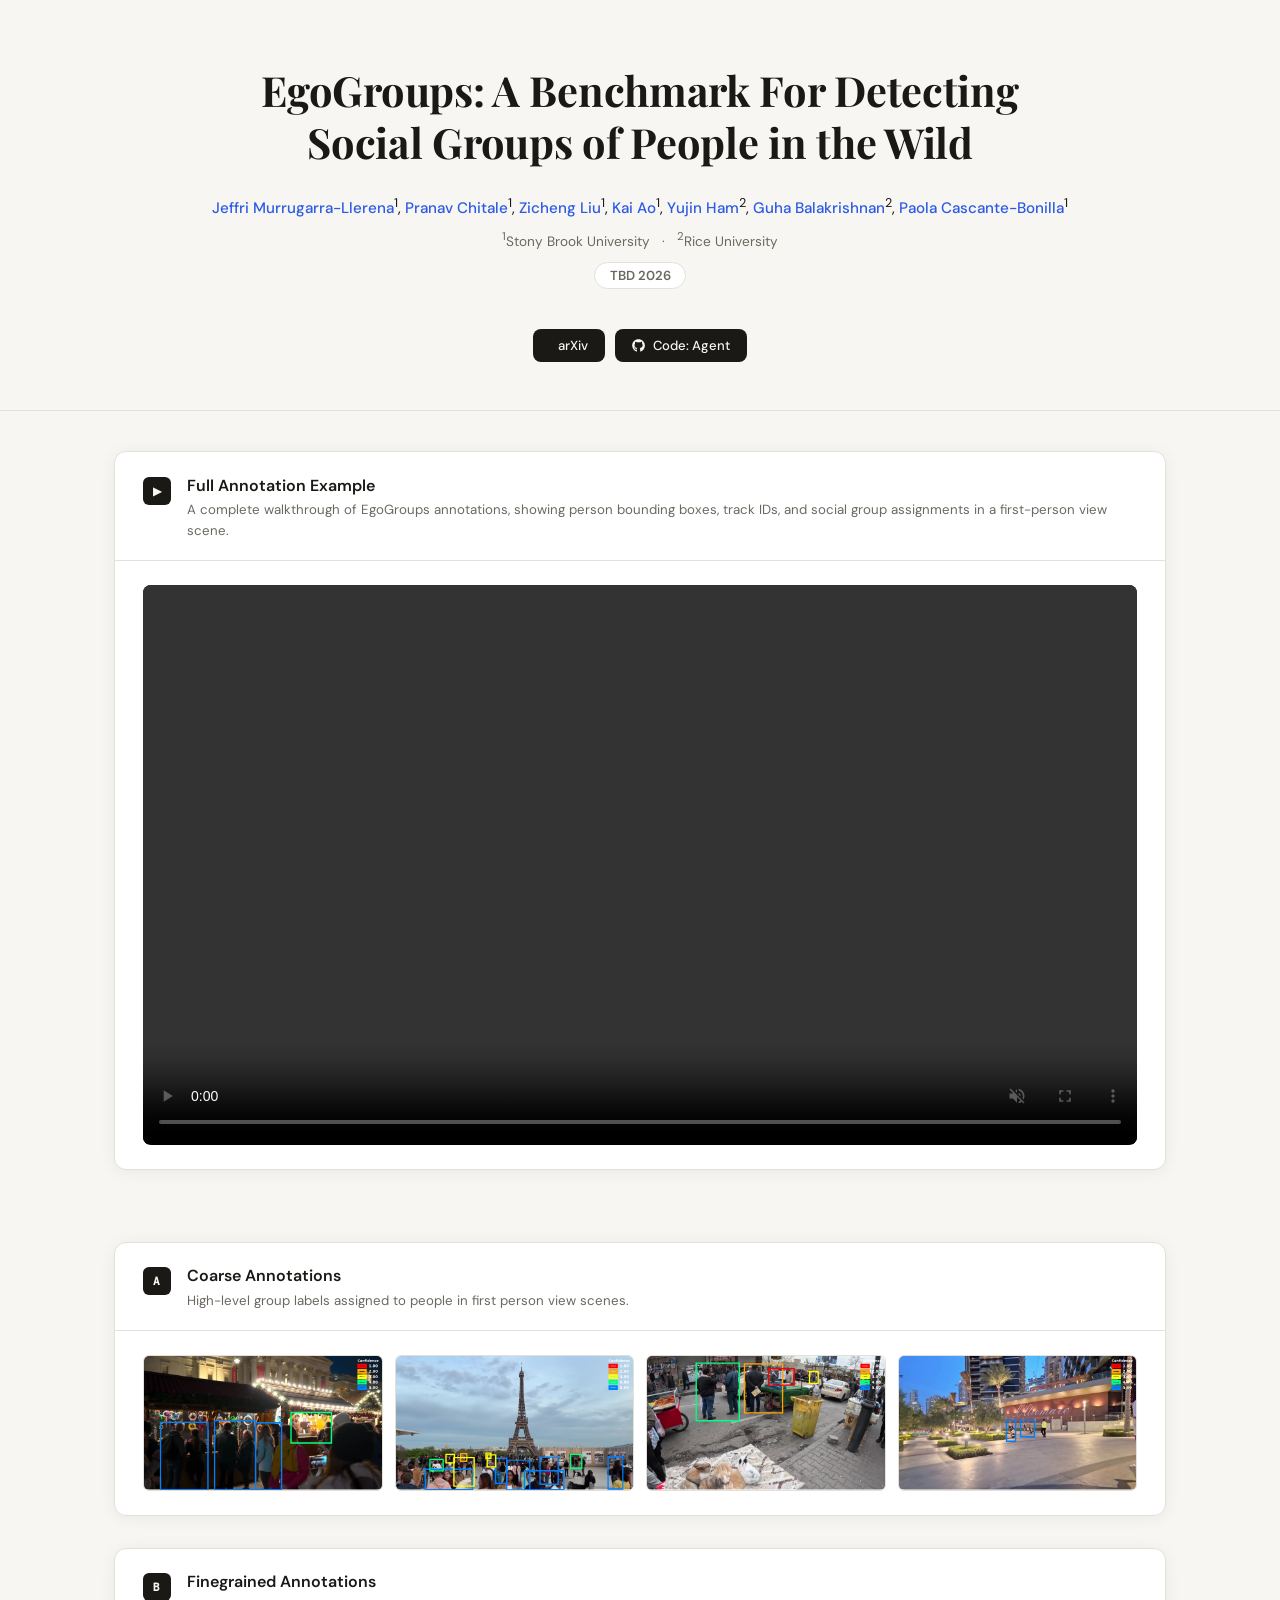
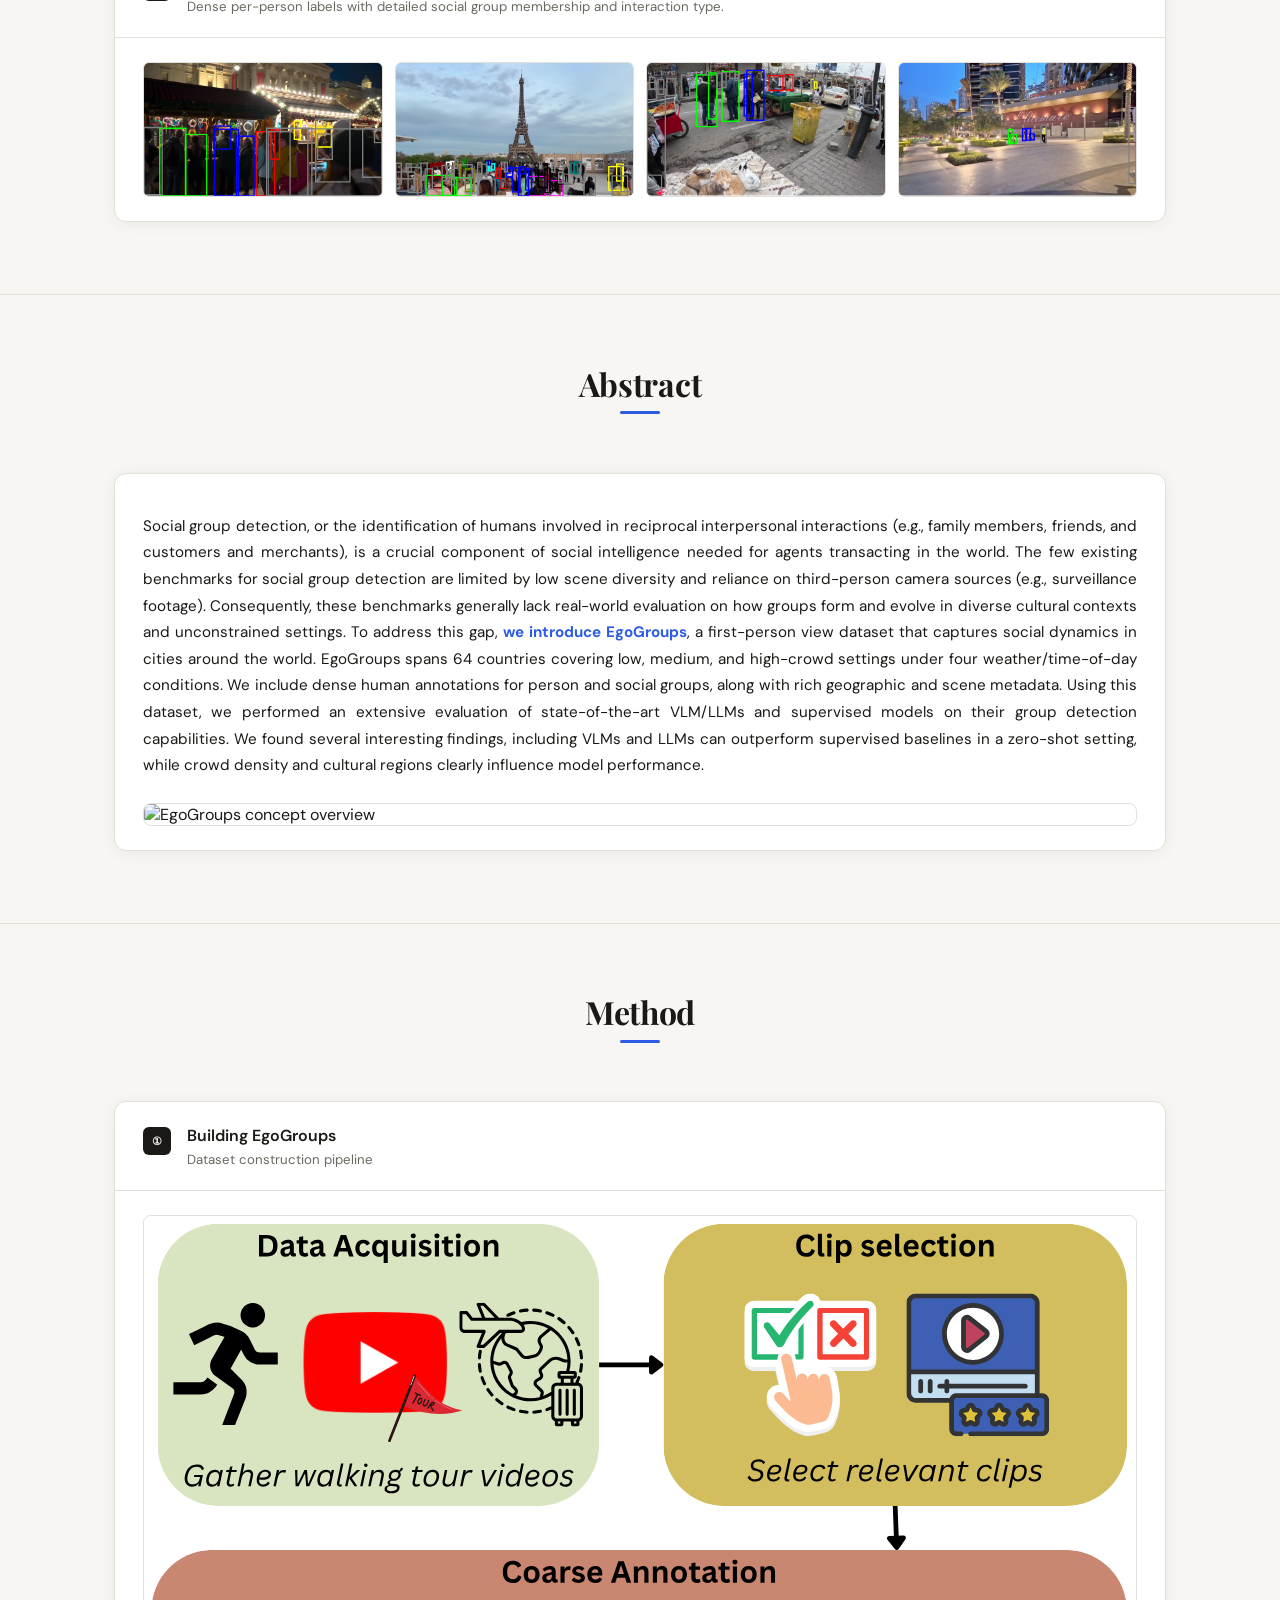
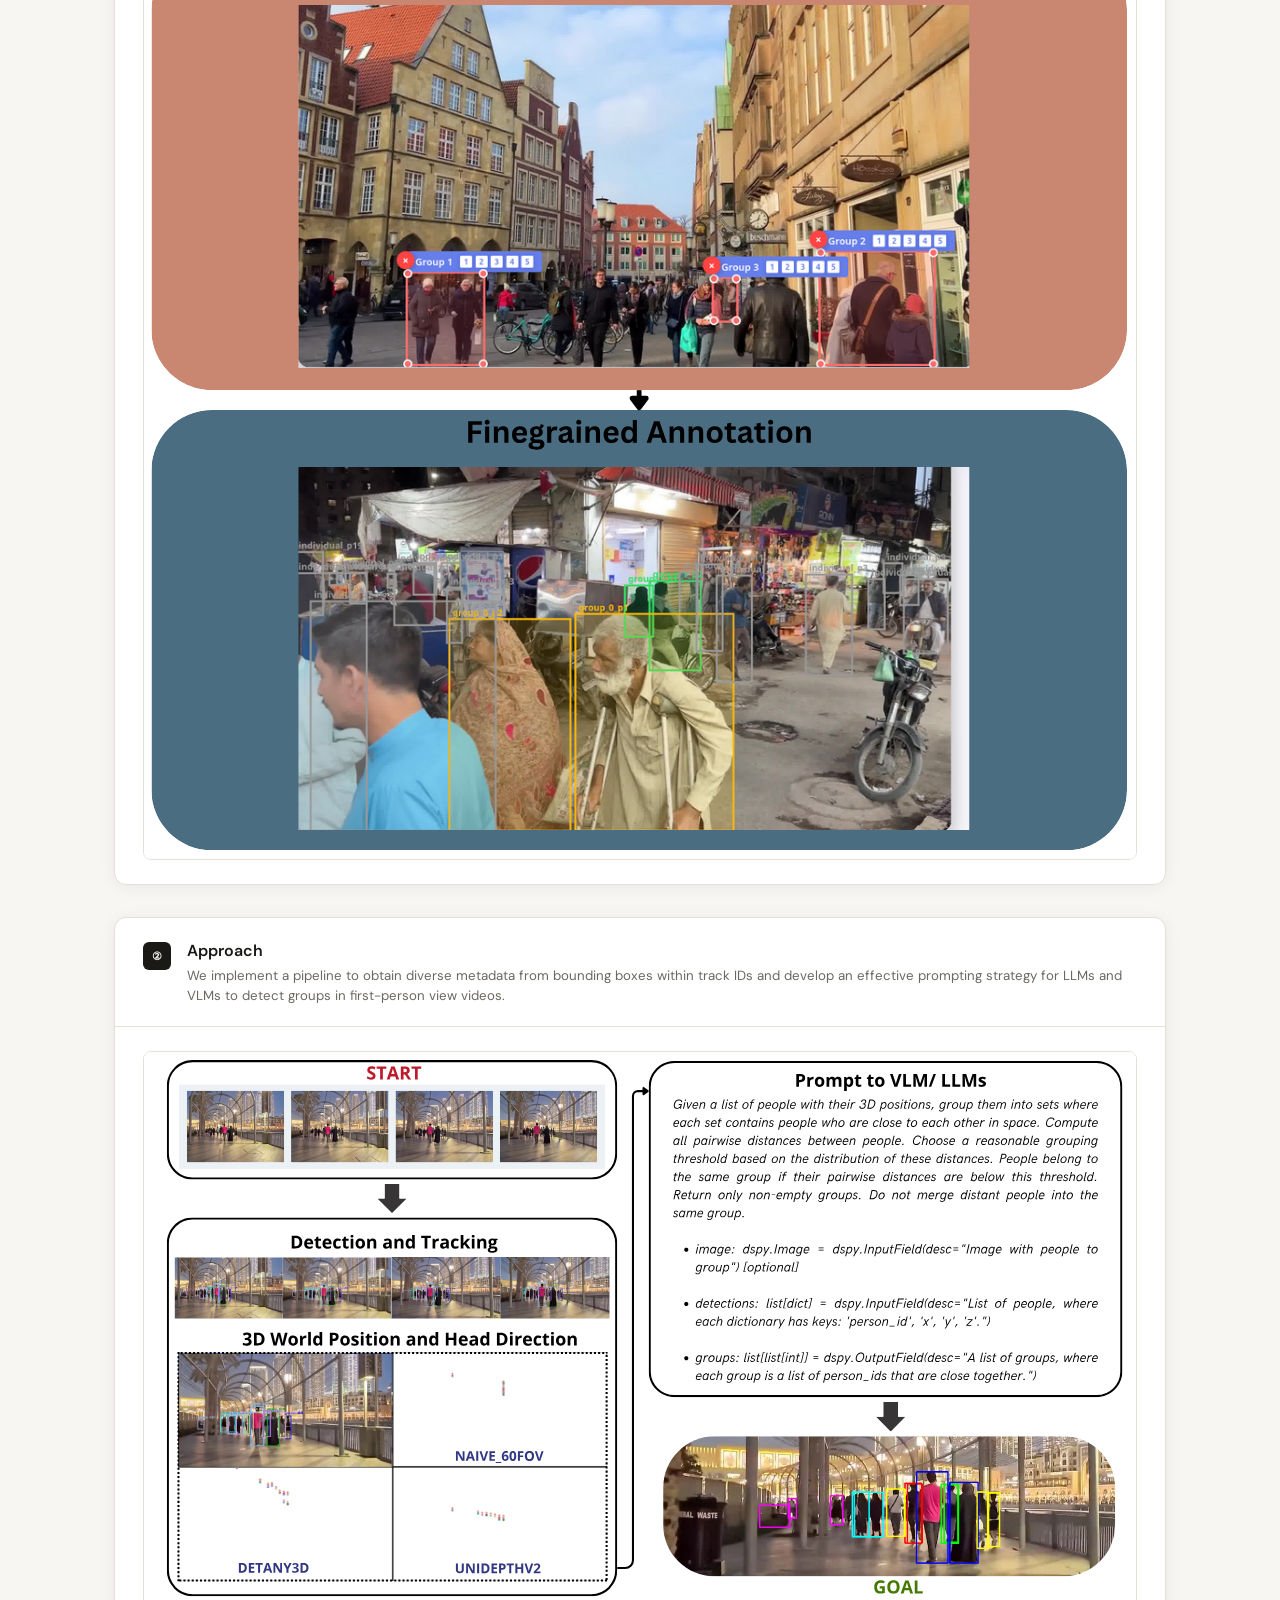
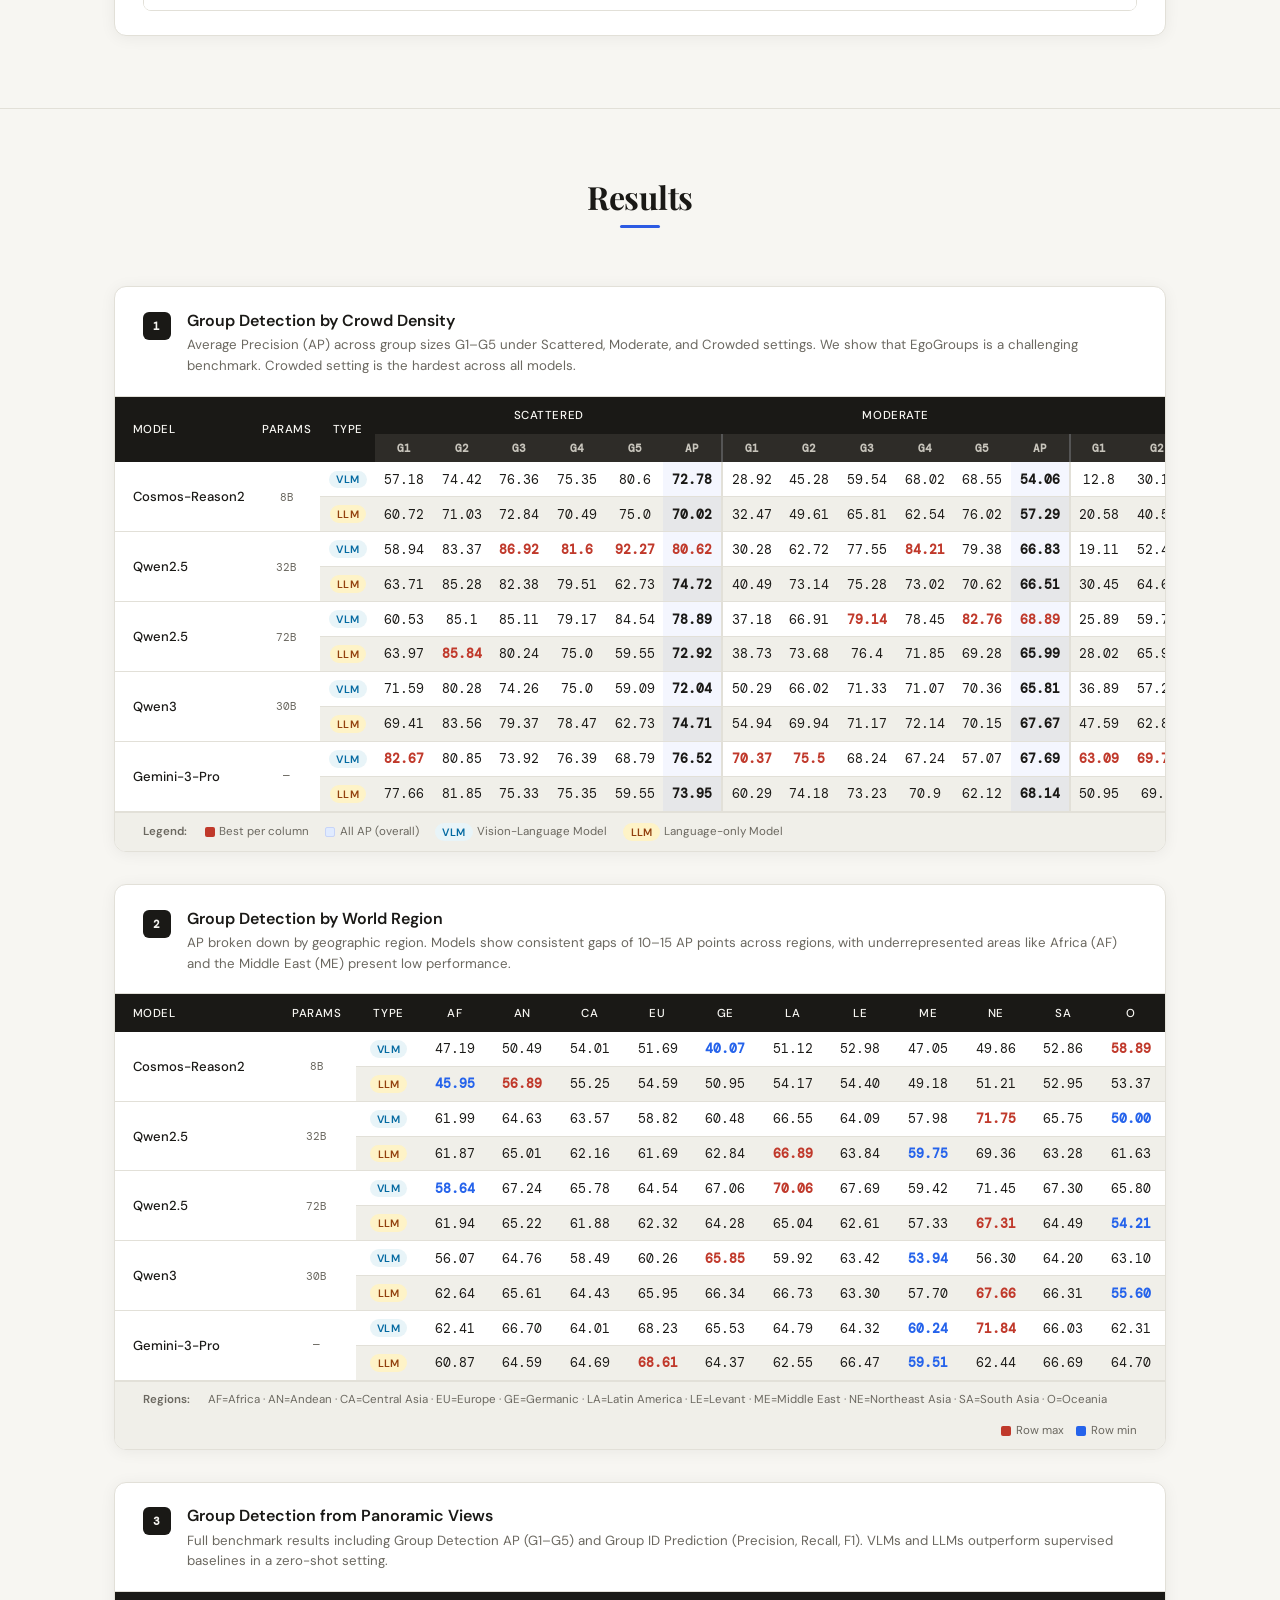
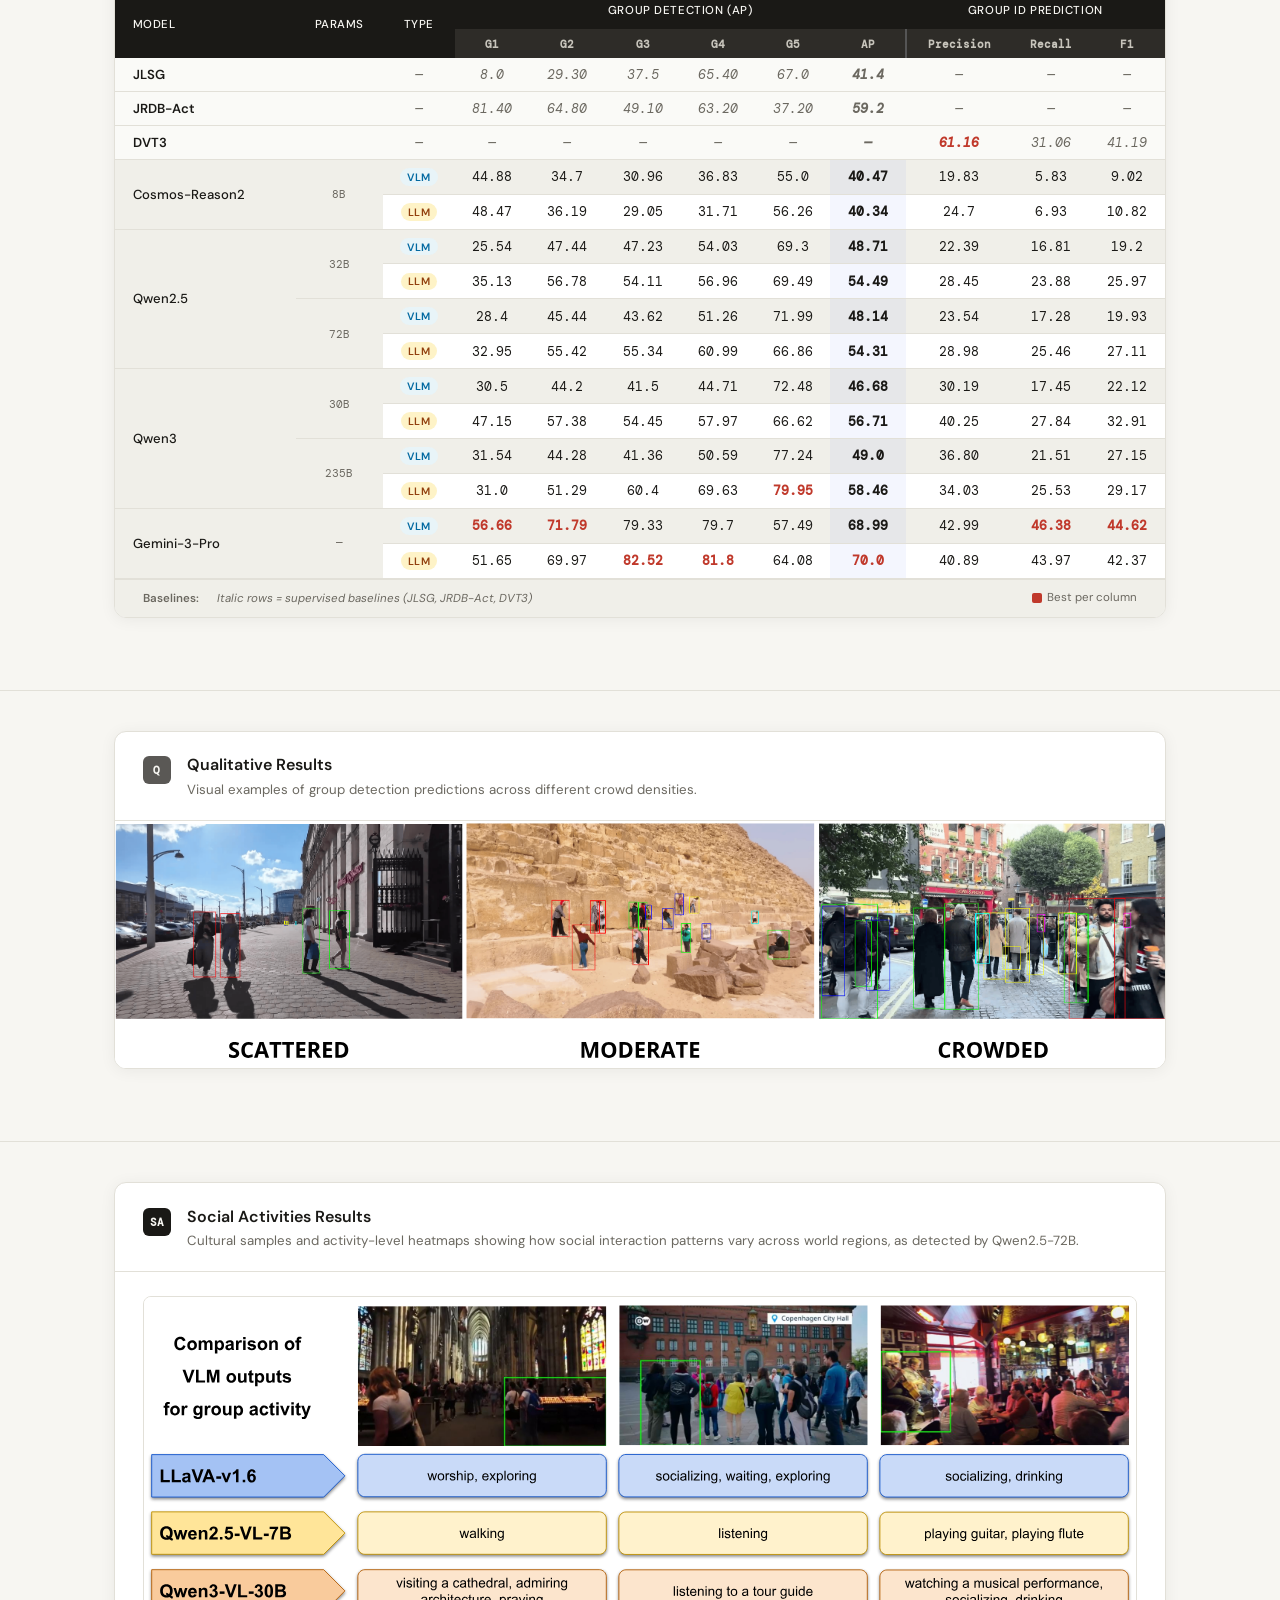
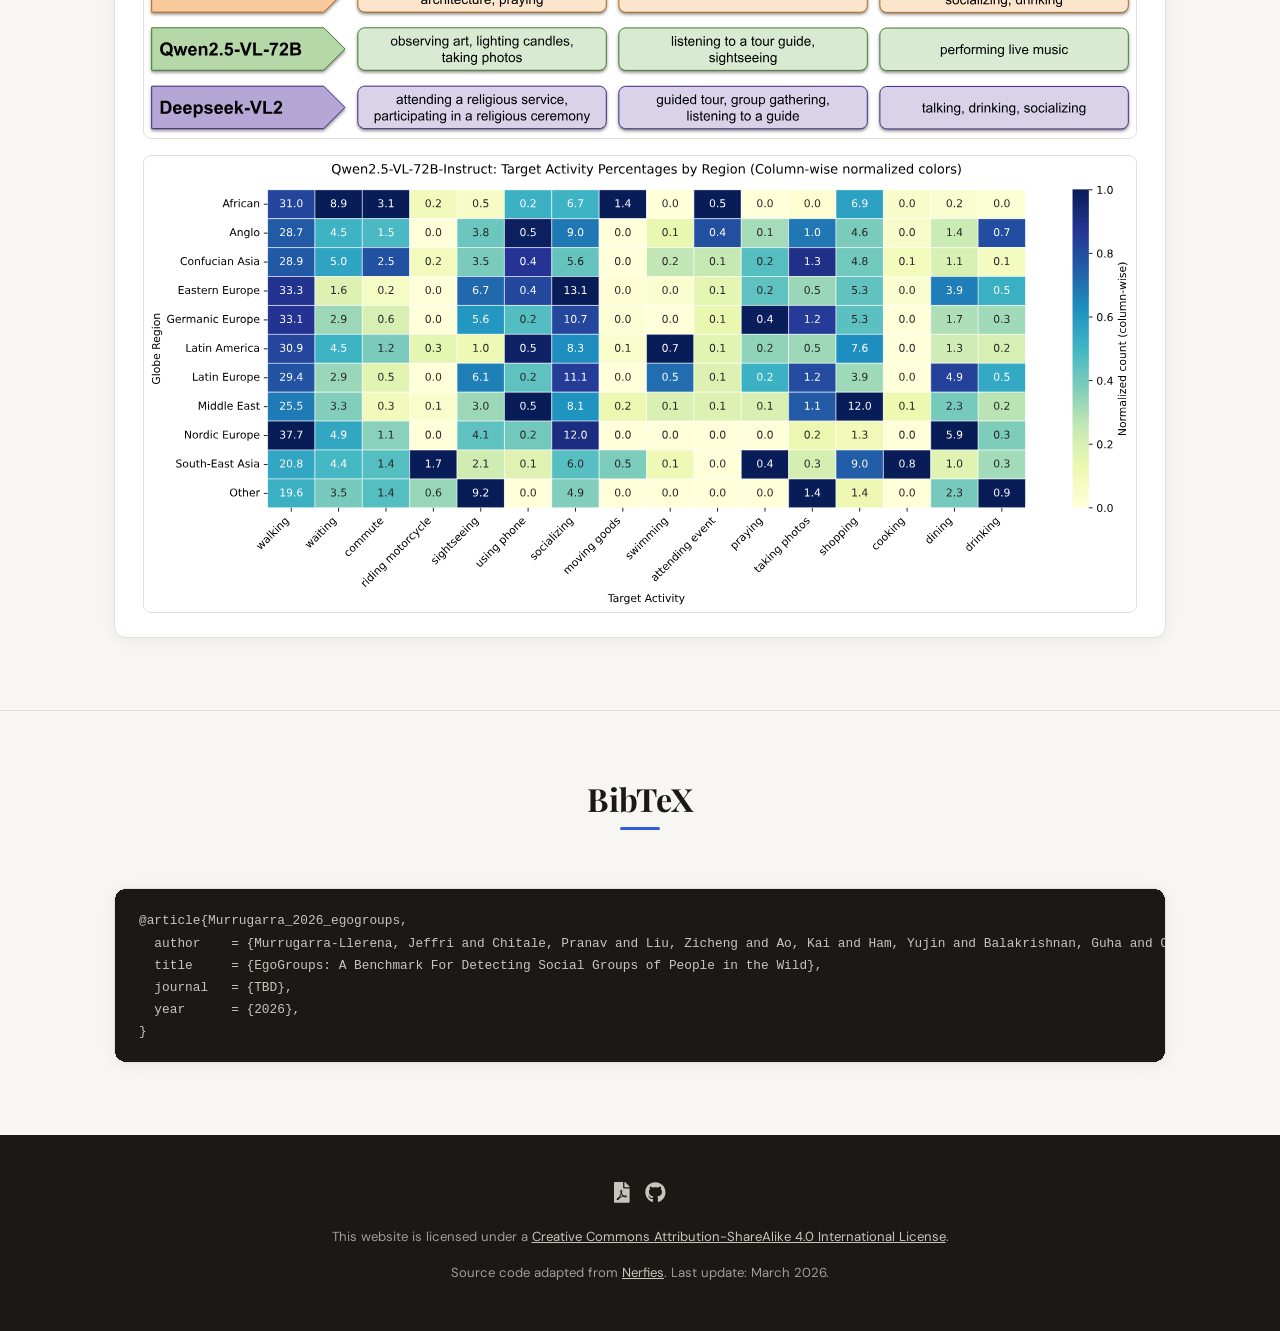
==== EgoGroups/index.html @ ca60383f "New Figure" ====
<!DOCTYPE html>
<html lang="en">
<head>
  <meta charset="utf-8">
  <meta name="description" content="EgoGroups: A Benchmark For Detecting Social Groups of People in the Wild">
  <meta name="keywords" content="visual language models, social groups, egocentric, benchmark">
  <meta name="viewport" content="width=device-width, initial-scale=1">
  <title>EgoGroups: A Benchmark For Detecting Social Groups of People in the Wild</title>

  <link rel="stylesheet" href="./static/css/index.css">
  <script async src="https://www.googletagmanager.com/gtag/js?id=G-PYVRSFMDRL"></script>
  <script>
    window.dataLayer = window.dataLayer || [];
    function gtag(){dataLayer.push(arguments);}
    gtag('js', new Date());
    gtag('config', 'G-PYVRSFMDRL');
  </script>

  <link href="https://fonts.googleapis.com/css2?family=DM+Sans:wght@300;400;500;600&family=DM+Mono:wght@400;500&family=Playfair+Display:wght@700&display=swap" rel="stylesheet">

  <link rel="icon" href="./static/images/favicon.svg">
  <link rel="stylesheet" href="https://cdn.jsdelivr.net/gh/jpswalsh/academicons@1/css/academicons.min.css">
  <script defer src="./static/js/fontawesome.all.min.js"></script>



</head>
<body>

<!-- ══════════════════════════════════════════
     HEADER
══════════════════════════════════════════ -->
<header class="eg-hero">
  <h1>EgoGroups: A Benchmark For Detecting Social Groups of People in the Wild</h1>

  <div class="eg-authors">
    <span><a href="https://artcs1.github.io/">Jeffri Murrugarra-Llerena</a><sup>1</sup>,</span>
    <span><a href="https://www.linkedin.com/in/haoran-niu-b4b3b6114/">Pranav Chitale</a><sup>1</sup>,</span>
    <span><a href="https://www.ece.utexas.edu/people/faculty/suzanne-barber">Zicheng Liu</a><sup>1</sup>,</span>
    <span><a href="https://users.umiacs.umd.edu/~hal3/">Kai Ao</a><sup>1</sup>,</span>
    <span><a href="https://tristaycao.github.io/">Yujin Ham</a><sup>2</sup>,</span>
    <span><a href="https://paolacascante.com/">Guha Balakrishnan</a><sup>2</sup>,</span>
    <span><a href="https://paolacascante.com/">Paola Cascante-Bonilla</a><sup>1</sup></span>
  </div>

  <div class="eg-affiliations">
    <sup>1</sup>Stony Brook University &nbsp;&nbsp;·&nbsp;&nbsp; <sup>2</sup>Rice University
  </div>

  <div class="eg-venue">TBD 2026</div>

  <div class="eg-links">
    <a href="https://arxiv.org/abs/2508.09245v1" class="eg-link-btn">
      <i class="ai ai-arxiv"></i> arXiv
    </a>
    <a href="https://github.com/Artcs1/VLM-Privacy" class="eg-link-btn">
      <i class="fab fa-github"></i> Code: Agent
    </a>
  </div>
</header>

<hr class="eg-divider">

<!-- ══════════════════════════════════════════
     VIDEO
══════════════════════════════════════════ -->
<div class="eg-section">
  <div class="eg-card">
    <div class="eg-card-header">
      <div class="eg-card-badge">▶</div>
      <div class="eg-card-header-text">
        <div class="eg-card-title">Full Annotation Example</div>
        <div class="eg-card-desc">A complete walkthrough of EgoGroups annotations, showing person bounding boxes, track IDs, and social group assignments in a first-person view scene.</div>
      </div>
    </div>
    <div class="eg-card-body">
      <div class="eg-video-wrap">
        <video controls autoplay muted loop>
          <source src="./static/videos/video.mp4" type="video/mp4">
          Your browser does not support the video tag.
        </video>
      </div>
    </div>
  </div>
</div>

<!-- ══════════════════════════════════════════
     ANNOTATIONS
══════════════════════════════════════════ -->
<div class="eg-section" style="padding-top:0;">

  <!-- Coarse -->
  <div class="eg-card">
    <div class="eg-card-header">
      <div class="eg-card-badge">A</div>
      <div class="eg-card-header-text">
        <div class="eg-card-title">Coarse Annotations</div>
        <div class="eg-card-desc">High-level group labels assigned to people in first person view scenes.</div>
      </div>
    </div>
    <div class="eg-card-body">
      <div class="eg-anno-grid">
        <img src="./static/images/coarse_7.svg" alt="Coarse annotation example 7">
        <img src="./static/images/coarse_34.svg" alt="Coarse annotation example 34">
        <img src="./static/images/coarse_51.svg" alt="Coarse annotation example 51">
        <img src="./static/images/coarse_1557.svg" alt="Coarse annotation example 1557">
      </div>
    </div>
  </div>

  <!-- Finegrained -->
  <div class="eg-card">
    <div class="eg-card-header">
      <div class="eg-card-badge">B</div>
      <div class="eg-card-header-text">
        <div class="eg-card-title">Finegrained Annotations</div>
        <div class="eg-card-desc">Dense per-person labels with detailed social group membership and interaction type.</div>
      </div>
    </div>
    <div class="eg-card-body">
      <div class="eg-anno-grid">
        <img src="./static/images/finegrained_7.svg" alt="Finegrained annotation example 7">
        <img src="./static/images/finegrained_34.svg" alt="Finegrained annotation example 34">
        <img src="./static/images/finegrained_51.svg" alt="Finegrained annotation example 51">
        <img src="./static/images/finegrained_1557.svg" alt="Finegrained annotation example 1557">
      </div>
    </div>
  </div>

</div>

<hr class="eg-divider">

<!-- ══════════════════════════════════════════
     ABSTRACT
══════════════════════════════════════════ -->
<div class="eg-section">
  <div class="eg-section-heading"><h2>Abstract</h2></div>
  <div class="eg-card">
    <div class="eg-card-body">
      <p class="eg-abstract-text">
        Social group detection, or the identification of humans involved in reciprocal interpersonal interactions (e.g., family members, friends, and customers and merchants), is a crucial component of social intelligence needed for agents transacting in the world.
        The few existing benchmarks for social group detection are limited by low scene diversity and reliance on third-person camera sources (e.g., surveillance footage).
        Consequently, these benchmarks generally lack real-world evaluation on how groups form and evolve in diverse cultural contexts and unconstrained settings.
        To address this gap, <strong>we introduce EgoGroups</strong>, a first-person view dataset that captures social dynamics in cities around the world.
        EgoGroups spans 64 countries covering low, medium, and high-crowd settings under four weather/time-of-day conditions.
        We include dense human annotations for person and social groups, along with rich geographic and scene metadata.
        Using this dataset, we performed an extensive evaluation of state-of-the-art VLM/LLMs and supervised models on their group detection capabilities.
        We found several interesting findings, including VLMs and LLMs can outperform supervised baselines in a zero-shot setting, while crowd density and cultural regions clearly influence model performance.
      </p>
      <img class="eg-concept-img" src="./static/concept_border_2_column_canvas_bigger-2.svg" alt="EgoGroups concept overview">
    </div>
  </div>
</div>

<hr class="eg-divider">

<!-- ══════════════════════════════════════════
     BUILDING EGOGROUPS + APPROACH
══════════════════════════════════════════ -->
<div class="eg-section">
  <div class="eg-section-heading"><h2>Method</h2></div>

  <div class="eg-card">
    <div class="eg-card-header">
      <div class="eg-card-badge">①</div>
      <div class="eg-card-header-text">
        <div class="eg-card-title">Building EgoGroups</div>
        <div class="eg-card-desc">Dataset construction pipeline</div>
      </div>
    </div>
    <div class="eg-card-body">
      <img class="eg-approach-img" src="./static/building_egogroups.svg" alt="Building EgoGroups pipeline diagram">
    </div>
  </div>

  <div class="eg-card">
    <div class="eg-card-header">
      <div class="eg-card-badge">②</div>
      <div class="eg-card-header-text">
        <div class="eg-card-title">Approach</div>
        <div class="eg-card-desc">We implement a pipeline to obtain diverse metadata from bounding boxes within track IDs and develop an effective prompting strategy for LLMs and VLMs to detect groups in first-person view videos.</div>
      </div>
    </div>
    <div class="eg-card-body">
      <img class="eg-approach-img" src="./static/approach.svg" alt="Approach diagram">
    </div>
  </div>
</div>

<hr class="eg-divider">

<!-- ══════════════════════════════════════════
     RESULTS
══════════════════════════════════════════ -->
<div class="eg-section">
  <div class="eg-section-heading"><h2>Results</h2></div>

  <!-- Table 1: Crowd Density -->
  <div class="eg-card">
    <div class="eg-card-header">
      <div class="eg-card-badge">1</div>
      <div class="eg-card-header-text">
        <div class="eg-card-title">Group Detection by Crowd Density</div>
        <div class="eg-card-desc">Average Precision (AP) across group sizes G1–G5 under Scattered, Moderate, and Crowded settings. We show that EgoGroups is a challenging benchmark. Crowded setting is the hardest across all models.</div>
      </div>
    </div>
    <div class="eg-table-scroll">
      <table class="rt">
        <thead>
          <tr>
            <th rowspan="2" style="text-align:left;padding-left:1.1rem;">Model</th>
            <th rowspan="2">Params</th>
            <th rowspan="2">Type</th>
            <th colspan="6">Scattered</th>
            <th colspan="6">Moderate</th>
            <th colspan="6">Crowded</th>
            <th rowspan="2">All AP</th>
          </tr>
          <tr>
            <th>G1</th><th>G2</th><th>G3</th><th>G4</th><th>G5</th><th>AP</th>
            <th>G1</th><th>G2</th><th>G3</th><th>G4</th><th>G5</th><th>AP</th>
            <th>G1</th><th>G2</th><th>G3</th><th>G4</th><th>G5</th><th>AP</th>
          </tr>
        </thead>
        <tbody>
          <tr>
            <td class="model-name" rowspan="2">Cosmos-Reason2</td>
            <td class="params" rowspan="2">8B</td>
            <td><span class="type-tag vlm">VLM</span></td>
            <td>57.18</td><td>74.42</td><td>76.36</td><td>75.35</td><td>80.6</td><td class="ap-col">72.78</td>
            <td class="sep-left">28.92</td><td>45.28</td><td>59.54</td><td>68.02</td><td>68.55</td><td class="ap-col">54.06</td>
            <td class="sep-left">12.8</td><td>30.12</td><td>50.05</td><td>61.53</td><td>73.18</td><td class="ap-col">45.53</td>
            <td class="all-ap">51.07</td>
          </tr>
          <tr>
            <td><span class="type-tag llm">LLM</span></td>
            <td>60.72</td><td>71.03</td><td>72.84</td><td>70.49</td><td>75.0</td><td class="ap-col">70.02</td>
            <td class="sep-left">32.47</td><td>49.61</td><td>65.81</td><td>62.54</td><td>76.02</td><td class="ap-col">57.29</td>
            <td class="sep-left">20.58</td><td>40.56</td><td>55.9</td><td>59.69</td><td>65.15</td><td class="ap-col">48.38</td>
            <td class="all-ap">53.38</td>
          </tr>
          <tr>
            <td class="model-name" rowspan="2">Qwen2.5</td>
            <td class="params" rowspan="2">32B</td>
            <td><span class="type-tag vlm">VLM</span></td>
            <td>58.94</td><td>83.37</td><td class="best">86.92</td><td class="best">81.6</td><td class="best">92.27</td><td class="ap-col best">80.62</td>
            <td class="sep-left">30.28</td><td>62.72</td><td>77.55</td><td class="best">84.21</td><td>79.38</td><td class="ap-col">66.83</td>
            <td class="sep-left">19.11</td><td>52.42</td><td>73.26</td><td>76.05</td><td>71.56</td><td class="ap-col">58.48</td>
            <td class="all-ap">63.37</td>
          </tr>
          <tr>
            <td><span class="type-tag llm">LLM</span></td>
            <td>63.71</td><td>85.28</td><td>82.38</td><td>79.51</td><td>62.73</td><td class="ap-col">74.72</td>
            <td class="sep-left">40.49</td><td>73.14</td><td>75.28</td><td>73.02</td><td>70.62</td><td class="ap-col">66.51</td>
            <td class="sep-left">30.45</td><td>64.66</td><td>72.69</td><td>68.27</td><td>64.38</td><td class="ap-col">60.09</td>
            <td class="all-ap">63.54</td>
          </tr>
          <tr>
            <td class="model-name" rowspan="2">Qwen2.5</td>
            <td class="params" rowspan="2">72B</td>
            <td><span class="type-tag vlm">VLM</span></td>
            <td>60.53</td><td>85.1</td><td>85.11</td><td>79.17</td><td>84.54</td><td class="ap-col">78.89</td>
            <td class="sep-left">37.18</td><td>66.91</td><td class="best">79.14</td><td>78.45</td><td class="best">82.76</td><td class="ap-col best">68.89</td>
            <td class="sep-left">25.89</td><td>59.79</td><td class="best">73.79</td><td class="best">77.81</td><td class="best">74.18</td><td class="ap-col best">62.29</td>
            <td class="all-ap best">66.00</td>
          </tr>
          <tr>
            <td><span class="type-tag llm">LLM</span></td>
            <td>63.97</td><td class="best">85.84</td><td>80.24</td><td>75.0</td><td>59.55</td><td class="ap-col">72.92</td>
            <td class="sep-left">38.73</td><td>73.68</td><td>76.4</td><td>71.85</td><td>69.28</td><td class="ap-col">65.99</td>
            <td class="sep-left">28.02</td><td>65.93</td><td>73.18</td><td>68.64</td><td>61.92</td><td class="ap-col">59.54</td>
            <td class="all-ap">62.93</td>
          </tr>
          <tr>
            <td class="model-name" rowspan="2">Qwen3</td>
            <td class="params" rowspan="2">30B</td>
            <td><span class="type-tag vlm">VLM</span></td>
            <td>71.59</td><td>80.28</td><td>74.26</td><td>75.0</td><td>59.09</td><td class="ap-col">72.04</td>
            <td class="sep-left">50.29</td><td>66.02</td><td>71.33</td><td>71.07</td><td>70.36</td><td class="ap-col">65.81</td>
            <td class="sep-left">36.89</td><td>57.26</td><td>63.7</td><td>60.82</td><td>58.39</td><td class="ap-col">55.41</td>
            <td class="all-ap">63.23</td>
          </tr>
          <tr>
            <td><span class="type-tag llm">LLM</span></td>
            <td>69.41</td><td>83.56</td><td>79.37</td><td>78.47</td><td>62.73</td><td class="ap-col">74.71</td>
            <td class="sep-left">54.94</td><td>69.94</td><td>71.17</td><td>72.14</td><td>70.15</td><td class="ap-col">67.67</td>
            <td class="sep-left">47.59</td><td>62.84</td><td>69.35</td><td>63.25</td><td>59.25</td><td class="ap-col">60.46</td>
            <td class="all-ap">64.23</td>
          </tr>
          <tr>
            <td class="model-name" rowspan="2">Gemini-3-Pro</td>
            <td class="params" rowspan="2">—</td>
            <td><span class="type-tag vlm">VLM</span></td>
            <td class="best">82.67</td><td>80.85</td><td>73.92</td><td>76.39</td><td>68.79</td><td class="ap-col">76.52</td>
            <td class="sep-left best">70.37</td><td class="best">75.5</td><td>68.24</td><td>67.24</td><td>57.07</td><td class="ap-col">67.69</td>
            <td class="sep-left best">63.09</td><td class="best">69.78</td><td>64.16</td><td>54.43</td><td>47.9</td><td class="ap-col">59.87</td>
            <td class="all-ap">64.05</td>
          </tr>
          <tr>
            <td><span class="type-tag llm">LLM</span></td>
            <td>77.66</td><td>81.85</td><td>75.33</td><td>75.35</td><td>59.55</td><td class="ap-col">73.95</td>
            <td class="sep-left">60.29</td><td>74.18</td><td>73.23</td><td>70.9</td><td>62.12</td><td class="ap-col">68.14</td>
            <td class="sep-left">50.95</td><td>69.0</td><td>68.63</td><td>63.71</td><td>54.88</td><td class="ap-col">61.44</td>
            <td class="all-ap">64.85</td>
          </tr>
        </tbody>
      </table>
    </div>
    <div class="eg-card-legend">
      <span class="legend-label">Legend:</span>
      <span class="legend-item"><span class="legend-dot" style="background:var(--max-color);"></span> Best per column</span>
      <span class="legend-item"><span class="legend-dot" style="background:#e0ebff;border:1px solid #c7d4f8;"></span> All AP (overall)</span>
      <span class="legend-item"><span class="type-tag vlm">VLM</span> Vision-Language Model</span>
      <span class="legend-item"><span class="type-tag llm">LLM</span> Language-only Model</span>
    </div>
  </div>

  <!-- Table 2: Region -->
  <div class="eg-card">
    <div class="eg-card-header">
      <div class="eg-card-badge">2</div>
      <div class="eg-card-header-text">
        <div class="eg-card-title">Group Detection by World Region</div>
        <div class="eg-card-desc">AP broken down by geographic region. Models show consistent gaps of 10–15 AP points across regions, with underrepresented areas like Africa (AF) and the Middle East (ME) present low performance.</div>
      </div>
    </div>
    <div class="eg-table-scroll">
      <table class="rt">
        <thead>
          <tr>
            <th style="text-align:left;padding-left:1.1rem;">Model</th>
            <th>Params</th><th>Type</th>
            <th>AF</th><th>AN</th><th>CA</th><th>EU</th><th>GE</th>
            <th>LA</th><th>LE</th><th>ME</th><th>NE</th><th>SA</th><th>O</th>
          </tr>
        </thead>
        <tbody>
          <tr>
            <td class="model-name" rowspan="2">Cosmos-Reason2</td>
            <td class="params" rowspan="2">8B</td>
            <td><span class="type-tag vlm">VLM</span></td>
            <td>47.19</td><td>50.49</td><td>54.01</td><td>51.69</td><td class="worst">40.07</td>
            <td>51.12</td><td>52.98</td><td>47.05</td><td>49.86</td><td>52.86</td><td class="best">58.89</td>
          </tr>
          <tr>
            <td><span class="type-tag llm">LLM</span></td>
            <td class="worst">45.95</td><td class="best">56.89</td><td>55.25</td><td>54.59</td>
            <td>50.95</td><td>54.17</td><td>54.40</td><td>49.18</td><td>51.21</td><td>52.95</td><td>53.37</td>
          </tr>
          <tr>
            <td class="model-name" rowspan="2">Qwen2.5</td>
            <td class="params" rowspan="2">32B</td>
            <td><span class="type-tag vlm">VLM</span></td>
            <td>61.99</td><td>64.63</td><td>63.57</td><td>58.82</td><td>60.48</td>
            <td>66.55</td><td>64.09</td><td>57.98</td><td class="best">71.75</td><td>65.75</td><td class="worst">50.00</td>
          </tr>
          <tr>
            <td><span class="type-tag llm">LLM</span></td>
            <td>61.87</td><td>65.01</td><td>62.16</td><td>61.69</td><td>62.84</td>
            <td class="best">66.89</td><td>63.84</td><td class="worst">59.75</td><td>69.36</td><td>63.28</td><td>61.63</td>
          </tr>
          <tr>
            <td class="model-name" rowspan="2">Qwen2.5</td>
            <td class="params" rowspan="2">72B</td>
            <td><span class="type-tag vlm">VLM</span></td>
            <td class="worst">58.64</td><td>67.24</td><td>65.78</td><td>64.54</td><td>67.06</td>
            <td class="best">70.06</td><td>67.69</td><td>59.42</td><td>71.45</td><td>67.30</td><td>65.80</td>
          </tr>
          <tr>
            <td><span class="type-tag llm">LLM</span></td>
            <td>61.94</td><td>65.22</td><td>61.88</td><td>62.32</td><td>64.28</td>
            <td>65.04</td><td>62.61</td><td>57.33</td><td class="best">67.31</td><td>64.49</td><td class="worst">54.21</td>
          </tr>
          <tr>
            <td class="model-name" rowspan="2">Qwen3</td>
            <td class="params" rowspan="2">30B</td>
            <td><span class="type-tag vlm">VLM</span></td>
            <td>56.07</td><td>64.76</td><td>58.49</td><td>60.26</td><td class="best">65.85</td>
            <td>59.92</td><td>63.42</td><td class="worst">53.94</td><td>56.30</td><td>64.20</td><td>63.10</td>
          </tr>
          <tr>
            <td><span class="type-tag llm">LLM</span></td>
            <td>62.64</td><td>65.61</td><td>64.43</td><td>65.95</td><td>66.34</td>
            <td>66.73</td><td>63.30</td><td>57.70</td><td class="best">67.66</td><td>66.31</td><td class="worst">55.60</td>
          </tr>
          <tr>
            <td class="model-name" rowspan="2">Gemini-3-Pro</td>
            <td class="params" rowspan="2">—</td>
            <td><span class="type-tag vlm">VLM</span></td>
            <td>62.41</td><td>66.70</td><td>64.01</td><td>68.23</td><td>65.53</td>
            <td>64.79</td><td>64.32</td><td class="worst">60.24</td><td class="best">71.84</td><td>66.03</td><td>62.31</td>
          </tr>
          <tr>
            <td><span class="type-tag llm">LLM</span></td>
            <td>60.87</td><td>64.59</td><td>64.69</td><td class="best">68.61</td><td>64.37</td>
            <td>62.55</td><td>66.47</td><td class="worst">59.51</td><td>62.44</td><td>66.69</td><td>64.70</td>
          </tr>
        </tbody>
      </table>
    </div>
    <div class="eg-card-legend">
      <span class="legend-label">Regions:</span>
      <span>AF=Africa · AN=Andean · CA=Central Asia · EU=Europe · GE=Germanic · LA=Latin America · LE=Levant · ME=Middle East · NE=Northeast Asia · SA=South Asia · O=Oceania</span>
      <span style="margin-left:auto;display:flex;gap:0.75rem;">
        <span class="legend-item"><span class="legend-dot" style="background:var(--max-color);"></span> Row max</span>
        <span class="legend-item"><span class="legend-dot" style="background:var(--min-color);"></span> Row min</span>
      </span>
    </div>
  </div>

  <!-- Table 3: Panoramic / Group ID -->
  <div class="eg-card">
    <div class="eg-card-header">
      <div class="eg-card-badge">3</div>
      <div class="eg-card-header-text">
        <div class="eg-card-title">Group Detection from Panoramic Views</div>
        <div class="eg-card-desc">Full benchmark results including Group Detection AP (G1–G5) and Group ID Prediction (Precision, Recall, F1). VLMs and LLMs outperform supervised baselines in a zero-shot setting.</div>
      </div>
    </div>
    <div class="eg-table-scroll">
      <table class="rt">
        <thead>
          <tr>
            <th rowspan="2" style="text-align:left;padding-left:1.1rem;">Model</th>
            <th rowspan="2">Params</th>
            <th rowspan="2">Type</th>
            <th colspan="6">Group Detection (AP)</th>
            <th colspan="3">Group ID Prediction</th>
          </tr>
          <tr>
            <th>G1</th><th>G2</th><th>G3</th><th>G4</th><th>G5</th><th>AP</th>
            <th>Precision</th><th>Recall</th><th>F1</th>
          </tr>
        </thead>
        <tbody>
          <tr class="baseline">
            <td class="model-name" colspan="2">JLSG</td><td>—</td>
            <td>8.0</td><td>29.30</td><td>37.5</td><td>65.40</td><td>67.0</td><td class="ap-col">41.4</td>
            <td>—</td><td>—</td><td>—</td>
          </tr>
          <tr class="baseline">
            <td class="model-name" colspan="2">JRDB-Act</td><td>—</td>
            <td>81.40</td><td>64.80</td><td>49.10</td><td>63.20</td><td>37.20</td><td class="ap-col">59.2</td>
            <td>—</td><td>—</td><td>—</td>
          </tr>
          <tr class="baseline">
            <td class="model-name" colspan="2">DVT3</td><td>—</td>
            <td>—</td><td>—</td><td>—</td><td>—</td><td>—</td><td class="ap-col">—</td>
            <td class="best">61.16</td><td>31.06</td><td>41.19</td>
          </tr>
          <tr>
            <td class="model-name" rowspan="2">Cosmos-Reason2</td>
            <td class="params" rowspan="2">8B</td>
            <td><span class="type-tag vlm">VLM</span></td>
            <td>44.88</td><td>34.7</td><td>30.96</td><td>36.83</td><td>55.0</td><td class="ap-col">40.47</td>
            <td>19.83</td><td>5.83</td><td>9.02</td>
          </tr>
          <tr>
            <td><span class="type-tag llm">LLM</span></td>
            <td>48.47</td><td>36.19</td><td>29.05</td><td>31.71</td><td>56.26</td><td class="ap-col">40.34</td>
            <td>24.7</td><td>6.93</td><td>10.82</td>
          </tr>
          <tr>
            <td class="model-name" rowspan="4">Qwen2.5</td>
            <td class="params" rowspan="2">32B</td>
            <td><span class="type-tag vlm">VLM</span></td>
            <td>25.54</td><td>47.44</td><td>47.23</td><td>54.03</td><td>69.3</td><td class="ap-col">48.71</td>
            <td>22.39</td><td>16.81</td><td>19.2</td>
          </tr>
          <tr>
            <td><span class="type-tag llm">LLM</span></td>
            <td>35.13</td><td>56.78</td><td>54.11</td><td>56.96</td><td>69.49</td><td class="ap-col">54.49</td>
            <td>28.45</td><td>23.88</td><td>25.97</td>
          </tr>
          <tr>
            <td class="params" rowspan="2">72B</td>
            <td><span class="type-tag vlm">VLM</span></td>
            <td>28.4</td><td>45.44</td><td>43.62</td><td>51.26</td><td>71.99</td><td class="ap-col">48.14</td>
            <td>23.54</td><td>17.28</td><td>19.93</td>
          </tr>
          <tr>
            <td><span class="type-tag llm">LLM</span></td>
            <td>32.95</td><td>55.42</td><td>55.34</td><td>60.99</td><td>66.86</td><td class="ap-col">54.31</td>
            <td>28.98</td><td>25.46</td><td>27.11</td>
          </tr>
          <tr>
            <td class="model-name" rowspan="4">Qwen3</td>
            <td class="params" rowspan="2">30B</td>
            <td><span class="type-tag vlm">VLM</span></td>
            <td>30.5</td><td>44.2</td><td>41.5</td><td>44.71</td><td>72.48</td><td class="ap-col">46.68</td>
            <td>30.19</td><td>17.45</td><td>22.12</td>
          </tr>
          <tr>
            <td><span class="type-tag llm">LLM</span></td>
            <td>47.15</td><td>57.38</td><td>54.45</td><td>57.97</td><td>66.62</td><td class="ap-col">56.71</td>
            <td>40.25</td><td>27.84</td><td>32.91</td>
          </tr>
          <tr>
            <td class="params" rowspan="2">235B</td>
            <td><span class="type-tag vlm">VLM</span></td>
            <td>31.54</td><td>44.28</td><td>41.36</td><td>50.59</td><td>77.24</td><td class="ap-col">49.0</td>
            <td>36.80</td><td>21.51</td><td>27.15</td>
          </tr>
          <tr>
            <td><span class="type-tag llm">LLM</span></td>
            <td>31.0</td><td>51.29</td><td>60.4</td><td>69.63</td><td class="best">79.95</td><td class="ap-col">58.46</td>
            <td>34.03</td><td>25.53</td><td>29.17</td>
          </tr>
          <tr>
            <td class="model-name" rowspan="2">Gemini-3-Pro</td>
            <td class="params" rowspan="2">—</td>
            <td><span class="type-tag vlm">VLM</span></td>
            <td class="best">56.66</td><td class="best">71.79</td><td>79.33</td><td>79.7</td><td>57.49</td><td class="ap-col">68.99</td>
            <td>42.99</td><td class="best">46.38</td><td class="best">44.62</td>
          </tr>
          <tr>
            <td><span class="type-tag llm">LLM</span></td>
            <td>51.65</td><td>69.97</td><td class="best">82.52</td><td class="best">81.8</td><td>64.08</td><td class="ap-col best">70.0</td>
            <td>40.89</td><td>43.97</td><td>42.37</td>
          </tr>
        </tbody>
      </table>
    </div>
    <div class="eg-card-legend">
      <span class="legend-label">Baselines:</span>
      <span style="font-style:italic;">Italic rows = supervised baselines (JLSG, JRDB-Act, DVT3)</span>
      <span style="margin-left:auto;">
        <span class="legend-item"><span class="legend-dot" style="background:var(--max-color);"></span> Best per column</span>
      </span>
    </div>
  </div>
</div>

<hr class="eg-divider">

<!-- ══════════════════════════════════════════
     QUALITATIVE RESULTS
══════════════════════════════════════════ -->
<div class="eg-section">
  <div class="eg-card">
    <div class="eg-card-header">
      <div class="eg-card-badge" style="background:#5a5855;">Q</div>
      <div class="eg-card-header-text">
        <div class="eg-card-title">Qualitative Results</div>
        <div class="eg-card-desc">Visual examples of group detection predictions across different crowd densities.</div>
      </div>
    </div>
    <div class="eg-card-body" style="padding:0;">
      <img class="eg-full-img" src="./static/qualitative.svg" alt="Qualitative results">
    </div>
  </div>
</div>

<hr class="eg-divider">

<!-- ══════════════════════════════════════════
     SOCIAL ACTIVITIES RESULTS
══════════════════════════════════════════ -->
<div class="eg-section">
  <div class="eg-card">
    <div class="eg-card-header">
      <div class="eg-card-badge">SA</div>
      <div class="eg-card-header-text">
        <div class="eg-card-title">Social Activities Results</div>
        <div class="eg-card-desc">Cultural samples and activity-level heatmaps showing how social interaction patterns vary across world regions, as detected by Qwen2.5-72B.</div>
      </div>
    </div>
    <div class="eg-card-body">
      <div class="eg-img-stack">
        <img src="./static/cultural_samples.svg" alt="Cultural samples">
        <img src="./static/target_activity_allpercentages_heatmap_qw72b-2.svg" alt="Activity heatmap">
      </div>
    </div>
  </div>
</div>

<hr class="eg-divider">

<!-- ══════════════════════════════════════════
     BIBTEX
══════════════════════════════════════════ -->
<div class="eg-section" id="BibTeX">
  <div class="eg-section-heading"><h2>BibTeX</h2></div>
  <div class="eg-card eg-bibtex">
    <pre><code>@article{Murrugarra_2026_egogroups,
  author    = {Murrugarra-Llerena, Jeffri and Chitale, Pranav and Liu, Zicheng and Ao, Kai and Ham, Yujin and Balakrishnan, Guha and Cascante-Bonilla, Paola},
  title     = {EgoGroups: A Benchmark For Detecting Social Groups of People in the Wild},
  journal   = {TBD},
  year      = {2026},
}</code></pre>
  </div>
</div>

<!-- ══════════════════════════════════════════
     FOOTER
══════════════════════════════════════════ -->
<footer class="eg-footer">
  <div class="footer-icons">
    <a href="./static/videos/nerfies_paper.pdf" title="Paper PDF"><i class="fas fa-file-pdf"></i></a>
    <a href="https://github.com/Artcs1/VLM-Privacy" title="GitHub"><i class="fab fa-github"></i></a>
  </div>
  <p>
    This website is licensed under a
    <a href="http://creativecommons.org/licenses/by-sa/4.0/">Creative Commons Attribution-ShareAlike 4.0 International License</a>.
  </p>
  <p style="margin-top:0.4rem;">
    Source code adapted from <a href="https://github.com/nerfies/nerfies.github.io">Nerfies</a>. Last update: March 2026.
  </p>
</footer>

</body>
</html>
---- EgoGroups/static/css/index.css ----
/* ── DESIGN TOKENS ── */
:root {
  --bg:           #f7f6f2;
  --surface:      #ffffff;
  --border:       #e2e0d8;
  --text:         #1a1916;
  --muted:        #6b6860;
  --accent:       #2d5be3;
  --accent-light: #eef1fd;
  --dark:         #1a1916;
  --dark-text:    #f7f6f2;
  --stripe:       #f0efe9;
  --max-color:    #c0392b;
  --min-color:    #2563eb;
  --tag-vlm-bg:   #e8f4f8;
  --tag-vlm-text: #0369a1;
  --tag-llm-bg:   #fef3c7;
  --tag-llm-text: #92400e;
  --radius:       12px;
  --card-shadow:  0 2px 16px rgba(0,0,0,0.06);
}

*, *::before, *::after { box-sizing: border-box; }

body {
  font-family: 'DM Sans', sans-serif;
  background: var(--bg);
  color: var(--text);
  margin: 0;
}

/* ── NAVBAR placeholder (keep bulma navbar if present) ── */

/* ══════════════════════════════════════════
   HERO / HEADER
══════════════════════════════════════════ */
.eg-hero {
  background: var(--bg);
  padding: 4rem 1.5rem 3rem;
  text-align: center;
}

.eg-hero h1 {
  font-family: 'Playfair Display', serif;
  font-size: clamp(1.6rem, 4vw, 2.6rem);
  line-height: 1.25;
  color: var(--text);
  max-width: 780px;
  margin: 0 auto 1.5rem;
  letter-spacing: -0.3px;
}

.eg-authors {
  font-family: 'DM Sans', sans-serif;
  font-size: 0.95rem;
  color: var(--text);
  margin-bottom: 0.4rem;
  line-height: 1.8;
}

.eg-authors a {
  color: var(--accent);
  text-decoration: none;
  font-weight: 500;
}
.eg-authors a:hover { text-decoration: underline; }

.eg-affiliations {
  font-size: 0.85rem;
  color: var(--muted);
  margin-bottom: 0.3rem;
}

.eg-venue {
  display: inline-block;
  font-size: 0.82rem;
  font-weight: 600;
  color: var(--muted);
  border: 1px solid var(--border);
  border-radius: 20px;
  padding: 0.25rem 0.9rem;
  margin: 0.5rem 0 1.5rem;
  background: var(--surface);
}

.eg-links {
  display: flex;
  gap: 0.6rem;
  justify-content: center;
  flex-wrap: wrap;
  margin-top: 1rem;
}

.eg-link-btn {
  display: inline-flex;
  align-items: center;
  gap: 0.45rem;
  padding: 0.5rem 1.1rem;
  border-radius: 8px;
  background: var(--dark);
  color: var(--dark-text) !important;
  font-size: 0.82rem;
  font-weight: 500;
  text-decoration: none;
  transition: opacity 0.2s, transform 0.15s;
  border: none;
}
.eg-link-btn:hover { opacity: 0.82; transform: translateY(-1px); }
.eg-link-btn i { font-size: 0.9rem; }

/* ══════════════════════════════════════════
   SHARED CARD / SECTION BLOCK
══════════════════════════════════════════ */
.eg-section {
  padding: 2.5rem 1.5rem;
  max-width: 1100px;
  margin: 0 auto;
}

.eg-section + .eg-section {
  padding-top: 0;
}

/* card shell */
.eg-card {
  background: var(--surface);
  border: 1px solid var(--border);
  border-radius: var(--radius);
  box-shadow: var(--card-shadow);
  overflow: hidden;
  margin-bottom: 2rem;
}

/* card header bar */
.eg-card-header {
  display: flex;
  align-items: flex-start;
  gap: 1rem;
  padding: 1.4rem 1.75rem 1.2rem;
  border-bottom: 1px solid var(--border);
}

.eg-card-badge {
  display: inline-flex;
  align-items: center;
  justify-content: center;
  min-width: 28px;
  height: 28px;
  padding: 0 6px;
  border-radius: 6px;
  background: var(--dark);
  color: var(--dark-text);
  font-size: 0.7rem;
  font-weight: 600;
  font-family: 'DM Mono', monospace;
  flex-shrink: 0;
  margin-top: 2px;
  letter-spacing: 0.03em;
}

.eg-card-header-text {}
.eg-card-title {
  font-size: 1rem;
  font-weight: 600;
  color: var(--text);
  margin-bottom: 0.2rem;
  line-height: 1.4;
}
.eg-card-desc {
  font-size: 0.83rem;
  color: var(--muted);
  line-height: 1.55;
}

/* card body */
.eg-card-body {
  padding: 1.5rem 1.75rem;
}

/* card footer / legend */
.eg-card-legend {
  display: flex;
  flex-wrap: wrap;
  align-items: center;
  gap: 1rem;
  padding: 0.65rem 1.75rem;
  border-top: 1px solid var(--border);
  background: var(--stripe);
  font-size: 0.72rem;
  font-family: 'DM Sans', sans-serif;
  color: var(--muted);
}

.legend-label { font-weight: 600; margin-right: 0.1rem; }

.legend-item {
  display: inline-flex;
  align-items: center;
  gap: 0.3rem;
}

.legend-dot {
  width: 10px; height: 10px;
  border-radius: 2px;
  display: inline-block;
  flex-shrink: 0;
}

/* ── section heading ── */
.eg-section-heading {
  text-align: center;
  margin-bottom: 2rem;
}
.eg-section-heading h2 {
  font-family: 'Playfair Display', serif;
  font-size: 2rem;
  color: var(--text);
  display: inline-block;
  letter-spacing: -0.3px;
}
.eg-section-heading h2::after {
  content: '';
  display: block;
  height: 3px;
  width: 40px;
  background: var(--accent);
  border-radius: 2px;
  margin: 0.4rem auto 0;
}

/* ══════════════════════════════════════════
   VIDEO
══════════════════════════════════════════ */
.eg-video-wrap {
  position: relative;
  width: 100%;
  padding-bottom: 56.25%;
  border-radius: 8px;
  overflow: hidden;
  background: #000;
}
.eg-video-wrap video,
.eg-video-wrap iframe {
  position: absolute;
  inset: 0;
  width: 100%;
  height: 100%;
  border: none;
}

/* ══════════════════════════════════════════
   ANNOTATION GRID
══════════════════════════════════════════ */
.eg-anno-grid {
  display: grid;
  grid-template-columns: repeat(auto-fit, minmax(200px, 1fr));
  gap: 0.75rem;
}
.eg-anno-grid img {
  width: 100%;
  border-radius: 6px;
  display: block;
  border: 1px solid var(--border);
}

/* ══════════════════════════════════════════
   ABSTRACT
══════════════════════════════════════════ */
.eg-abstract-text {
  font-size: 0.95rem;
  line-height: 1.75;
  color: var(--text);
  text-align: justify;
  margin-bottom: 1.5rem;
}
.eg-abstract-text strong { color: var(--accent); }

.eg-concept-img {
  width: 100%;
  border-radius: 8px;
  display: block;
  border: 1px solid var(--border);
}

/* ══════════════════════════════════════════
   APPROACH / BUILDING SECTION
══════════════════════════════════════════ */
.eg-approach-text {
  font-size: 0.92rem;
  line-height: 1.7;
  color: var(--text);
  margin-bottom: 1.25rem;
}
.eg-approach-img {
  width: 100%;
  display: block;
  border-radius: 8px;
  border: 1px solid var(--border);
}

/* ══════════════════════════════════════════
   TABLES
══════════════════════════════════════════ */
.eg-table-scroll { overflow-x: auto; -webkit-overflow-scrolling: touch; }

table.rt {
  border-collapse: collapse;
  width: 100%;
  font-size: 0.79rem;
  font-family: 'DM Mono', monospace;
}

table.rt thead tr:first-child th {
  background: var(--dark);
  color: var(--dark-text);
  font-family: 'DM Sans', sans-serif;
  font-weight: 500;
  font-size: 0.72rem;
  letter-spacing: 0.05em;
  text-transform: uppercase;
  padding: 0.7rem 0.55rem;
  text-align: center;
  border: none;
  white-space: nowrap;
}
table.rt thead tr:first-child th:first-child {
  text-align: left;
  padding-left: 1.1rem;
}
table.rt thead tr:nth-child(2) th {
  background: #2e2c28;
  color: #c8c5bc;
  font-family: 'DM Mono', monospace;
  font-size: 0.7rem;
  padding: 0.45rem 0.55rem;
  text-align: center;
  border: none;
}
table.rt thead tr:nth-child(2) th:nth-child(7),
table.rt thead tr:nth-child(2) th:nth-child(13) {
  border-left: 2px solid #555;
}

table.rt tbody tr { border-bottom: 1px solid var(--border); }
table.rt tbody tr:nth-child(even) { background: var(--stripe); }
table.rt tbody tr:hover { background: var(--accent-light); }
table.rt tbody td {
  padding: 0.5rem 0.55rem;
  text-align: center;
  border: none;
}
td.model-name {
  text-align: left !important;
  padding-left: 1.1rem !important;
  font-family: 'DM Sans', sans-serif;
  font-weight: 500;
  font-size: 0.82rem;
  white-space: nowrap;
}
td.params {
  font-size: 0.7rem;
  color: var(--muted);
  white-space: nowrap;
}
td.sep-left { border-left: 2px solid var(--border) !important; }
td.ap-col {
  background: rgba(45,91,227,0.05);
  font-weight: 600;
}
td.all-ap {
  background: #e8edfb;
  font-weight: 700;
  color: var(--accent) !important;
  border-left: 2px solid #c7d4f8 !important;
}
td.best { color: var(--max-color) !important; font-weight: 700; }
td.worst { color: var(--min-color) !important; font-weight: 600; }

tr.baseline td { background: #fafaf7 !important; color: var(--muted); font-style: italic; }
tr.baseline td.model-name { font-style: normal; font-weight: 600; color: var(--text); }

.type-tag {
  display: inline-block;
  padding: 0.12rem 0.45rem;
  border-radius: 20px;
  font-size: 0.67rem;
  font-weight: 600;
  font-family: 'DM Sans', sans-serif;
  letter-spacing: 0.03em;
  white-space: nowrap;
}
.type-tag.vlm { background: var(--tag-vlm-bg); color: var(--tag-vlm-text); }
.type-tag.llm { background: var(--tag-llm-bg); color: var(--tag-llm-text); }

/* ══════════════════════════════════════════
   QUALITATIVE / IMAGE SECTIONS
══════════════════════════════════════════ */
.eg-full-img {
  width: 100%;
  display: block;
  border-radius: 8px;
}

/* ══════════════════════════════════════════
   SOCIAL ACTIVITIES
══════════════════════════════════════════ */
.eg-img-stack {
  display: flex;
  flex-direction: column;
  gap: 1rem;
}
.eg-img-stack img {
  width: 100%;
  display: block;
  border-radius: 8px;
  border: 1px solid var(--border);
}

/* ══════════════════════════════════════════
   BIBTEX
══════════════════════════════════════════ */
.eg-bibtex pre {
  background: var(--dark);
  color: #c8c5bc;
  border-radius: 8px;
  padding: 1.25rem 1.5rem;
  font-family: 'DM Mono', monospace;
  font-size: 0.8rem;
  line-height: 1.65;
  overflow-x: auto;
  margin: 0;
  border: none;
}
.eg-bibtex code { background: transparent; color: inherit; padding: 0; }

/* ══════════════════════════════════════════
   FOOTER
══════════════════════════════════════════ */
.eg-footer {
  background: var(--dark);
  color: #a09d97;
  text-align: center;
  padding: 2.5rem 1.5rem;
  font-size: 0.82rem;
  line-height: 1.7;
}
.eg-footer a { color: #c8c5bc; text-decoration: underline; }
.eg-footer .footer-icons {
  display: flex;
  justify-content: center;
  gap: 1rem;
  margin-bottom: 1rem;
}
.eg-footer .footer-icons a {
  color: #c8c5bc;
  font-size: 1.3rem;
  text-decoration: none;
  transition: color 0.2s;
}
.eg-footer .footer-icons a:hover { color: #fff; }

/* ══════════════════════════════════════════
   DIVIDER
══════════════════════════════════════════ */
.eg-divider {
  border: none;
  border-top: 1px solid var(--border);
  margin: 0;
}
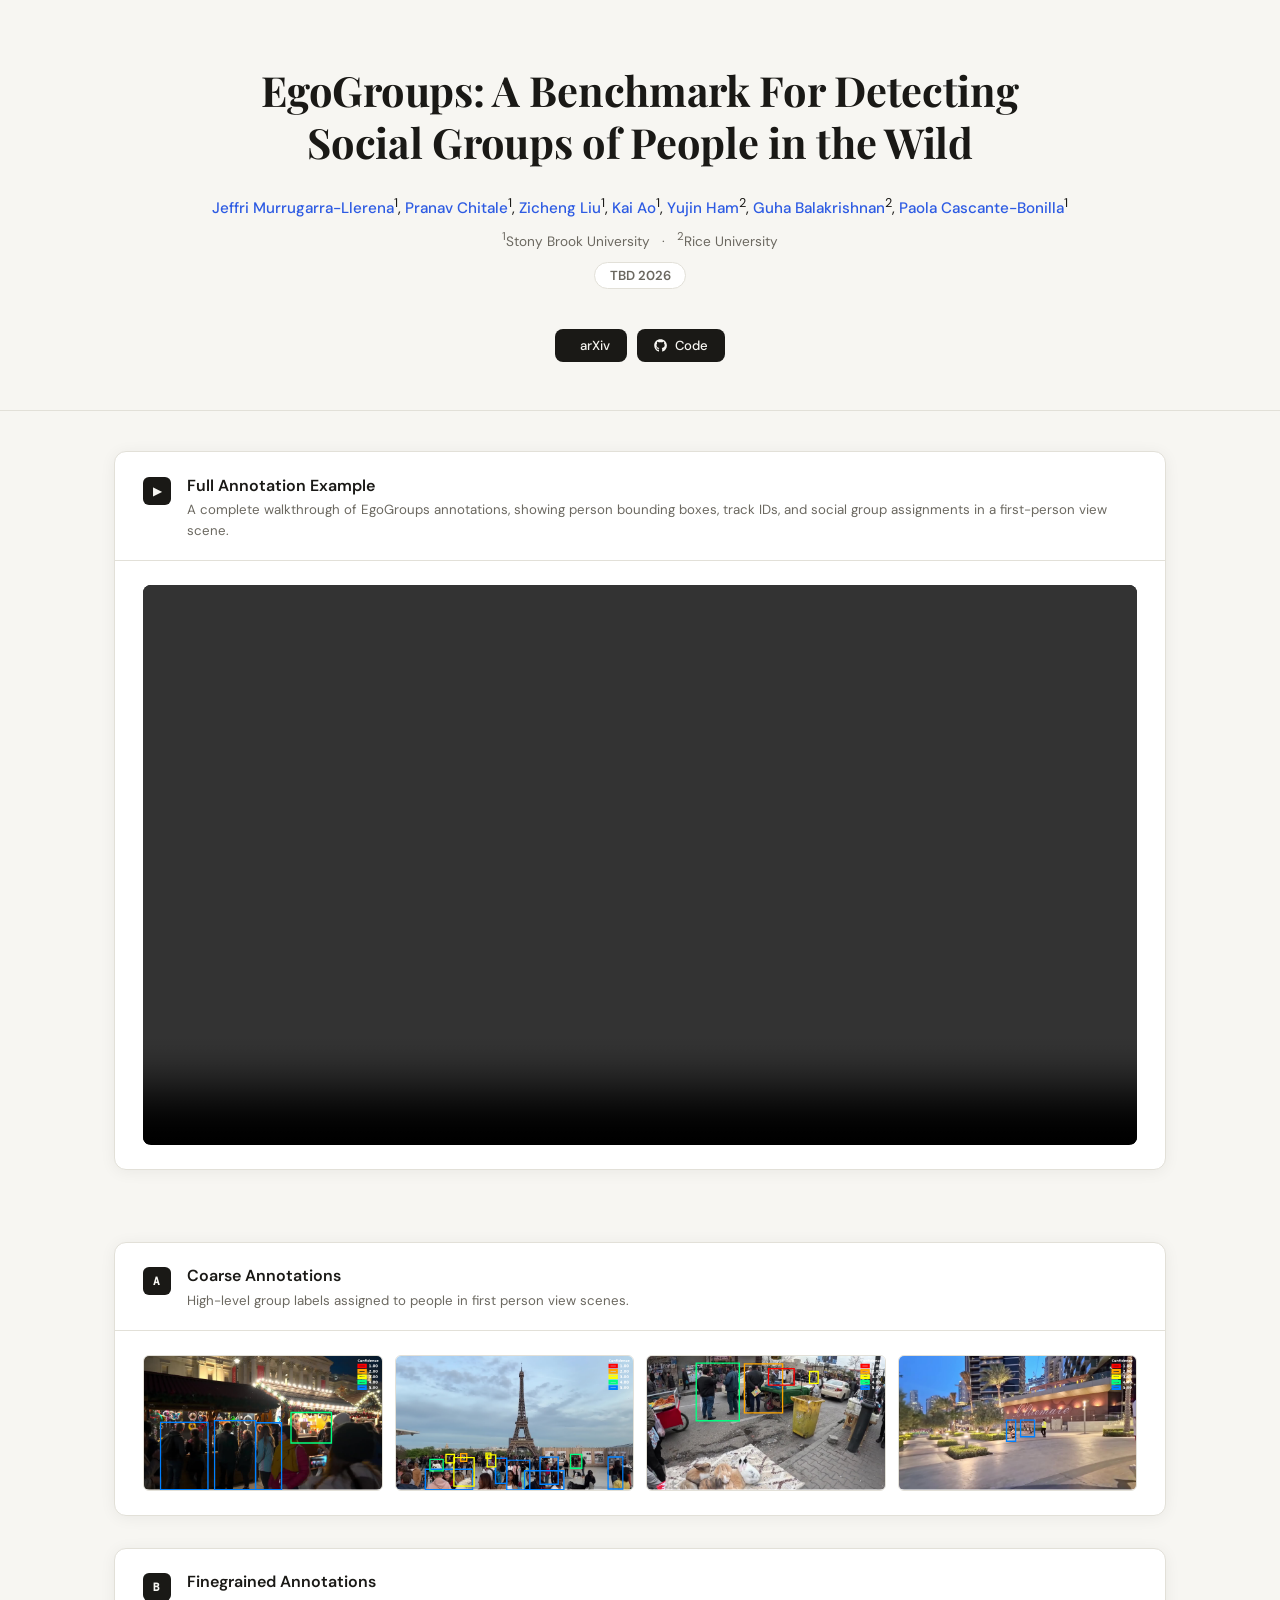
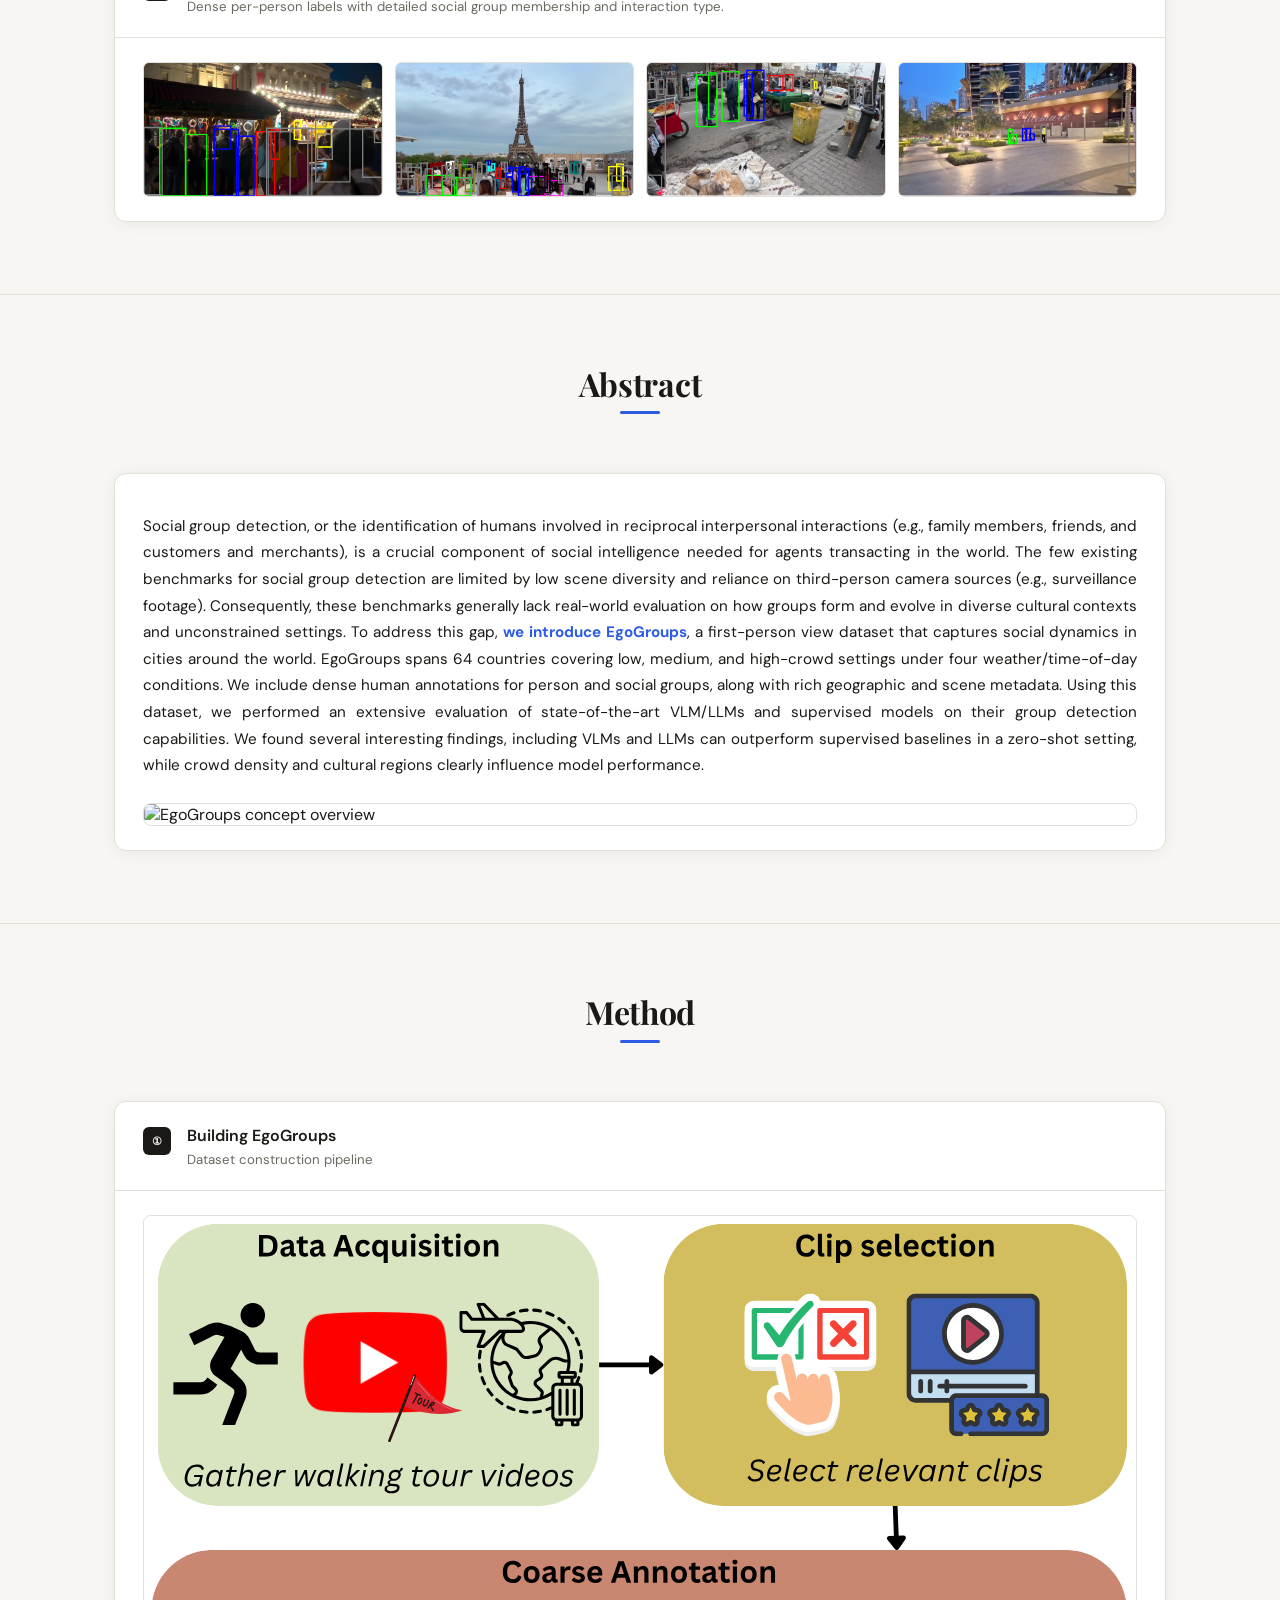
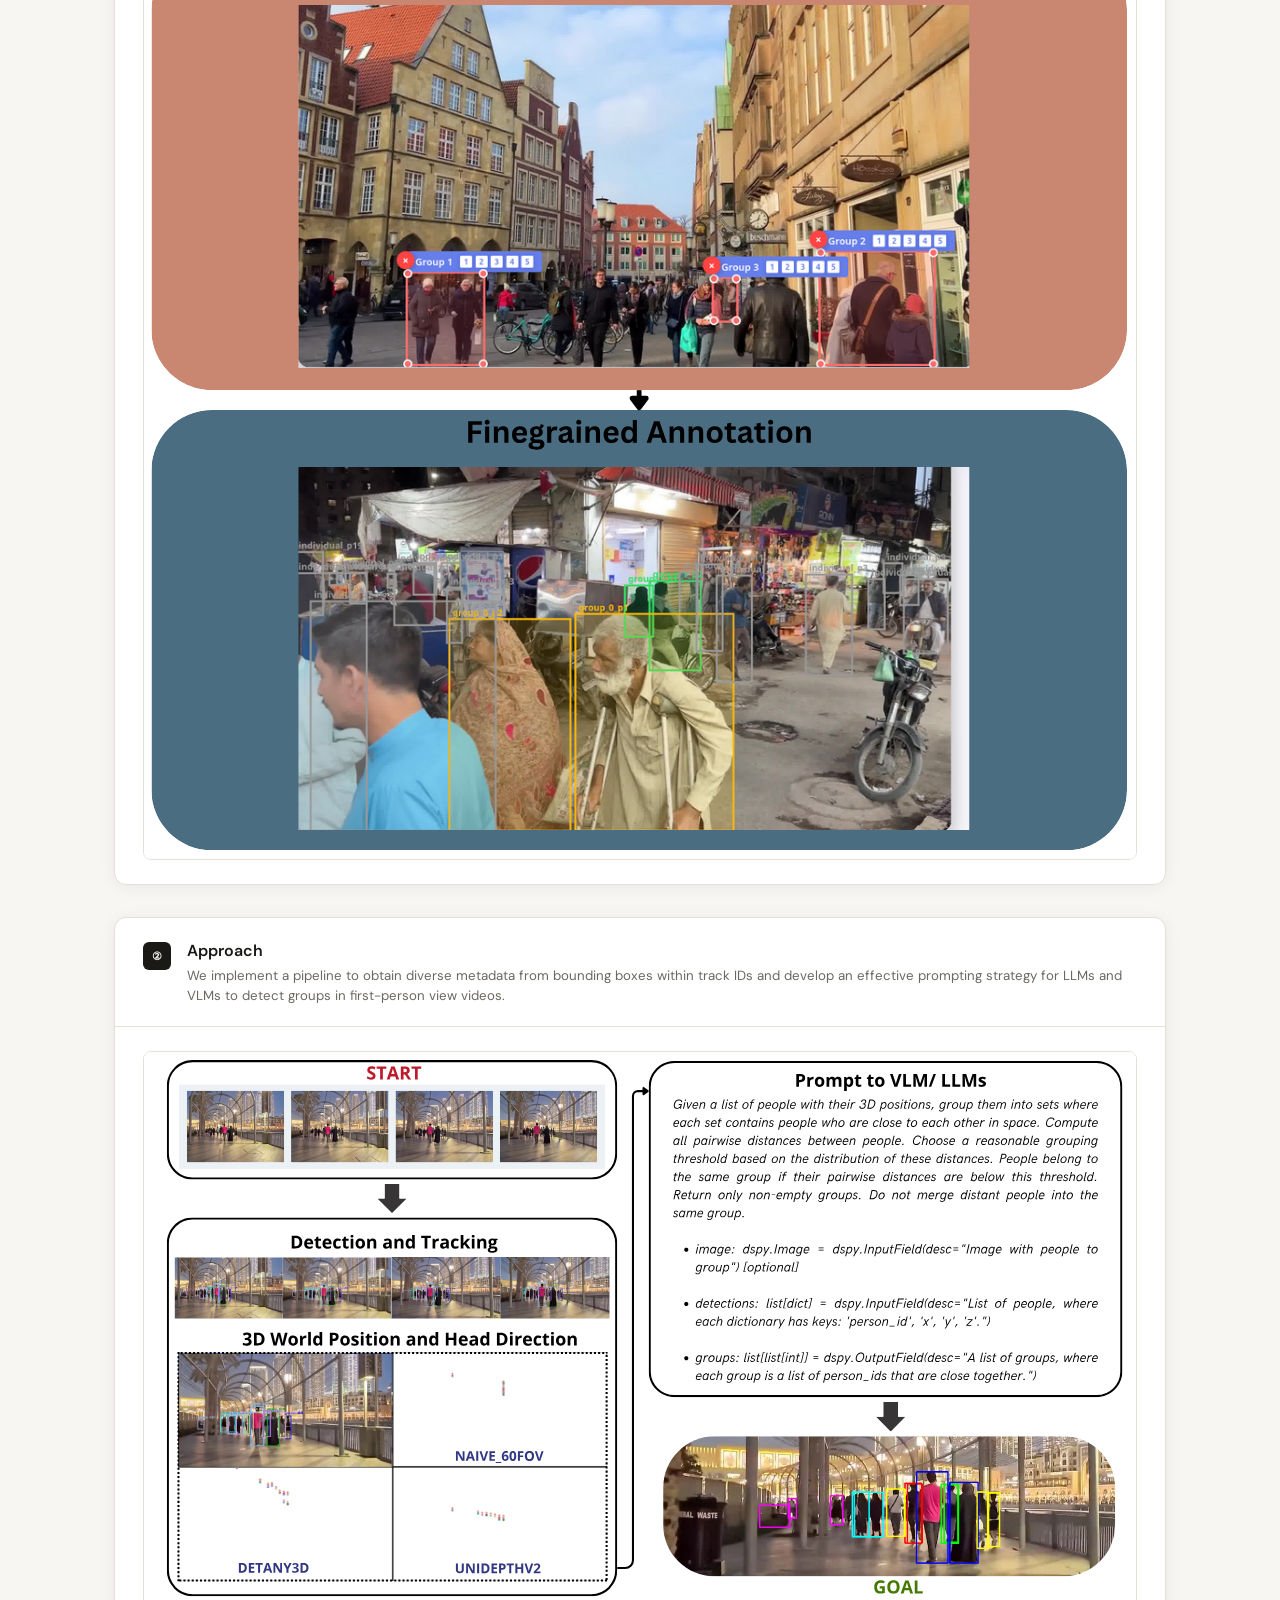
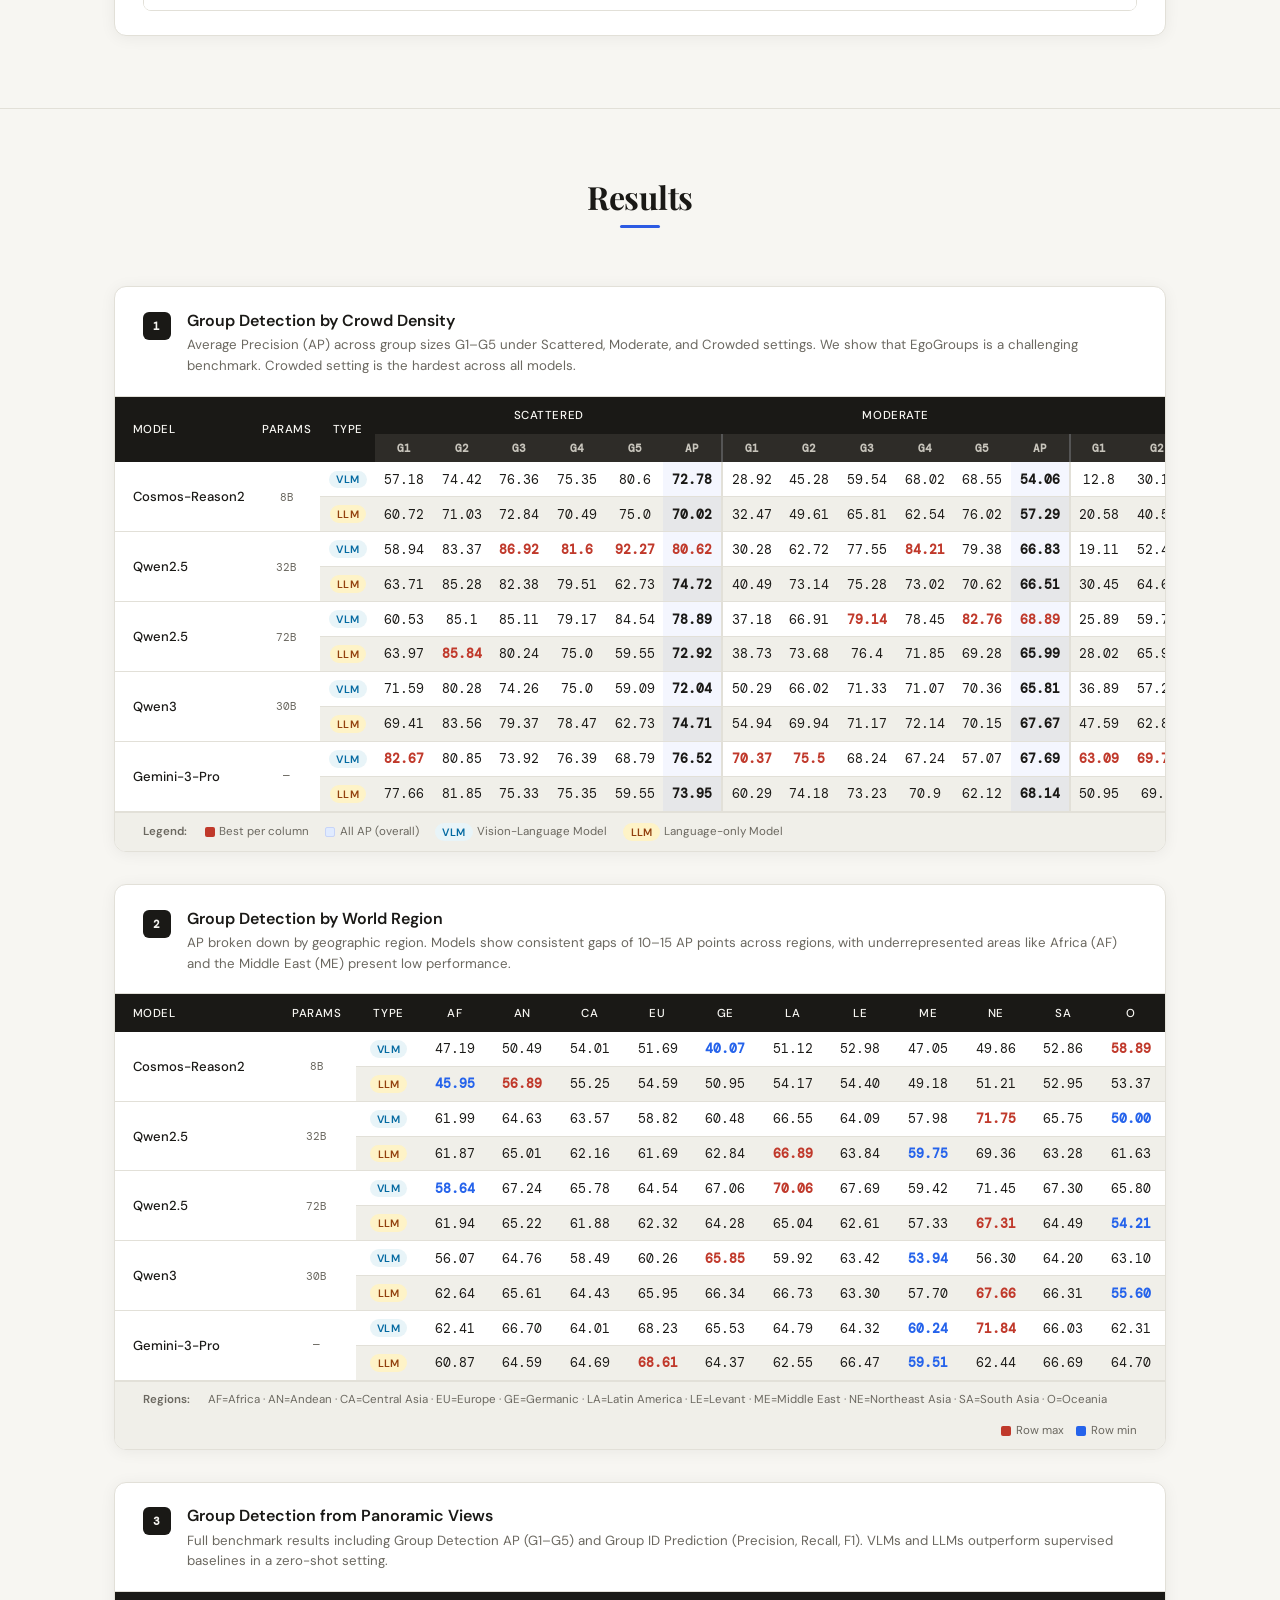
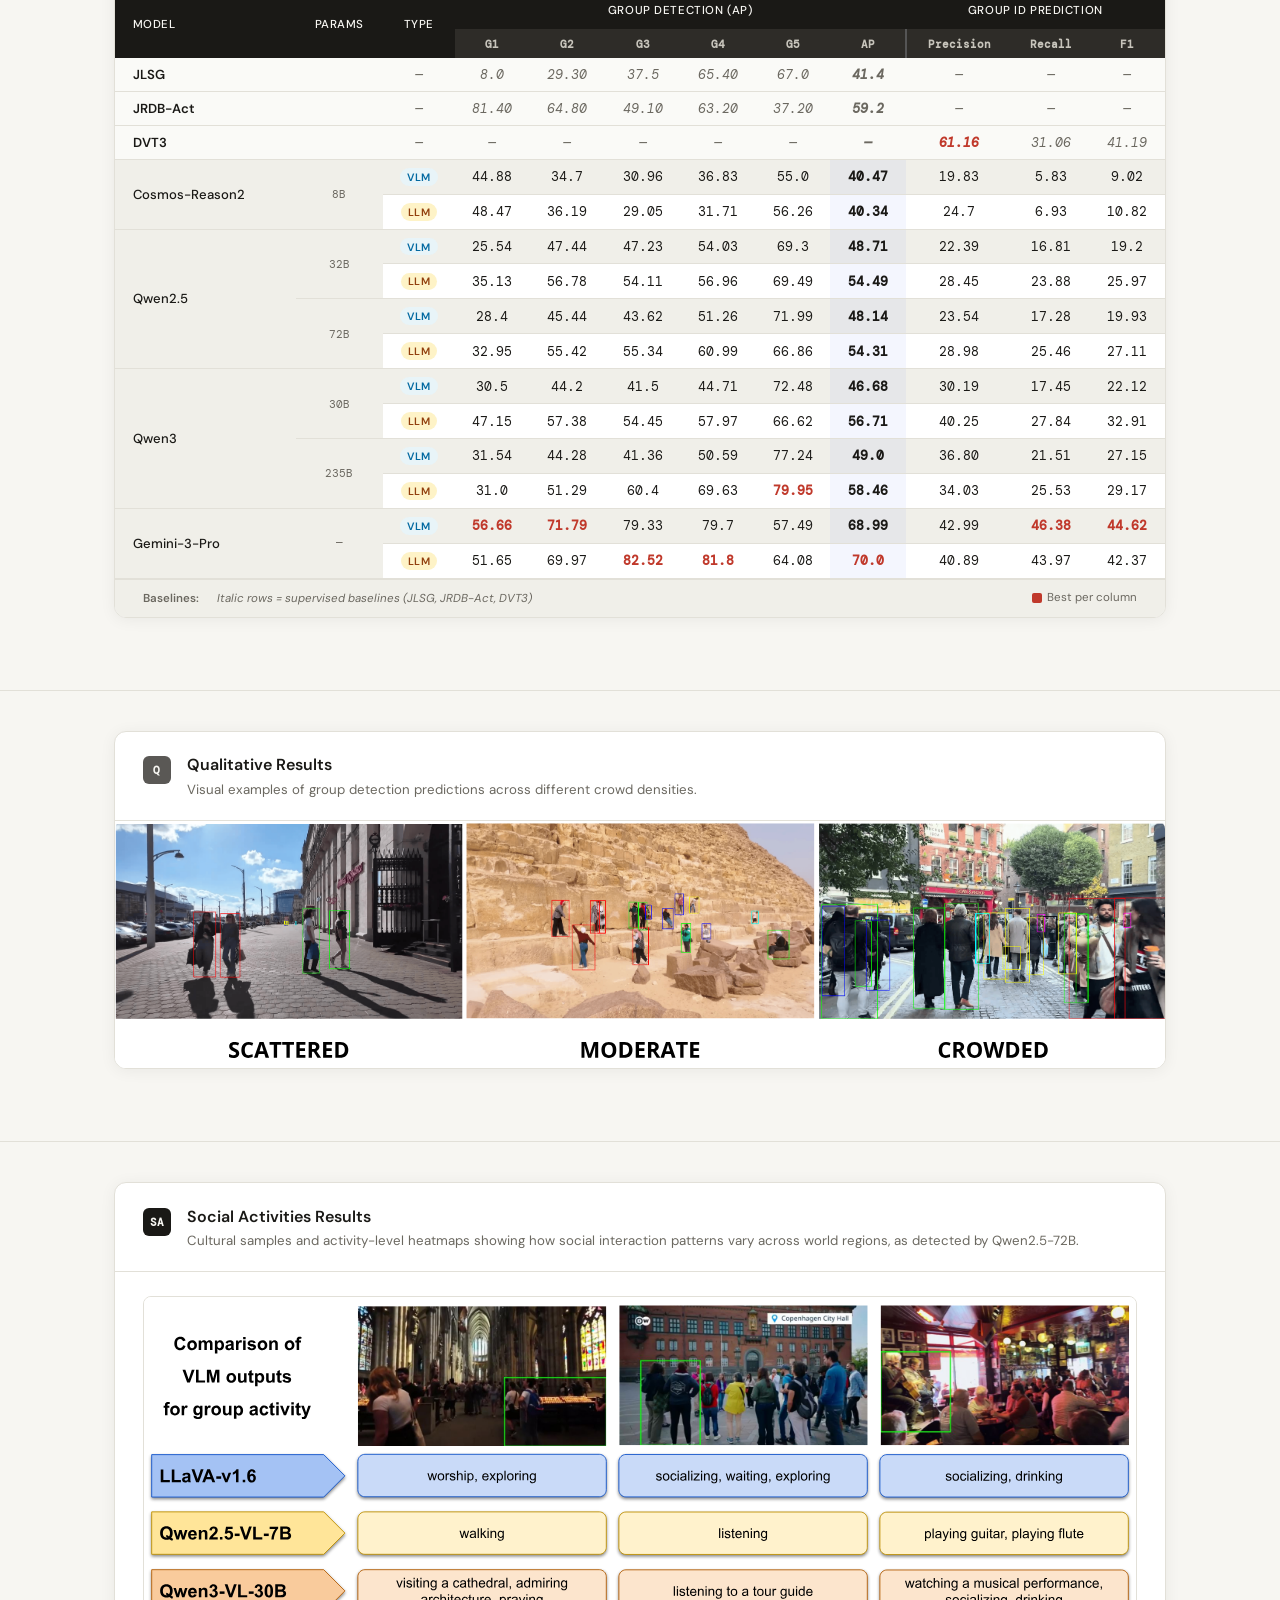
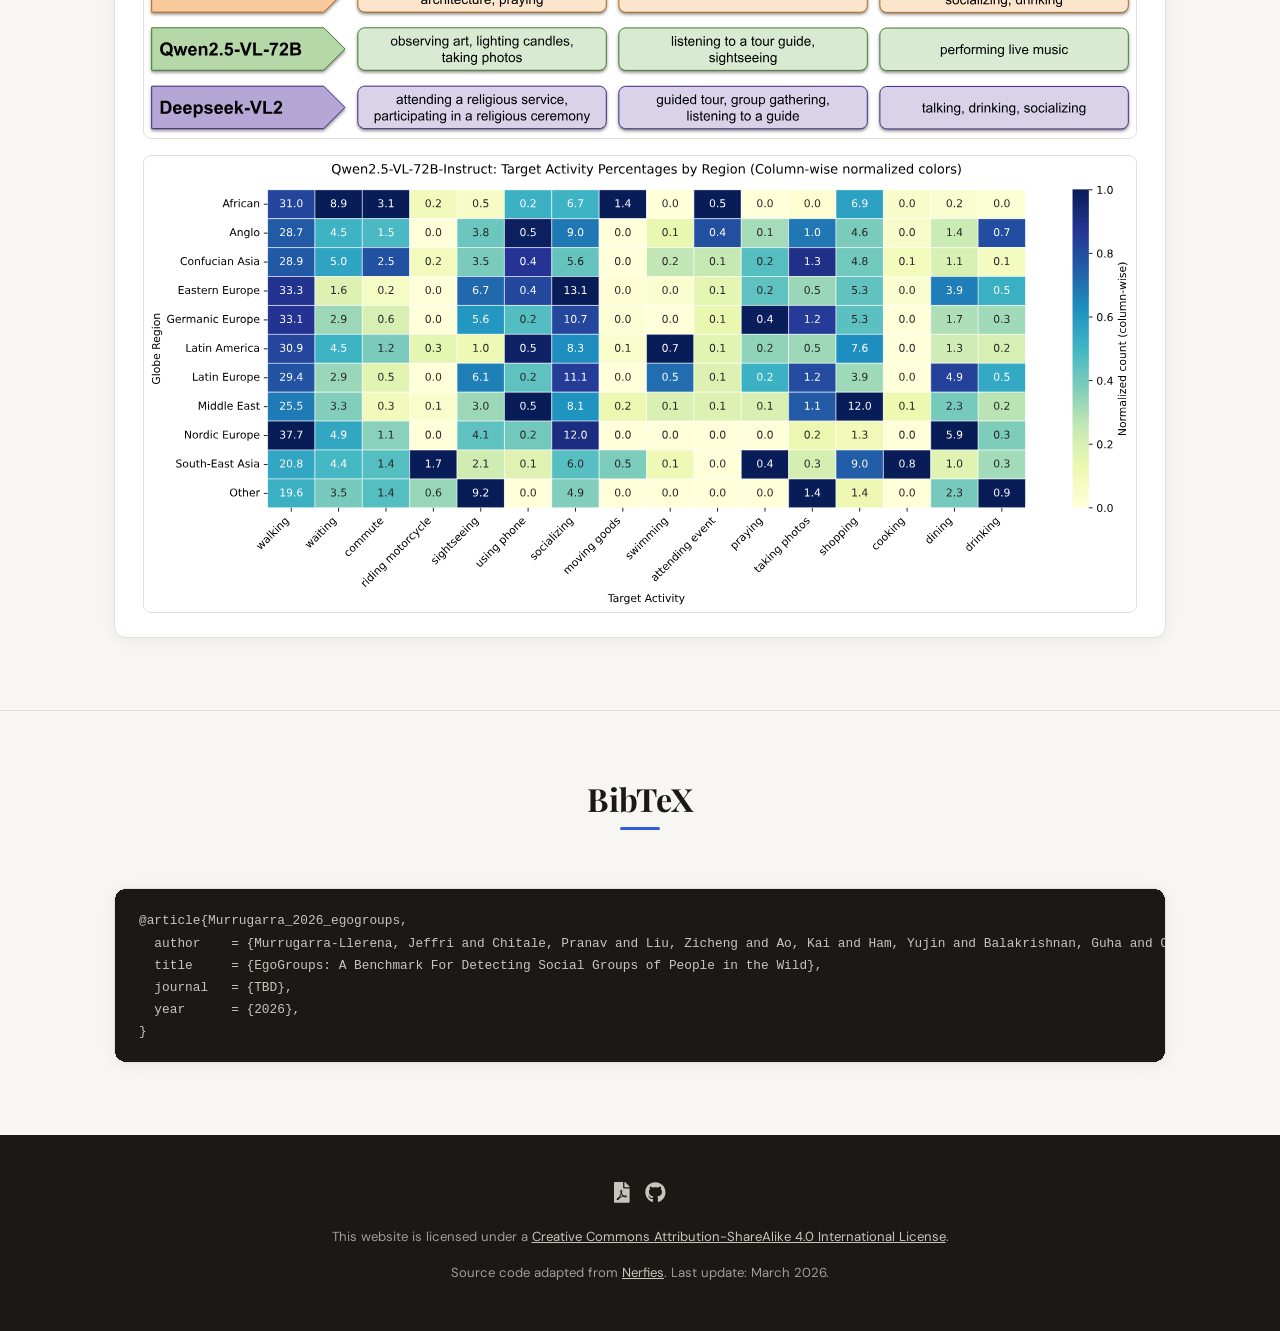
==== commit 13e390f3: "Update index.html" ====
--- a/EgoGroups/index.html
+++ b/EgoGroups/index.html
@@ -53,8 +53,8 @@
     <a href="https://arxiv.org/abs/2508.09245v1" class="eg-link-btn">
       <i class="ai ai-arxiv"></i> arXiv
     </a>
-    <a href="https://github.com/Artcs1/VLM-Privacy" class="eg-link-btn">
-      <i class="fab fa-github"></i> Code: Agent
+    <a href="https://github.com/lab-spell/EgoGroups" class="eg-link-btn">
+      <i class="fab fa-github"></i> Code
     </a>
   </div>
 </header>
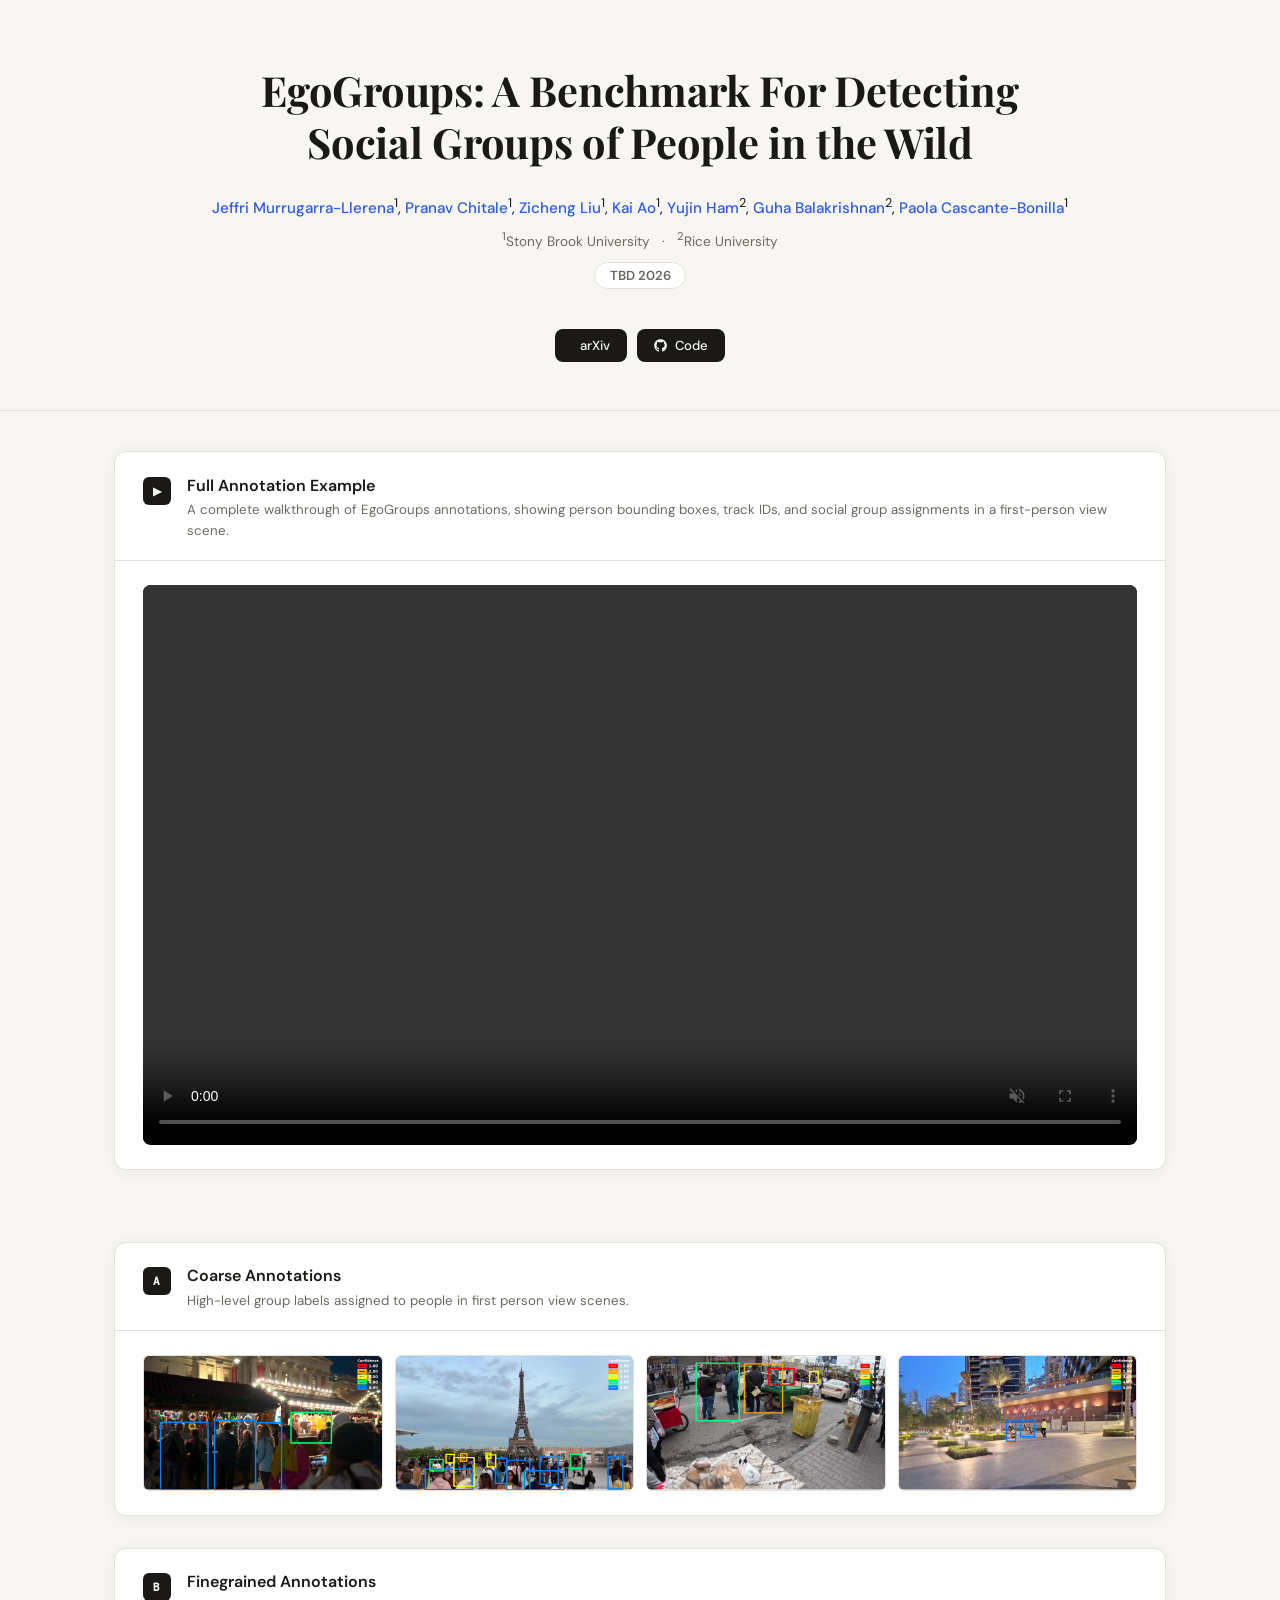
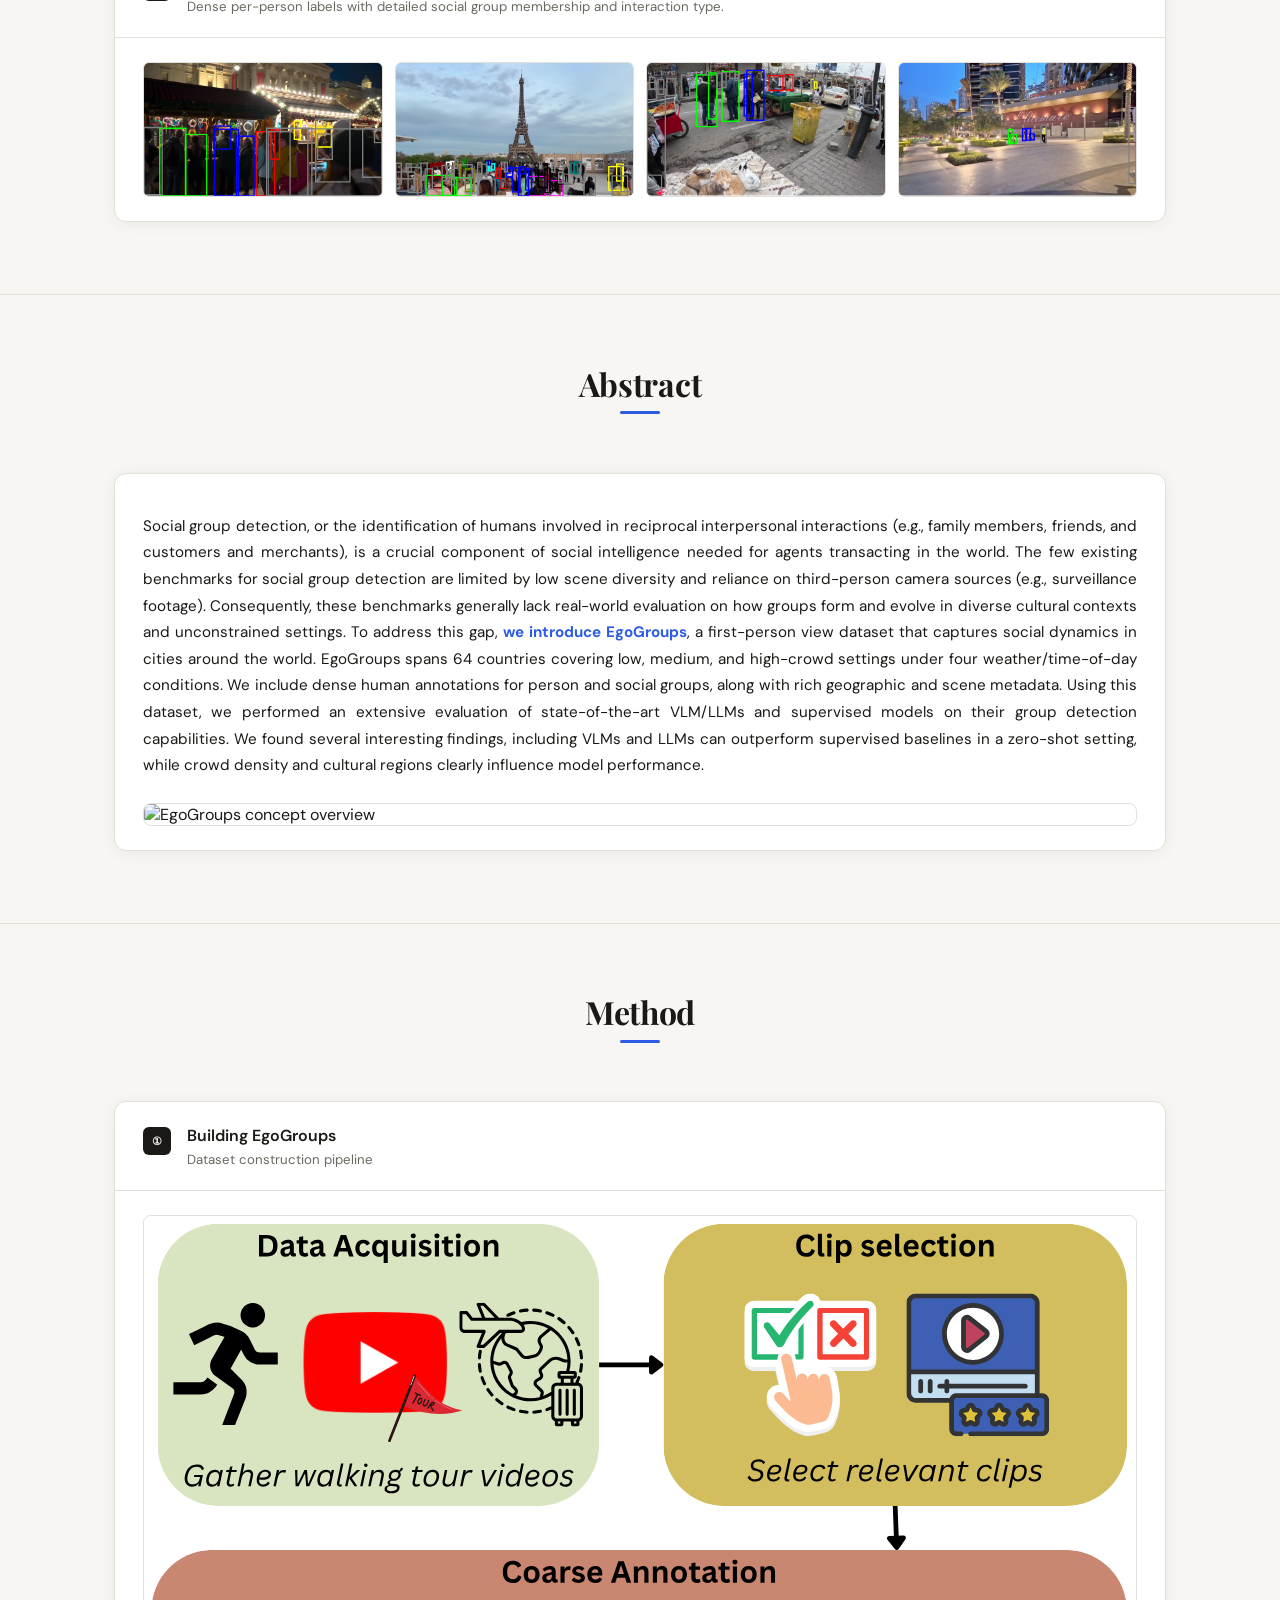
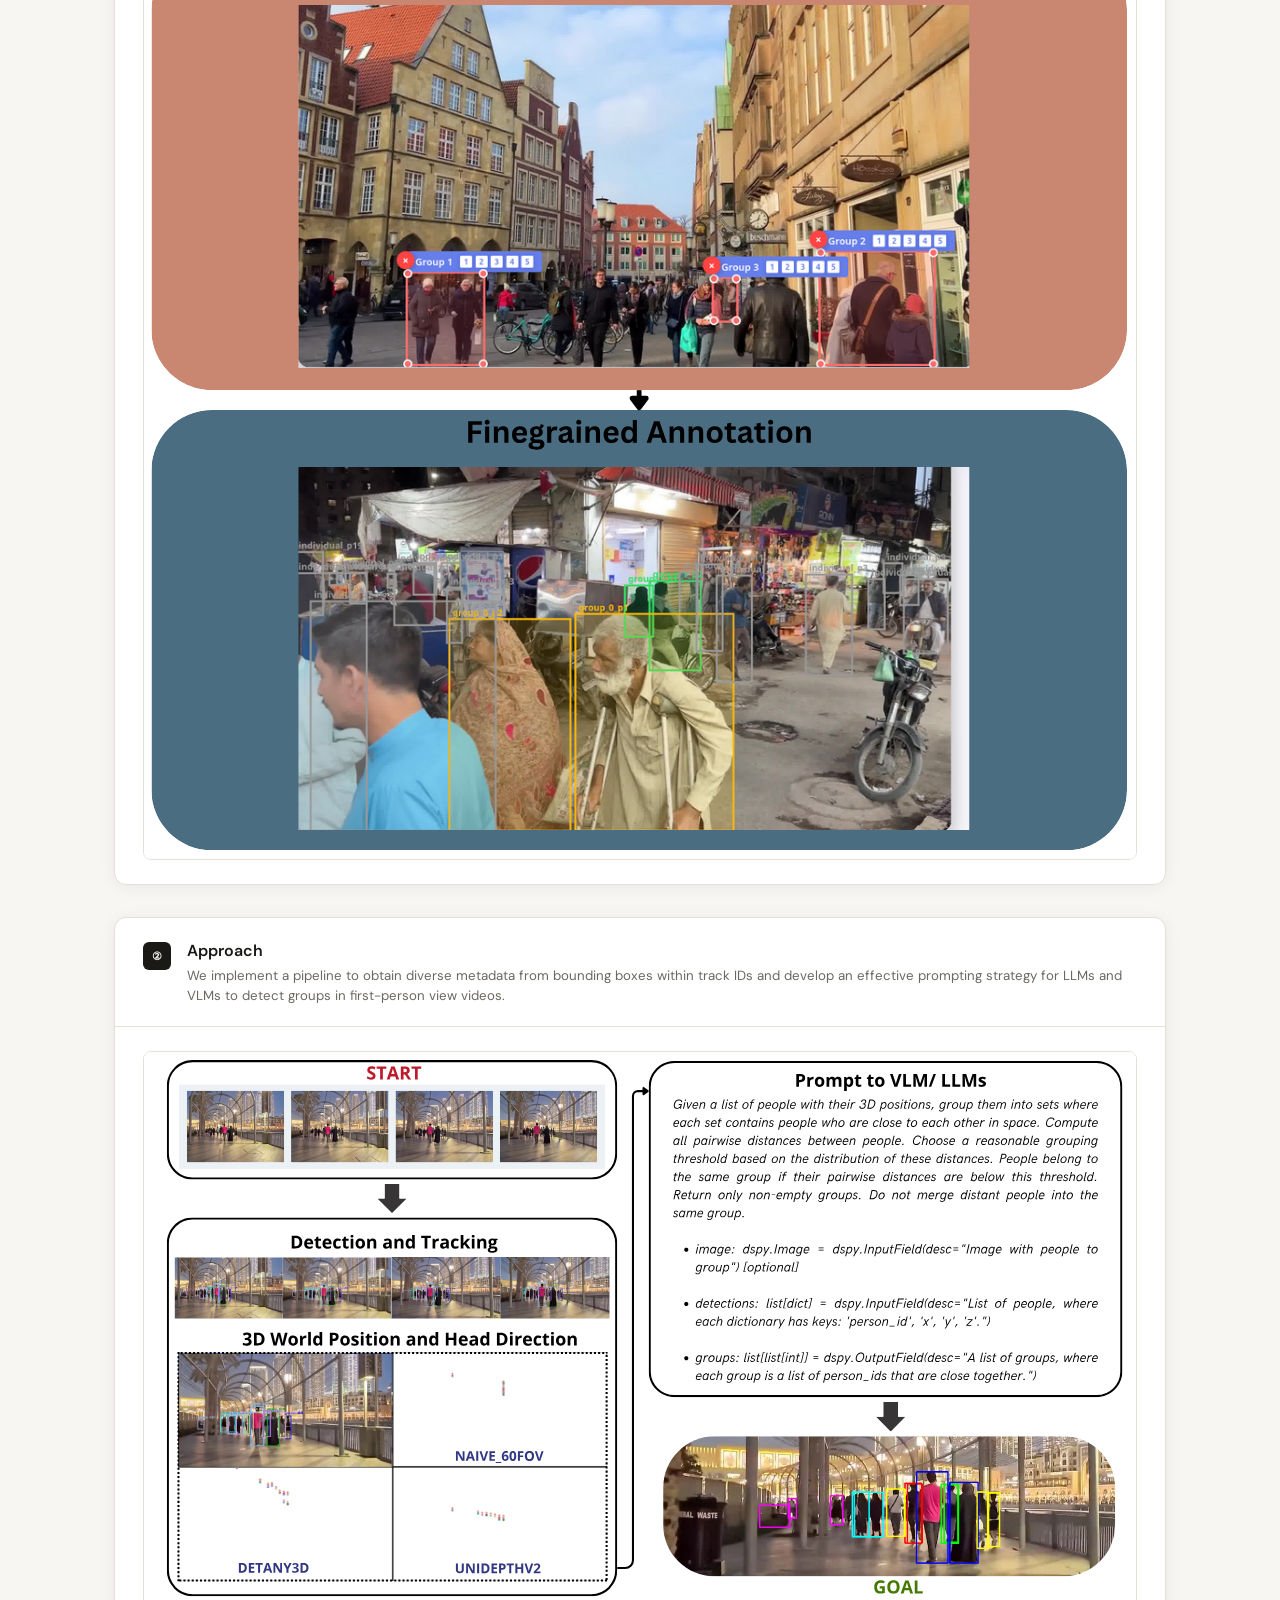
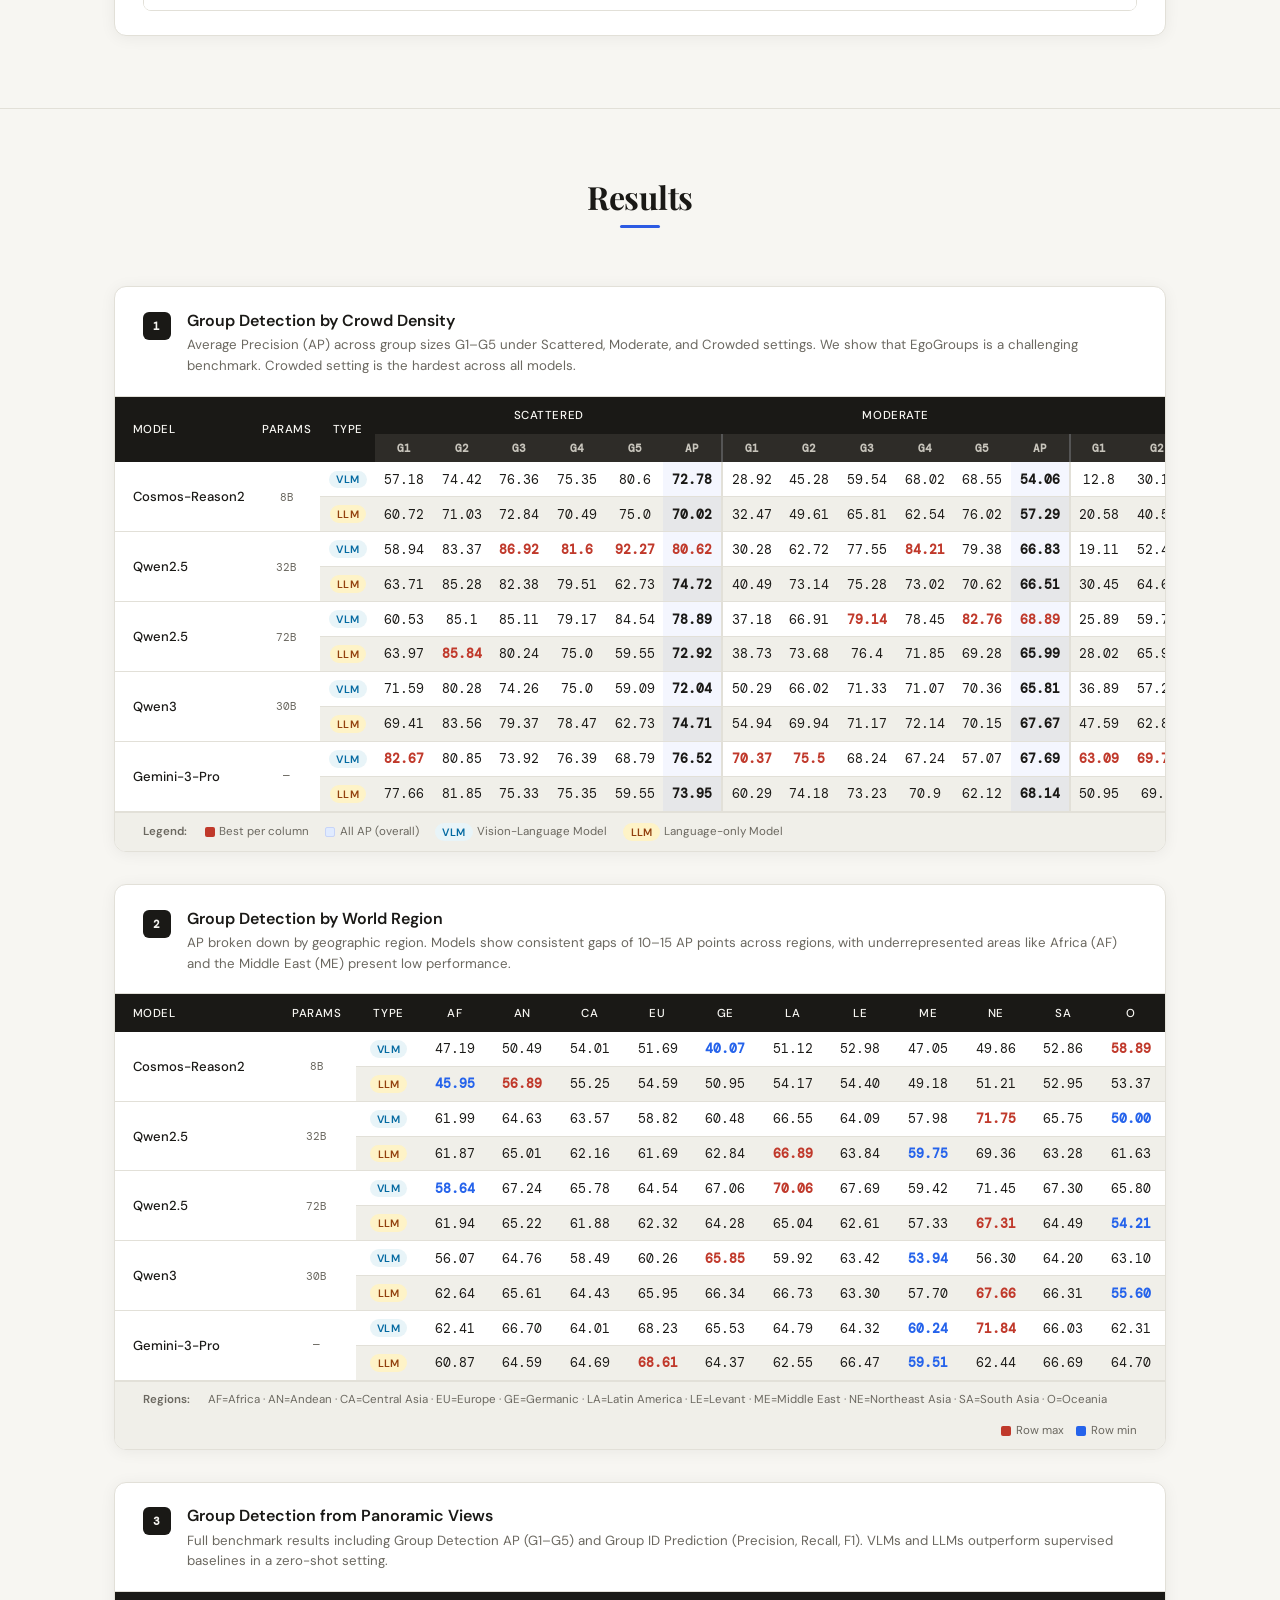
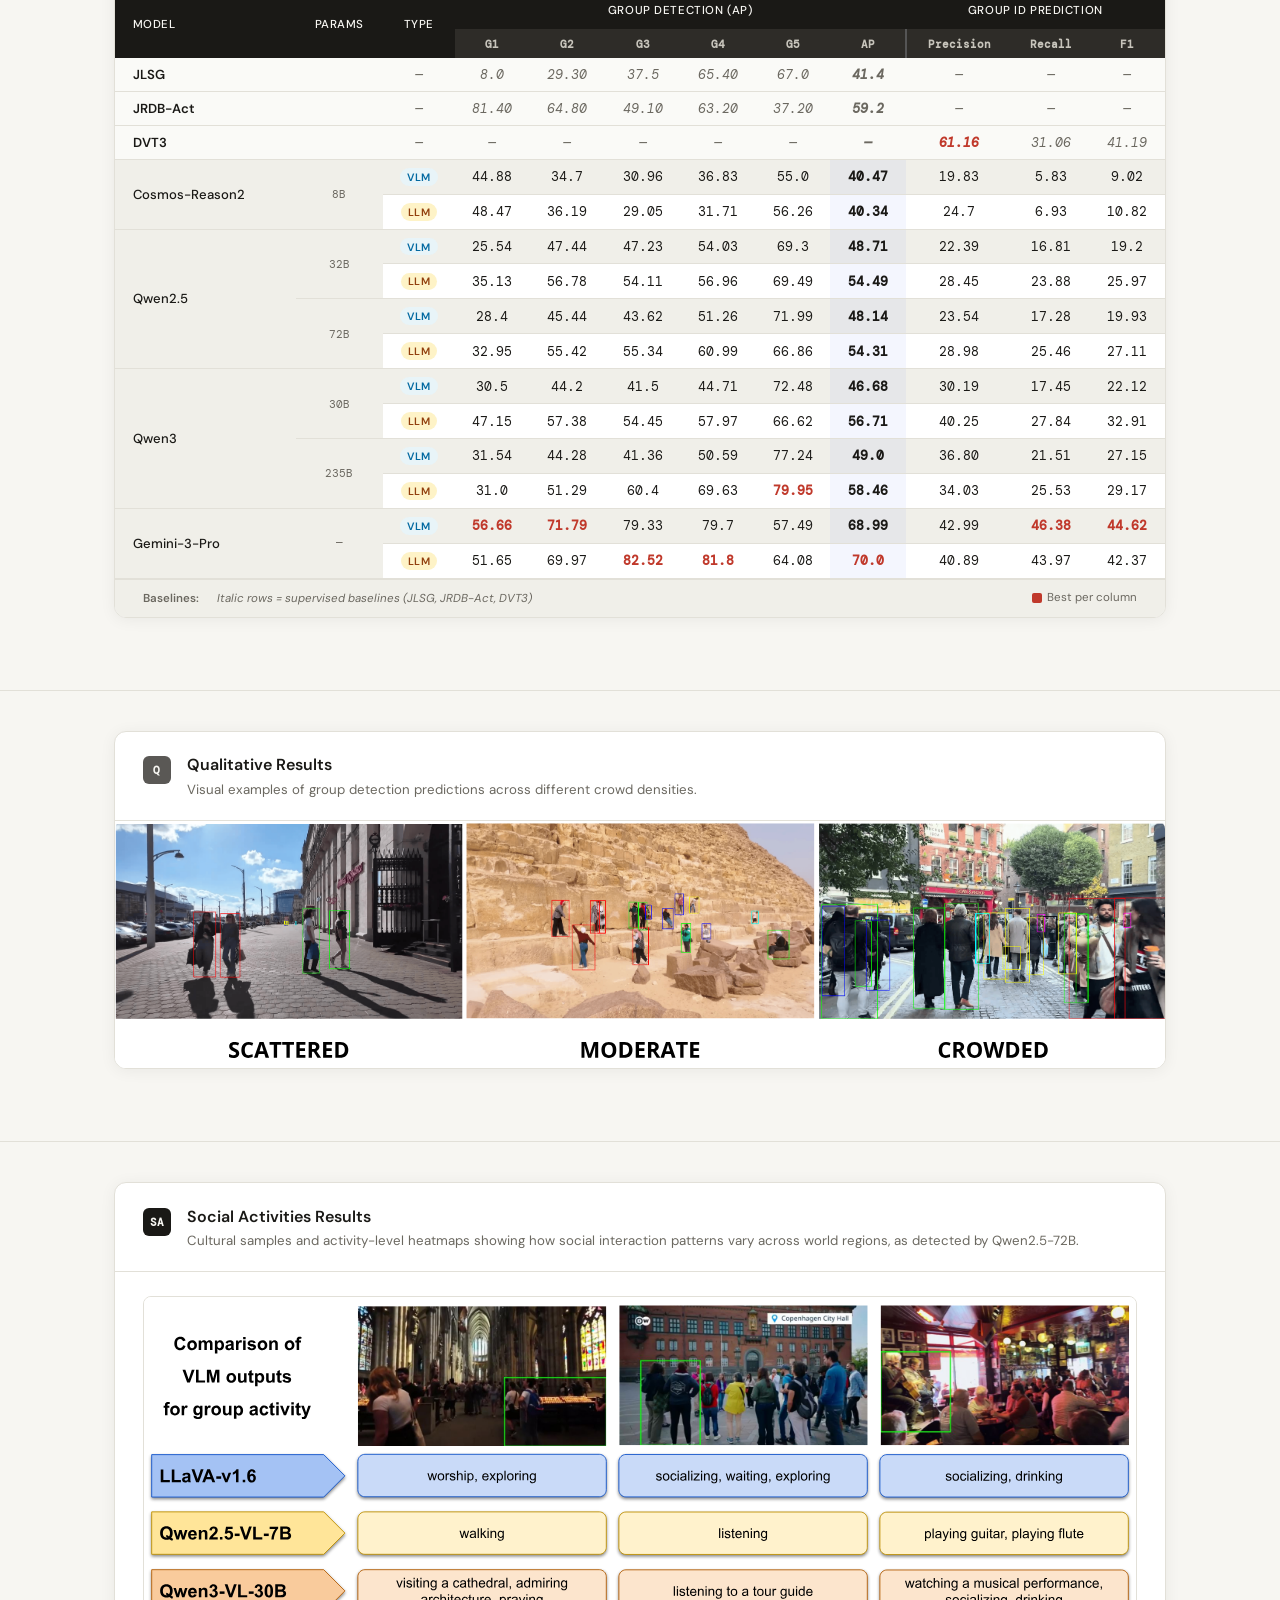
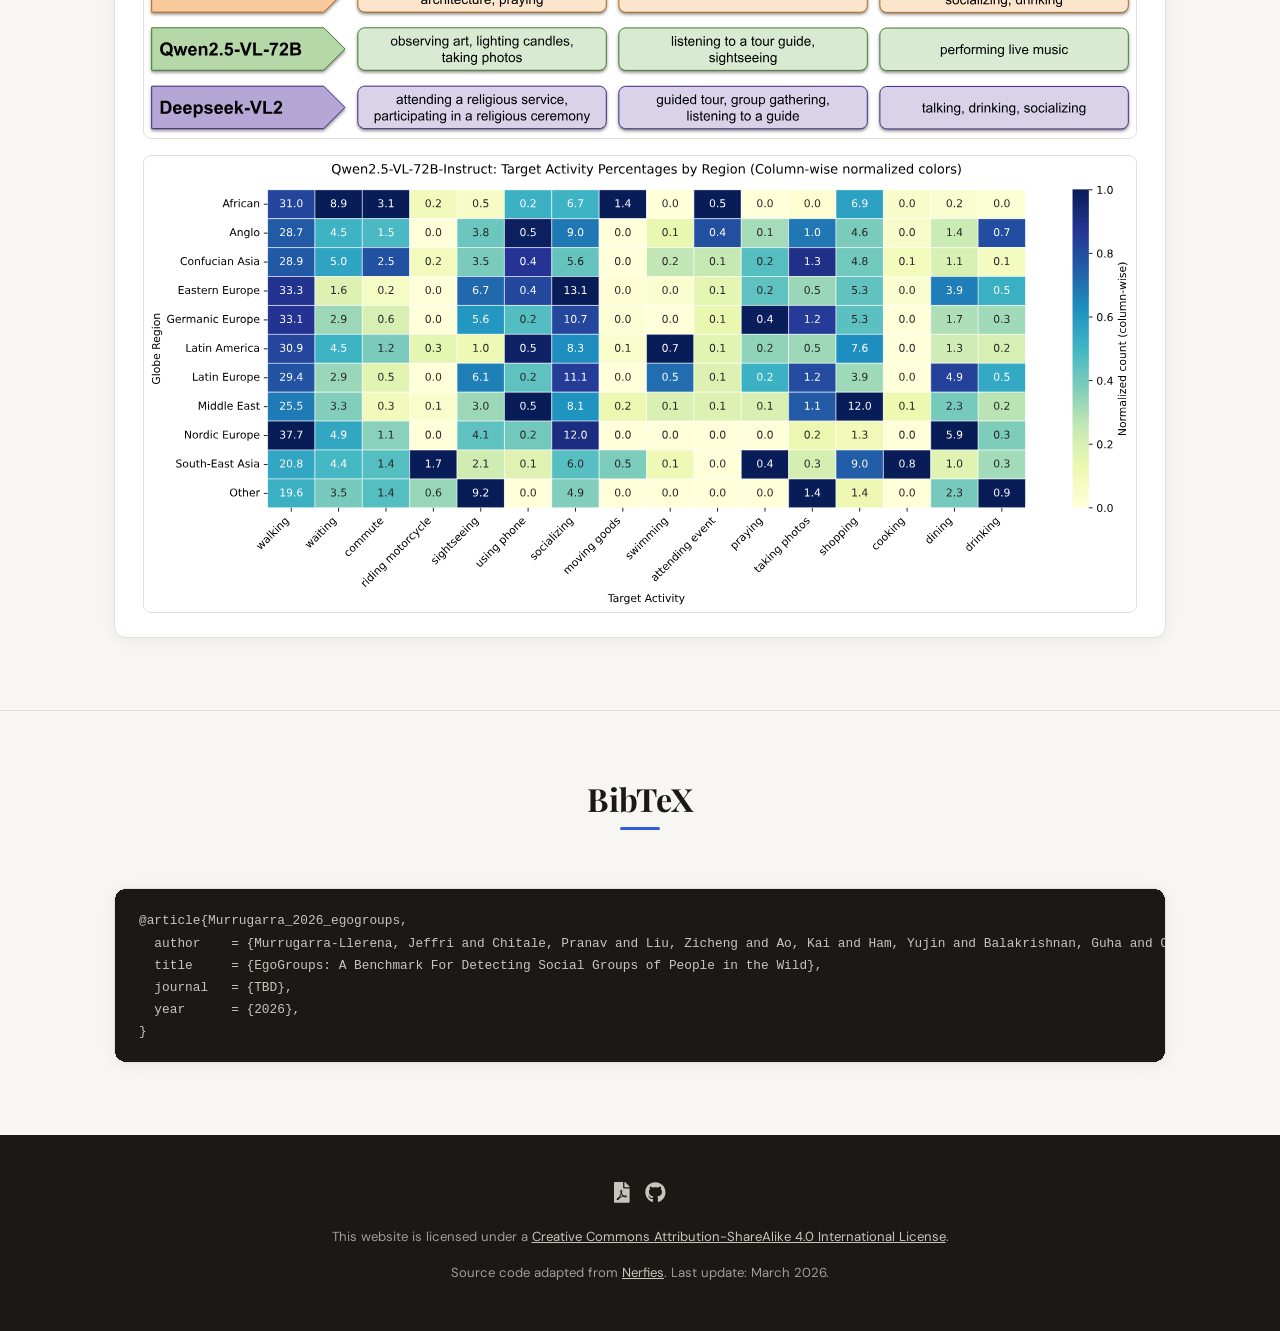
==== commit 892b51d5: "Update index.html" ====
--- a/EgoGroups/index.html
+++ b/EgoGroups/index.html
@@ -35,11 +35,11 @@
 
   <div class="eg-authors">
     <span><a href="https://artcs1.github.io/">Jeffri Murrugarra-Llerena</a><sup>1</sup>,</span>
-    <span><a href="https://www.linkedin.com/in/haoran-niu-b4b3b6114/">Pranav Chitale</a><sup>1</sup>,</span>
-    <span><a href="https://www.ece.utexas.edu/people/faculty/suzanne-barber">Zicheng Liu</a><sup>1</sup>,</span>
-    <span><a href="https://users.umiacs.umd.edu/~hal3/">Kai Ao</a><sup>1</sup>,</span>
-    <span><a href="https://tristaycao.github.io/">Yujin Ham</a><sup>2</sup>,</span>
-    <span><a href="https://paolacascante.com/">Guha Balakrishnan</a><sup>2</sup>,</span>
+    <span><a href="https://pranavchitale.github.io/">Pranav Chitale</a><sup>1</sup>,</span>
+    <span><a href="">Zicheng Liu</a><sup>1</sup>,</span>
+    <span><a href="https://www.linkedin.com/in/kai-ao-9aa580397/">Kai Ao</a><sup>1</sup>,</span>
+    <span><a href="https://yujinh22.github.io/">Yujin Ham</a><sup>2</sup>,</span>
+    <span><a href="https://www.guhabalakrishnan.com/">Guha Balakrishnan</a><sup>2</sup>,</span>
     <span><a href="https://paolacascante.com/">Paola Cascante-Bonilla</a><sup>1</sup></span>
   </div>
 
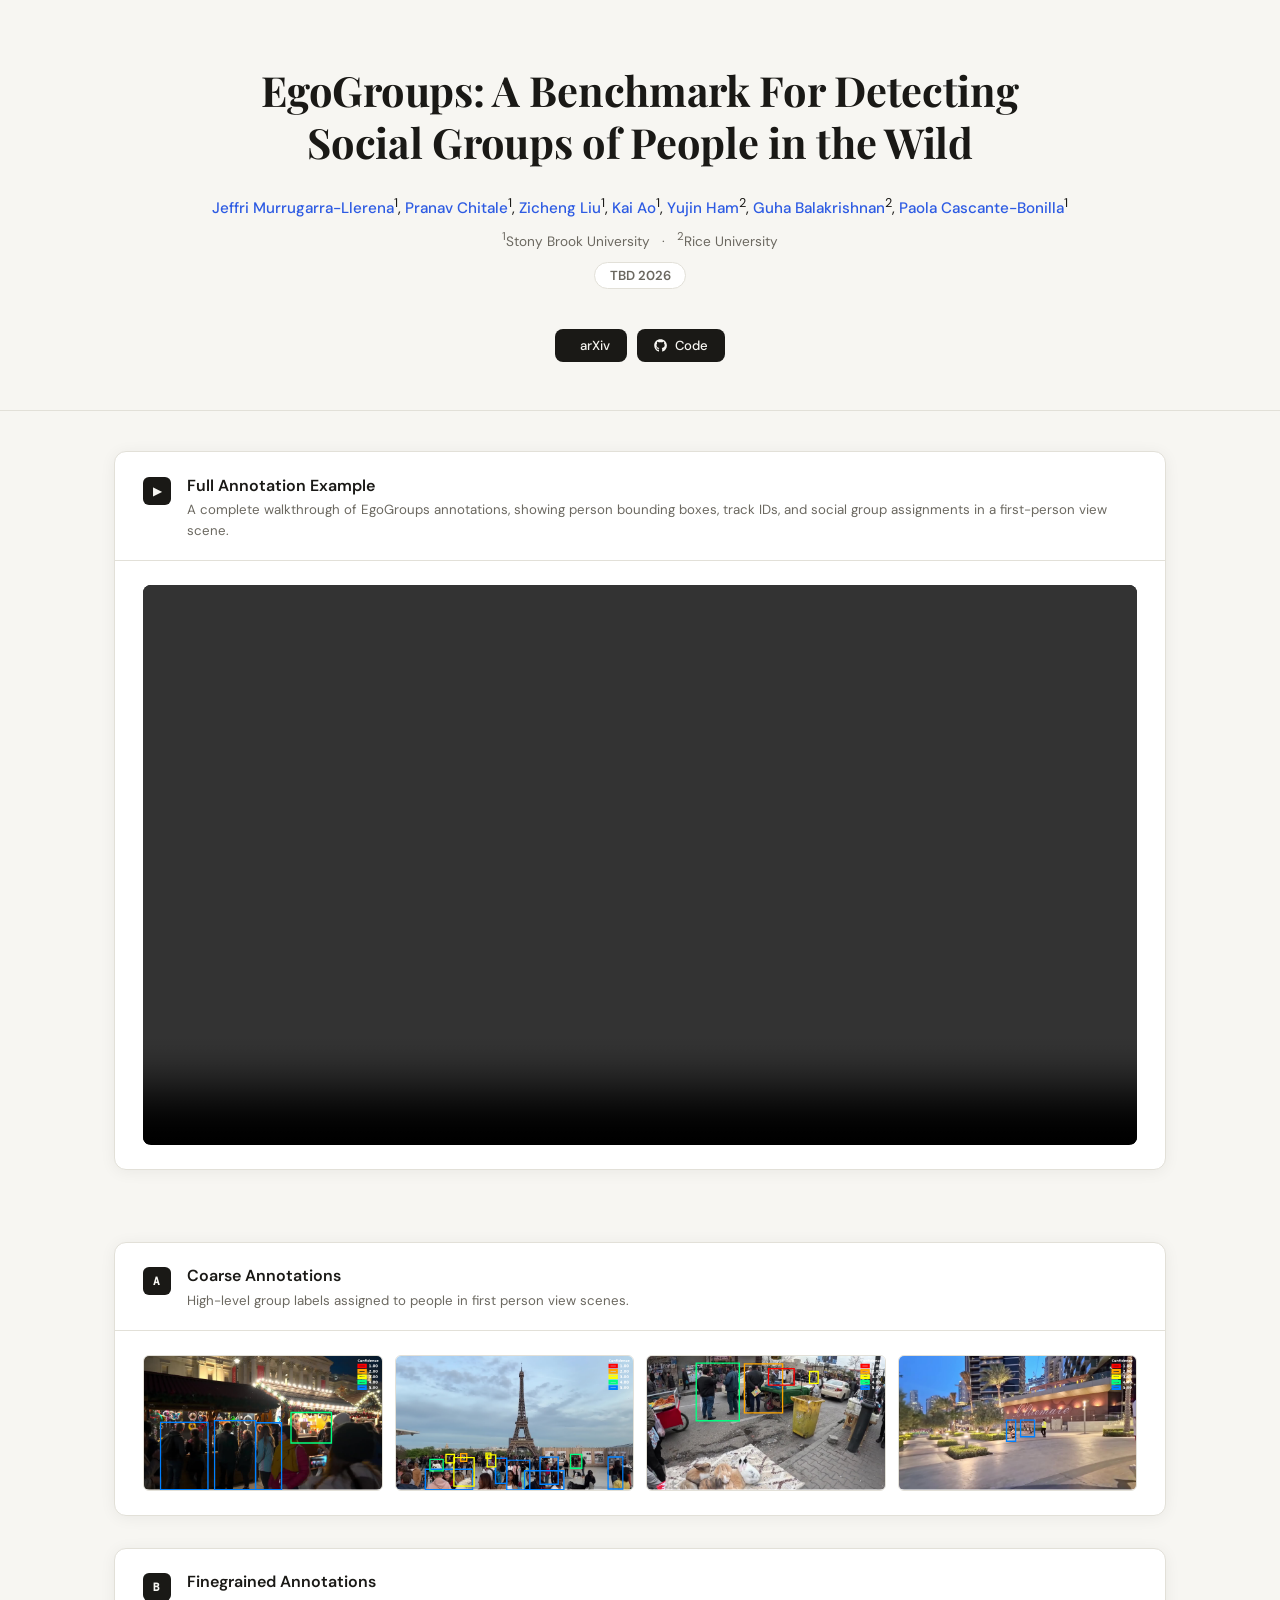
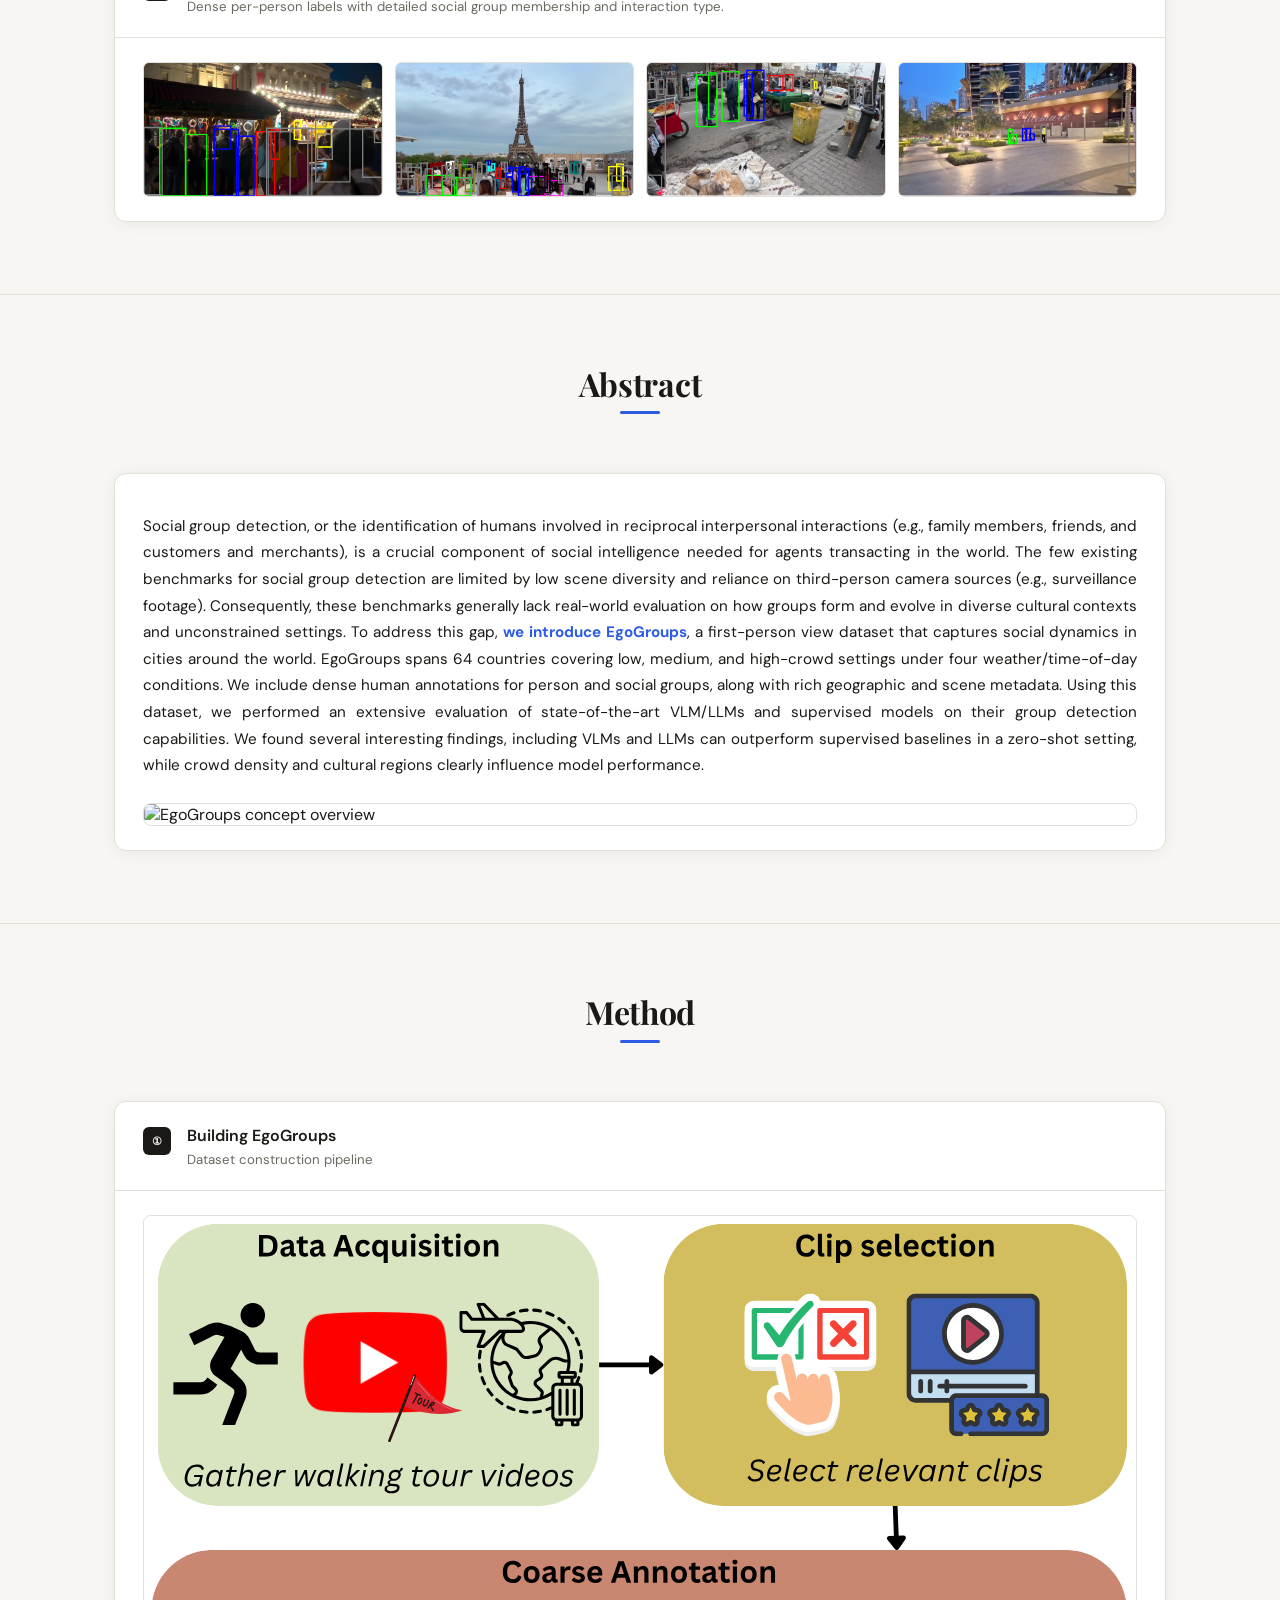
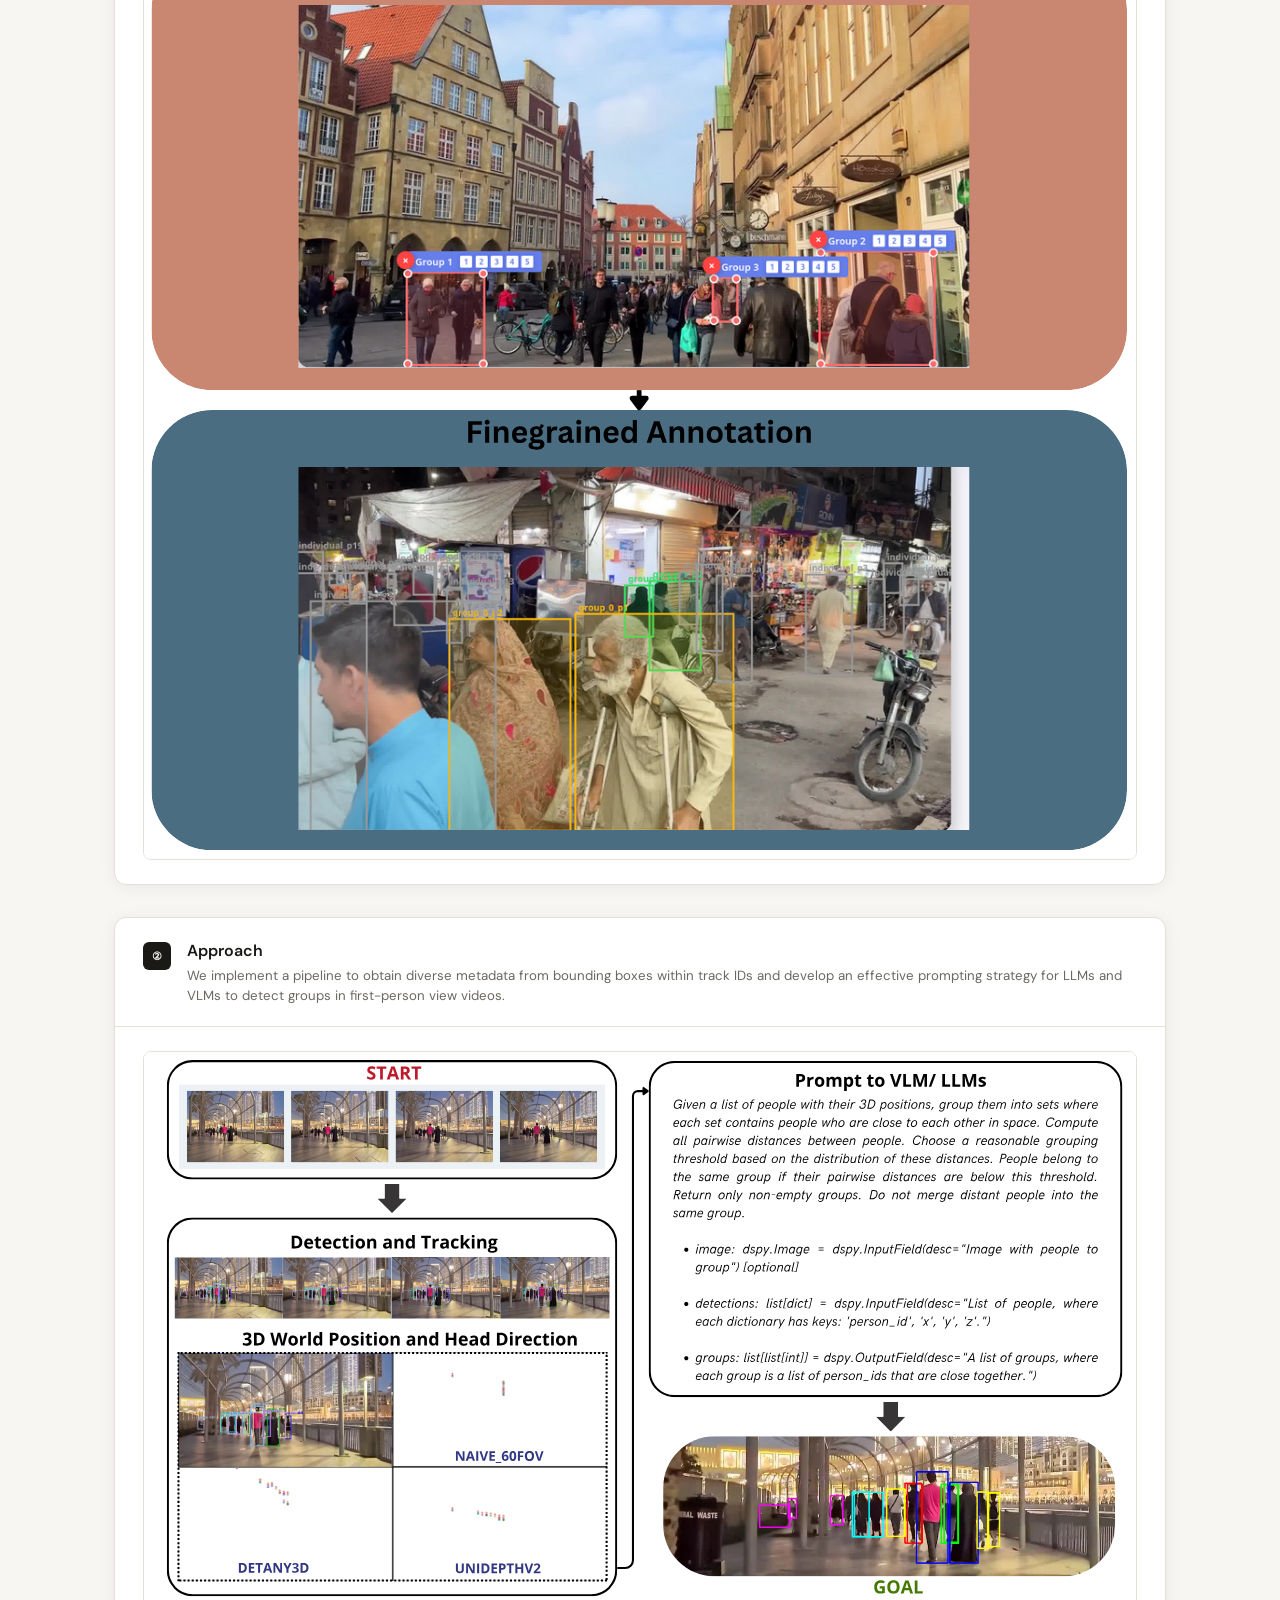
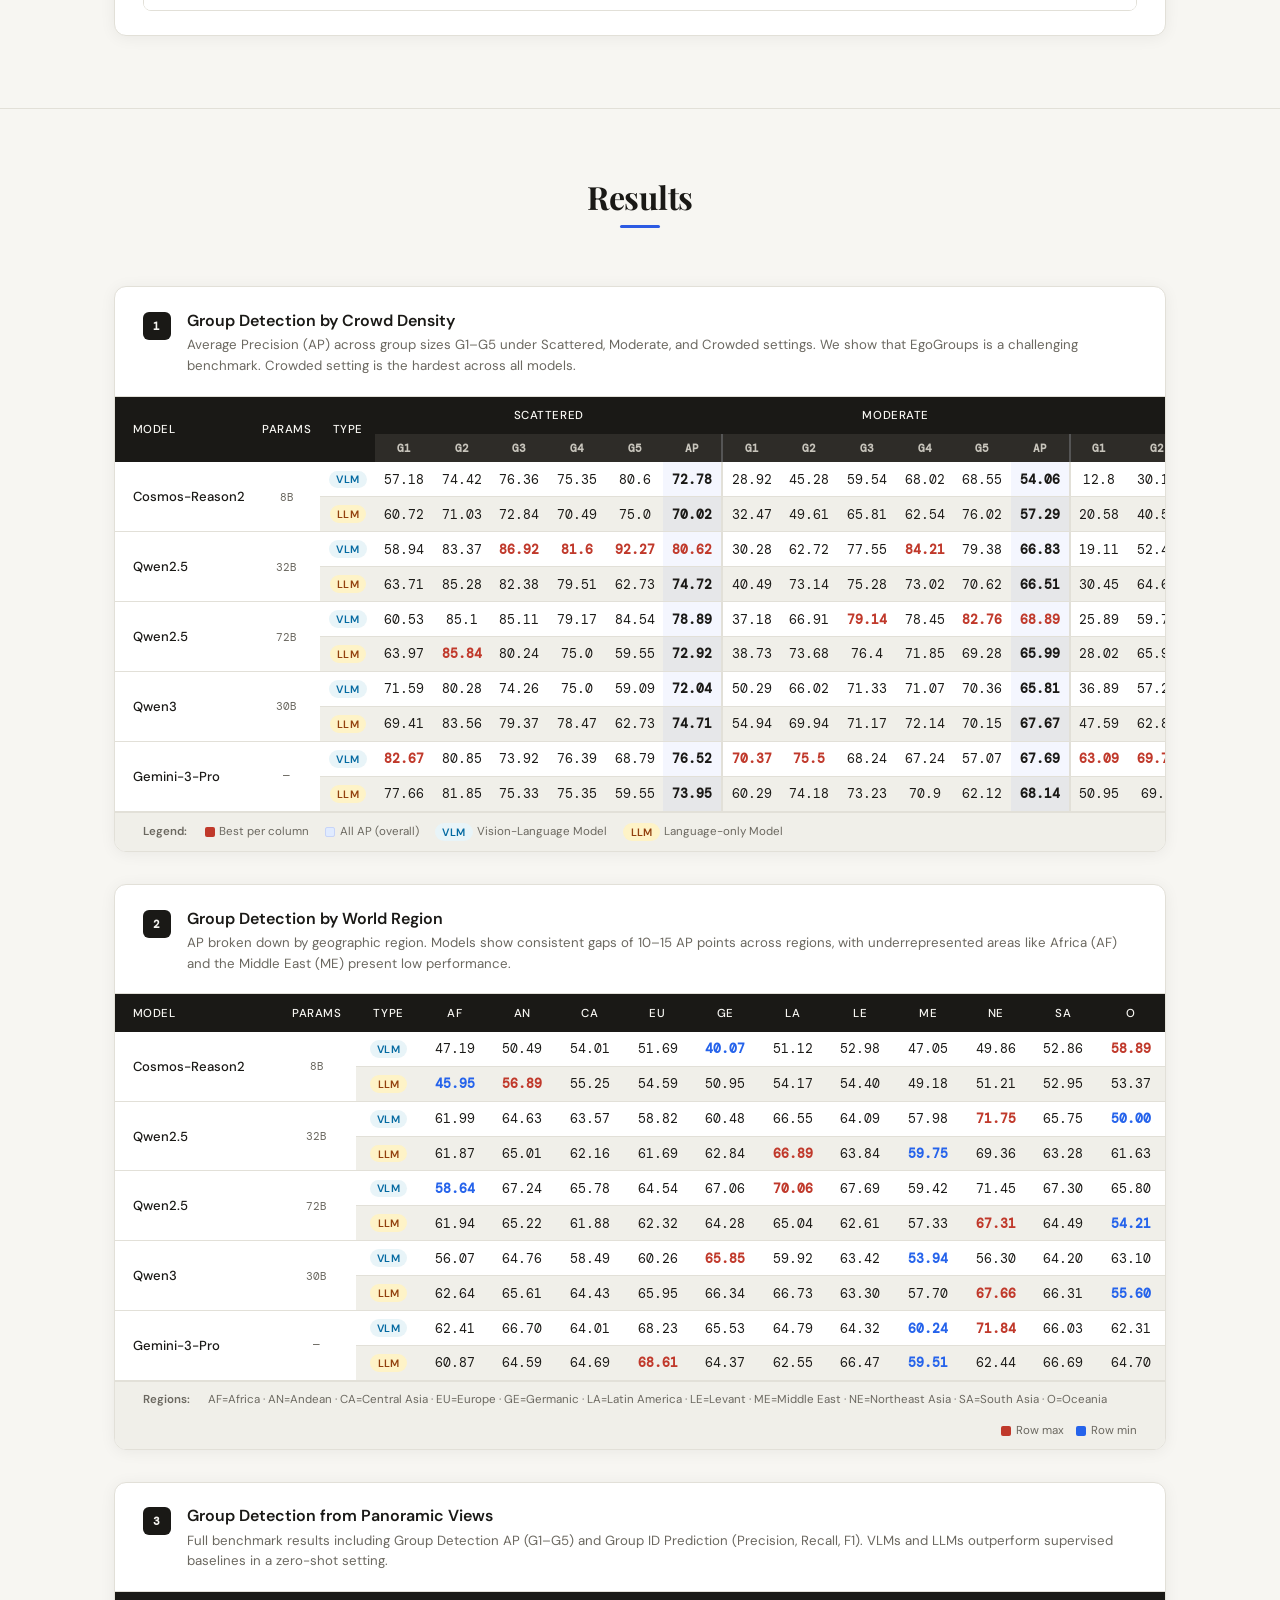
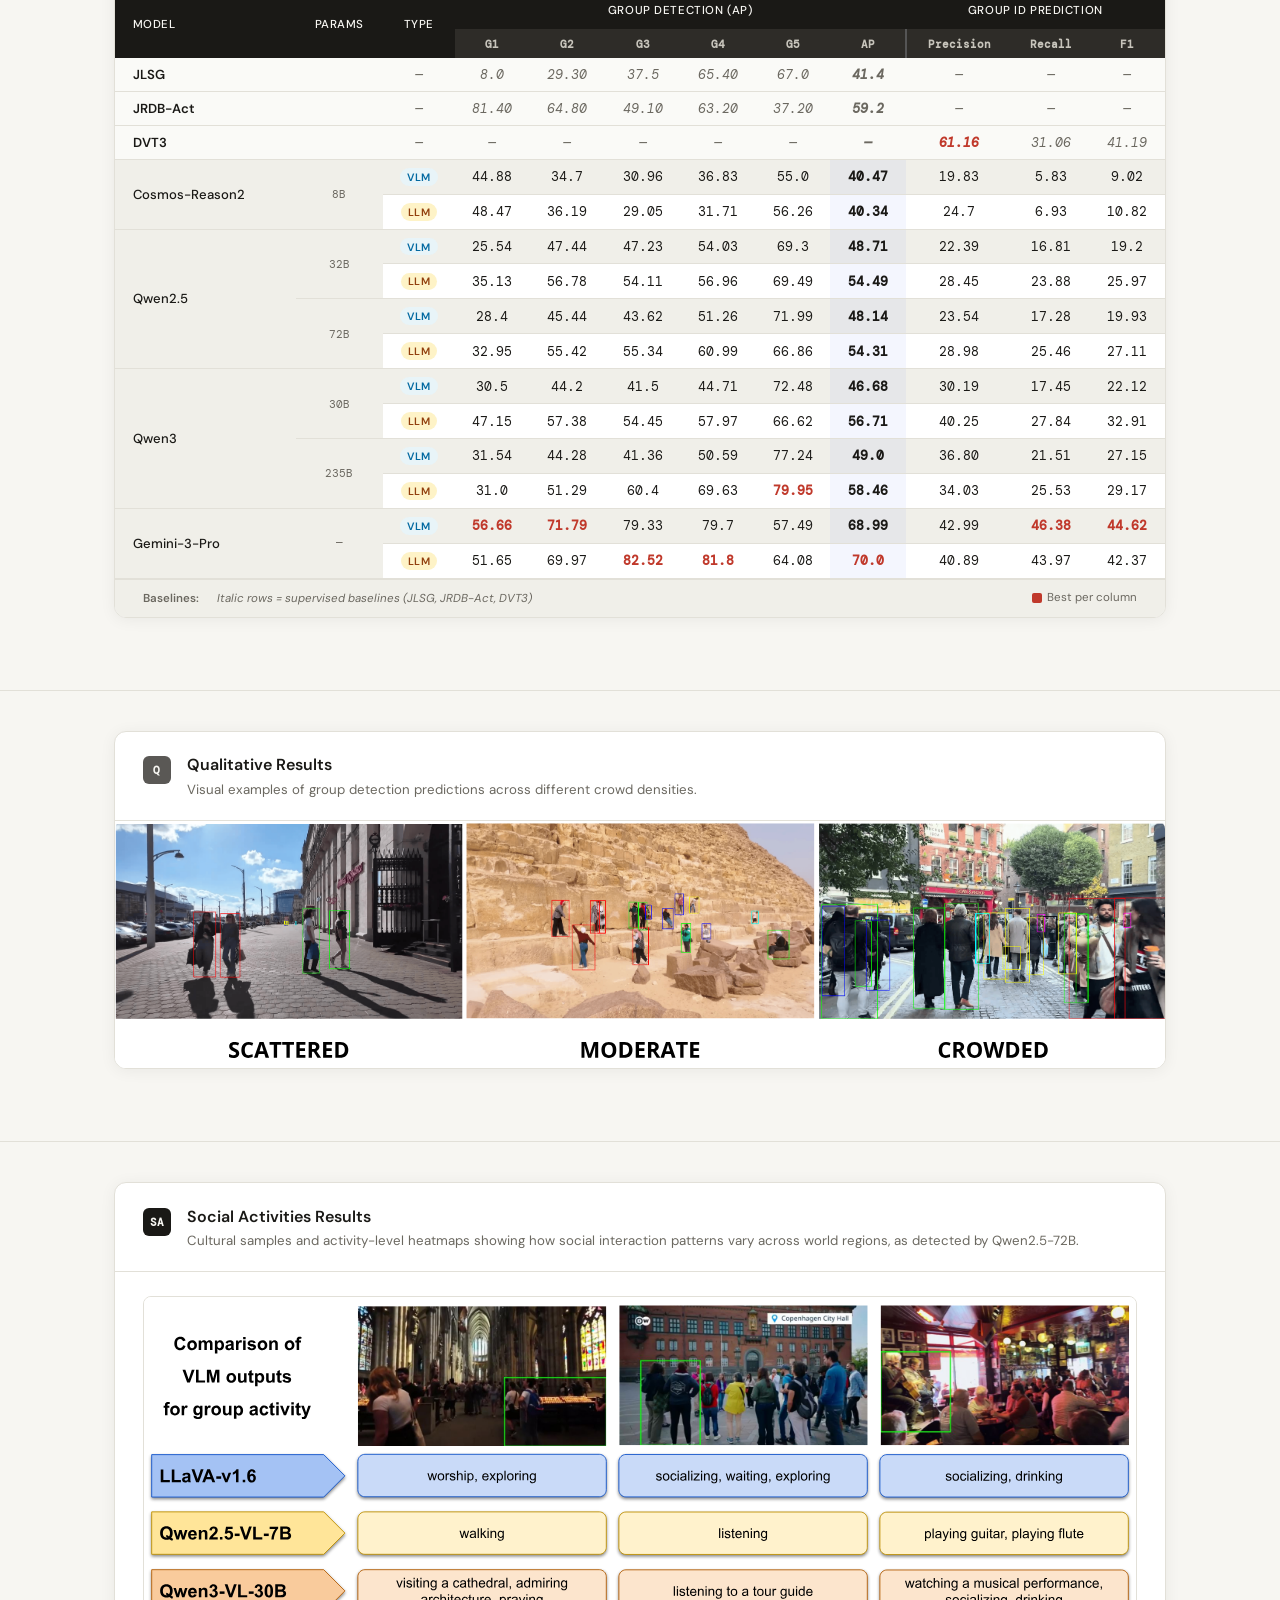
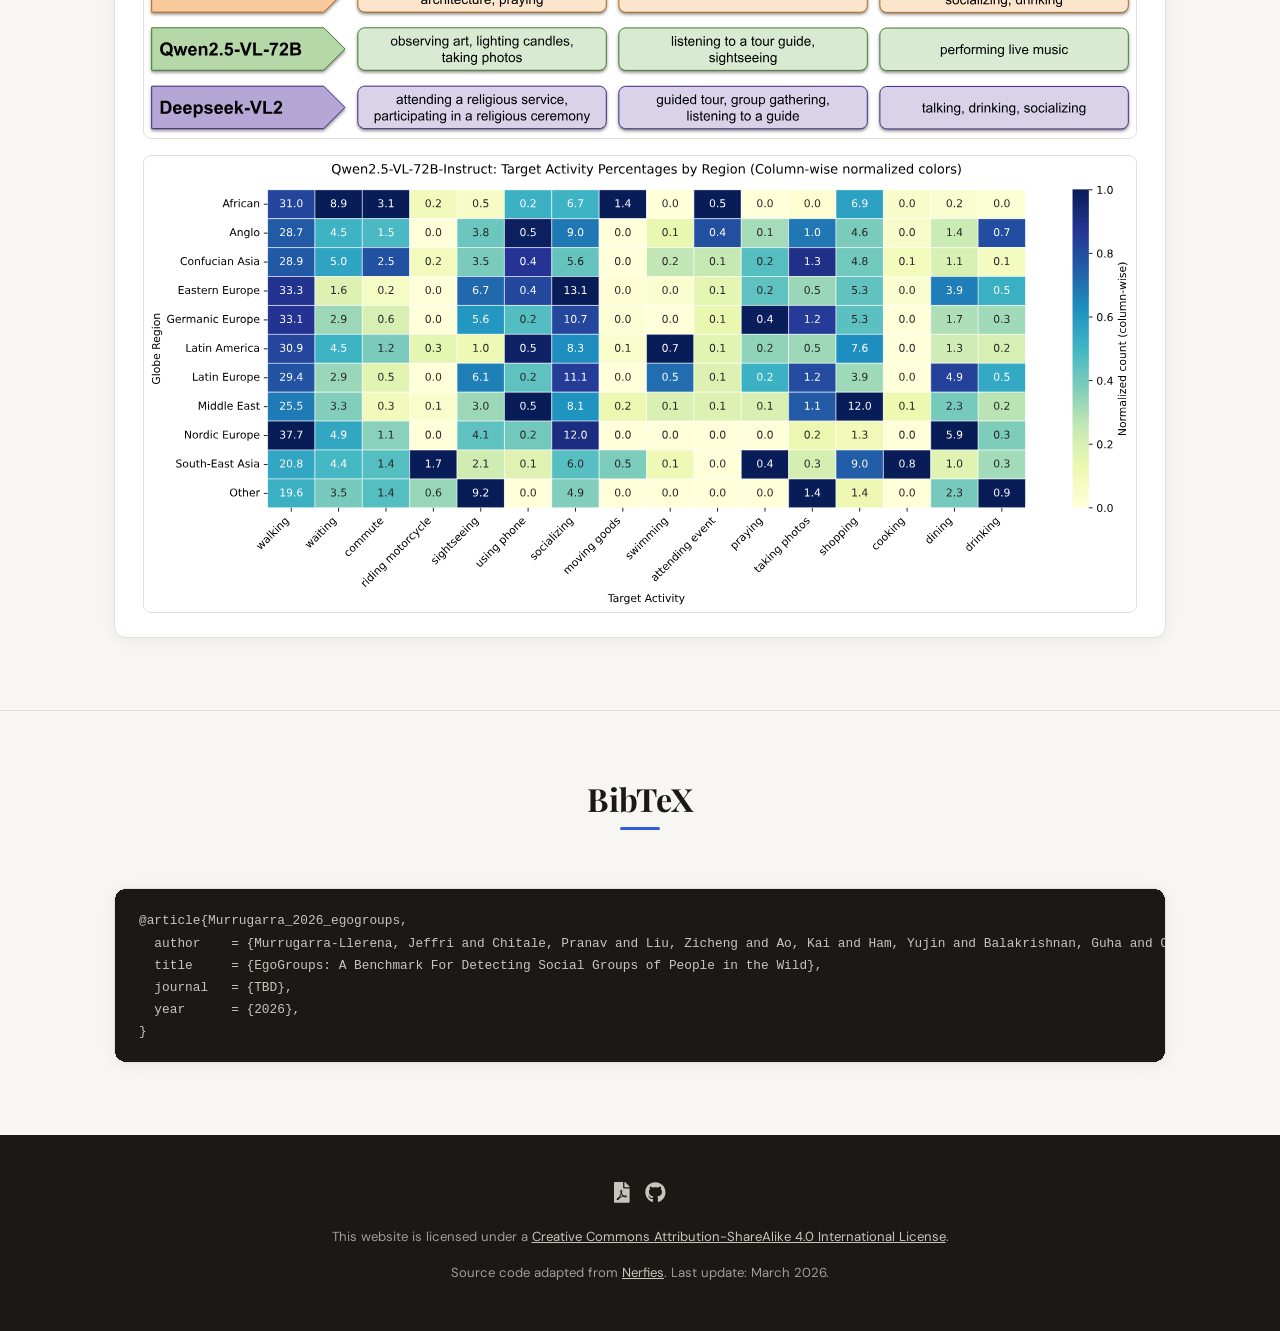
==== commit 1517e7bb: "Update index.html" ====
--- a/EgoGroups/index.html
+++ b/EgoGroups/index.html
@@ -36,7 +36,7 @@
   <div class="eg-authors">
     <span><a href="https://artcs1.github.io/">Jeffri Murrugarra-Llerena</a><sup>1</sup>,</span>
     <span><a href="https://pranavchitale.github.io/">Pranav Chitale</a><sup>1</sup>,</span>
-    <span><a href="">Zicheng Liu</a><sup>1</sup>,</span>
+    <span><a href="https://www.linkedin.com/in/zicheng-l-8342a5396/">Zicheng Liu</a><sup>1</sup>,</span>
     <span><a href="https://www.linkedin.com/in/kai-ao-9aa580397/">Kai Ao</a><sup>1</sup>,</span>
     <span><a href="https://yujinh22.github.io/">Yujin Ham</a><sup>2</sup>,</span>
     <span><a href="https://www.guhabalakrishnan.com/">Guha Balakrishnan</a><sup>2</sup>,</span>
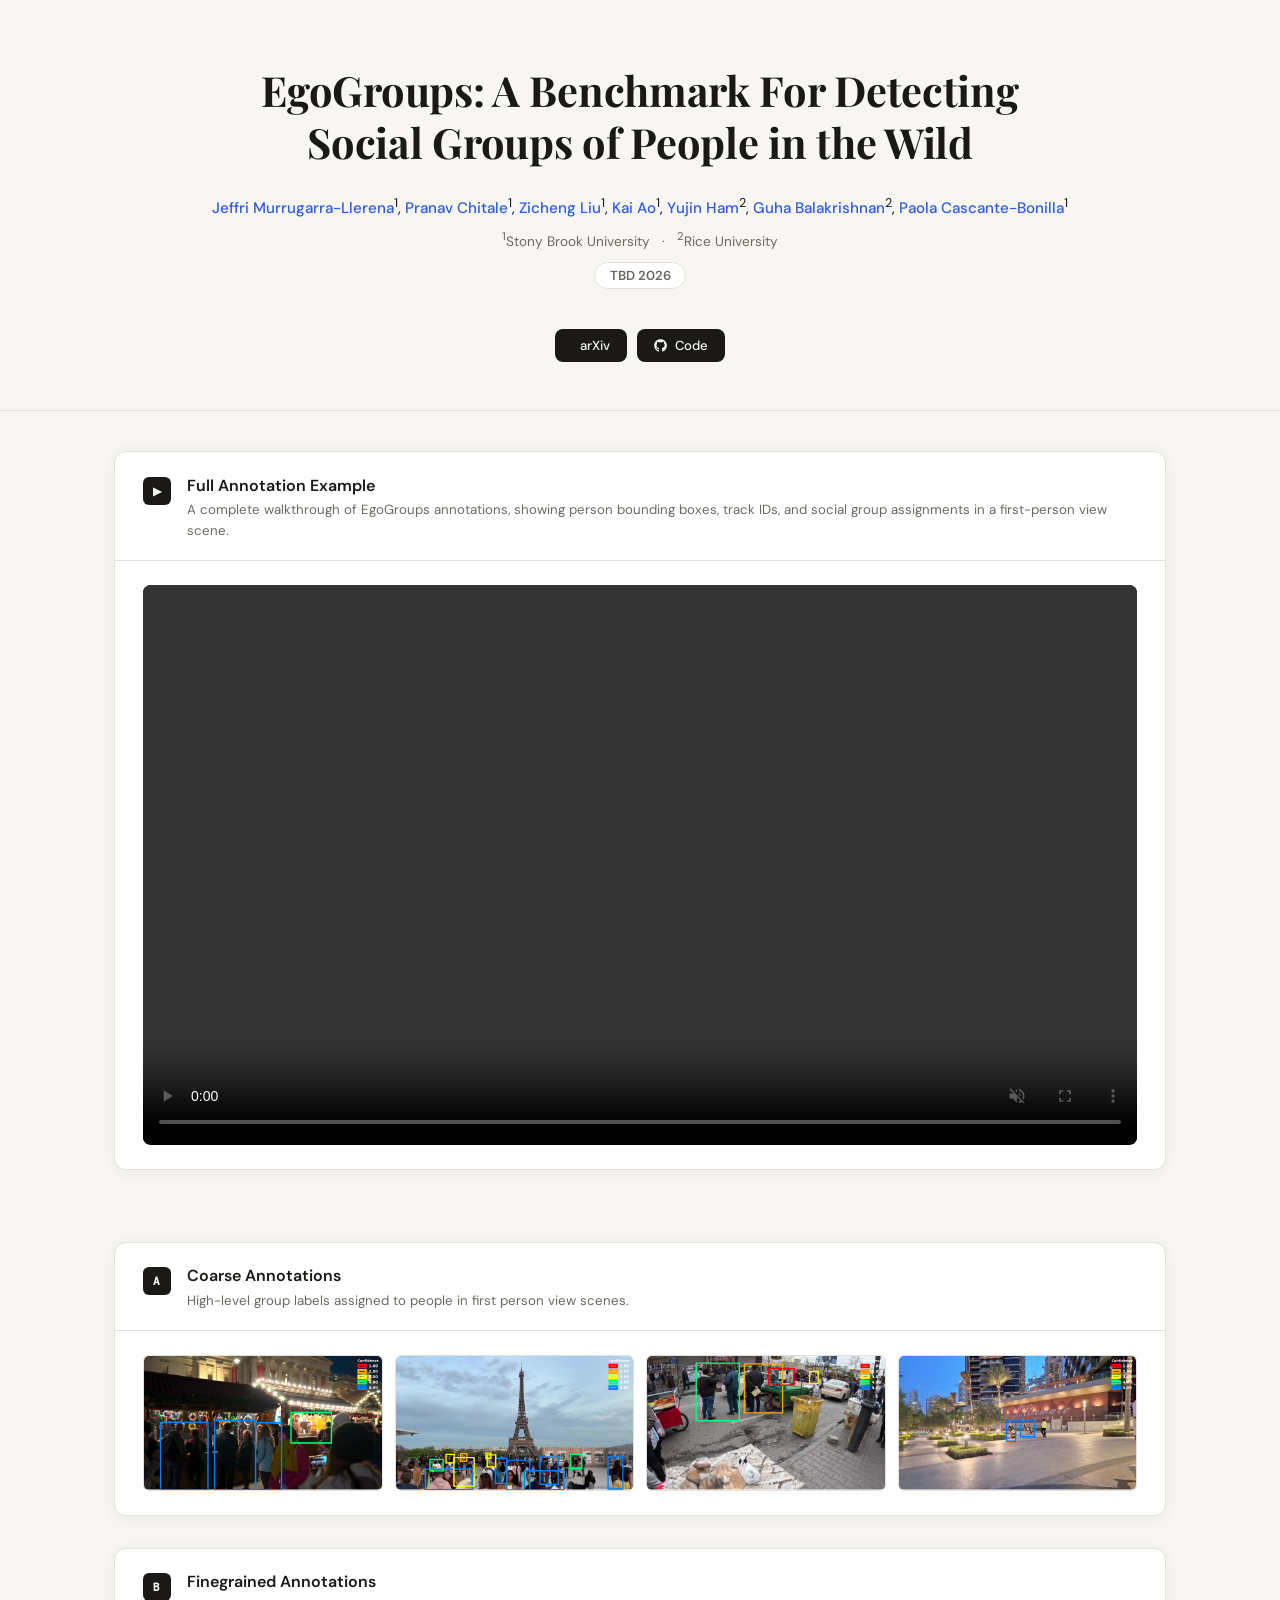
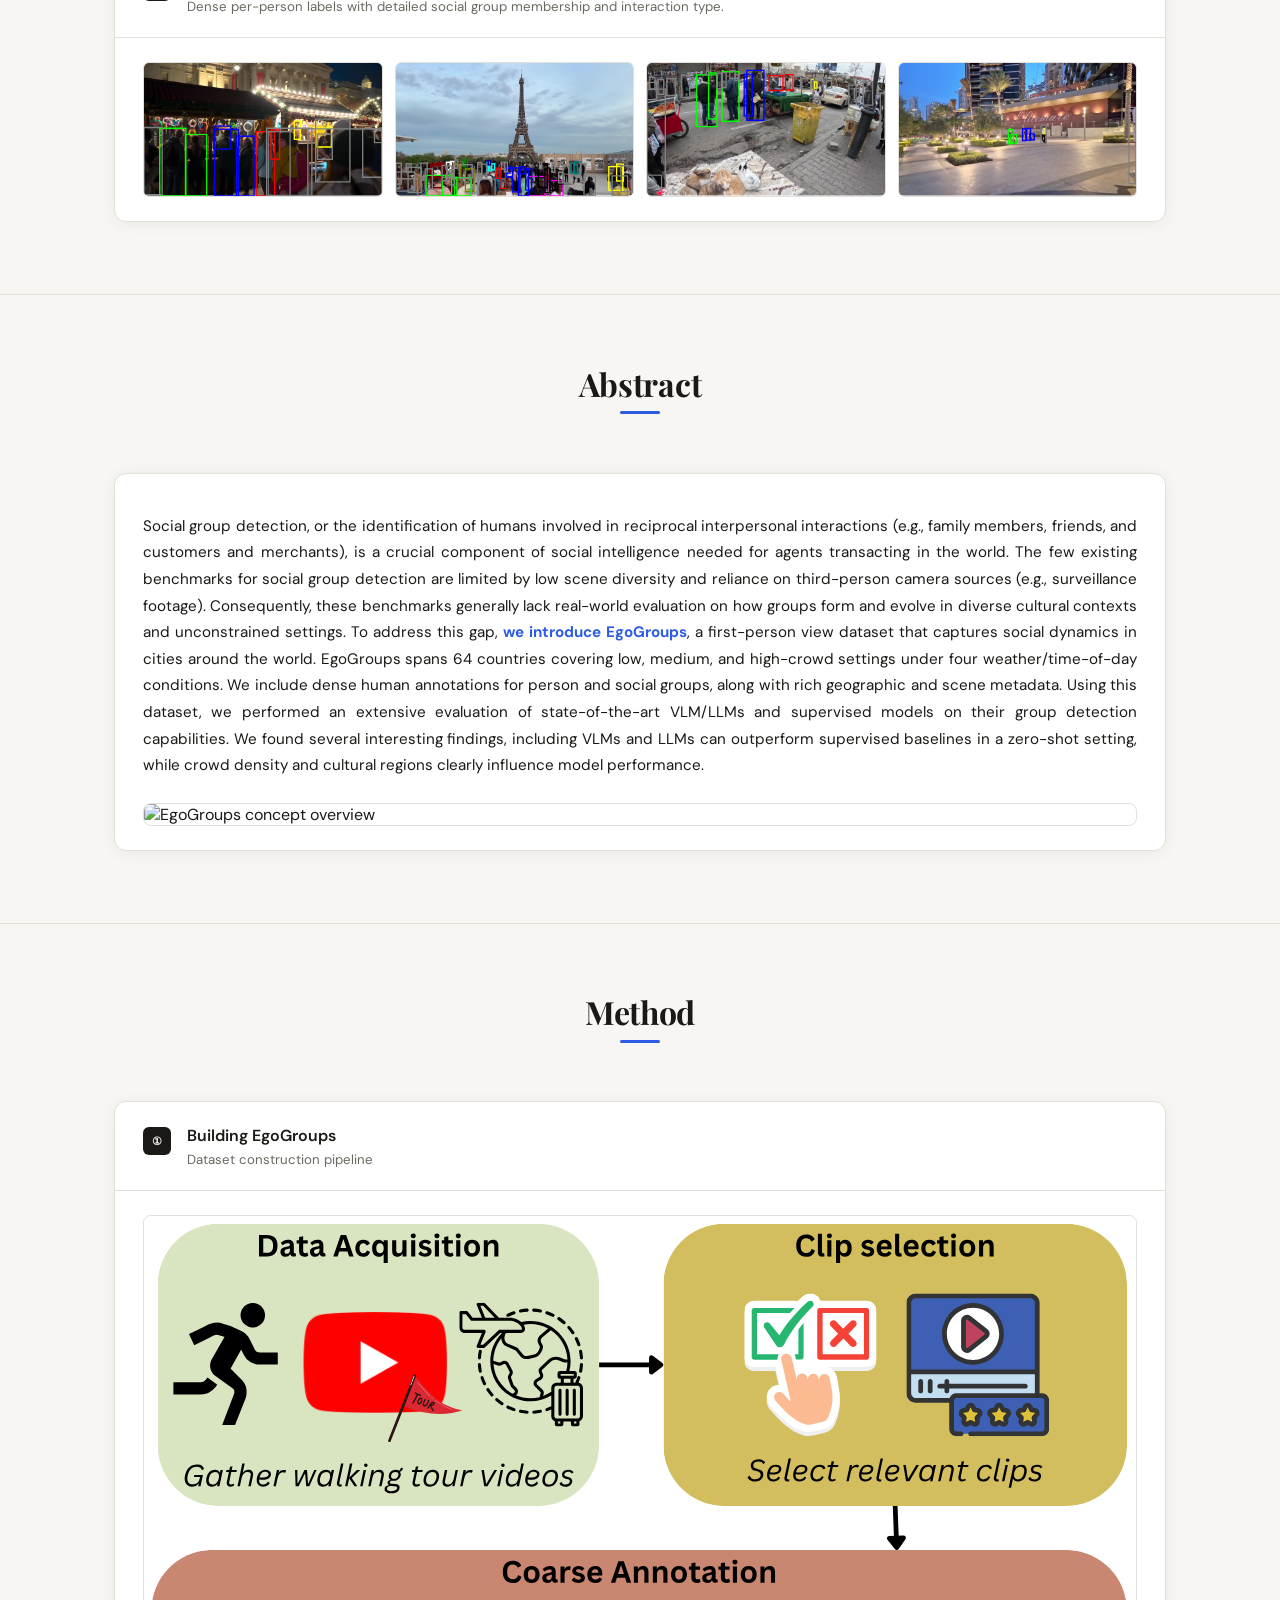
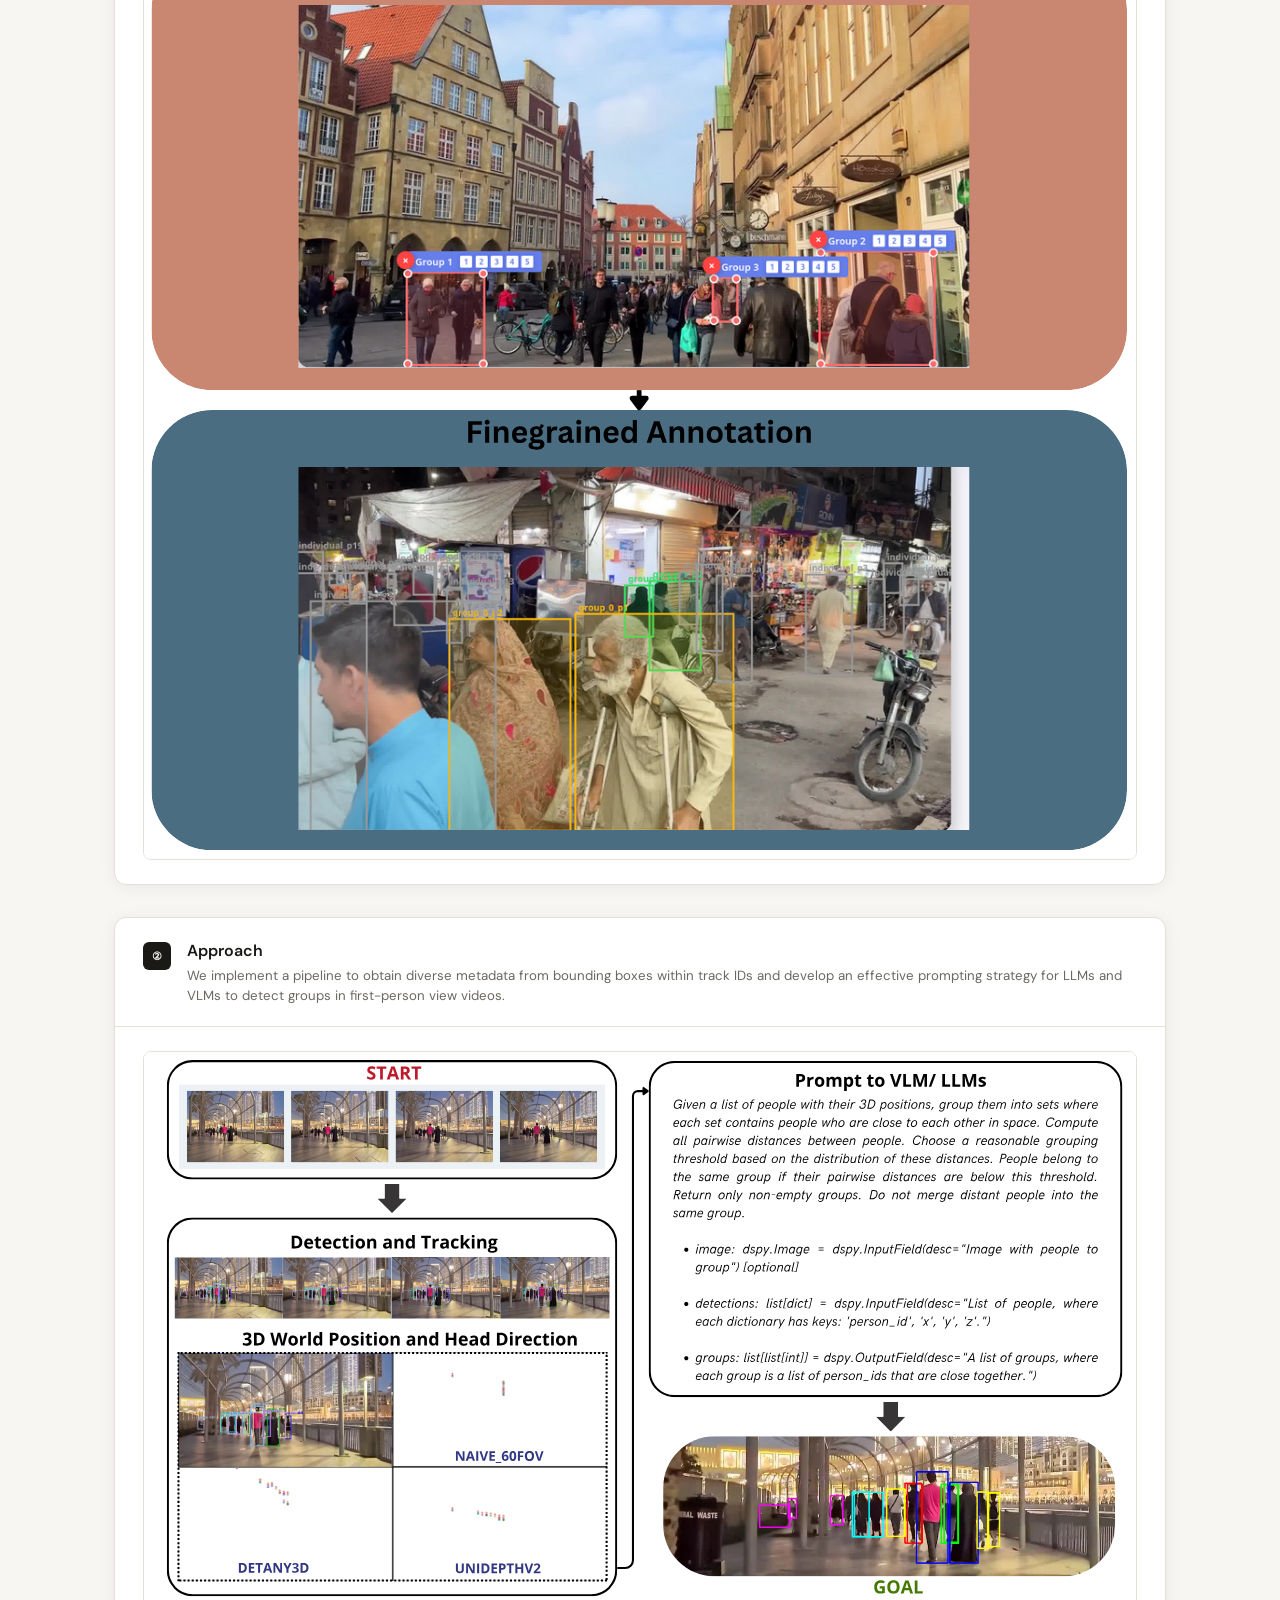
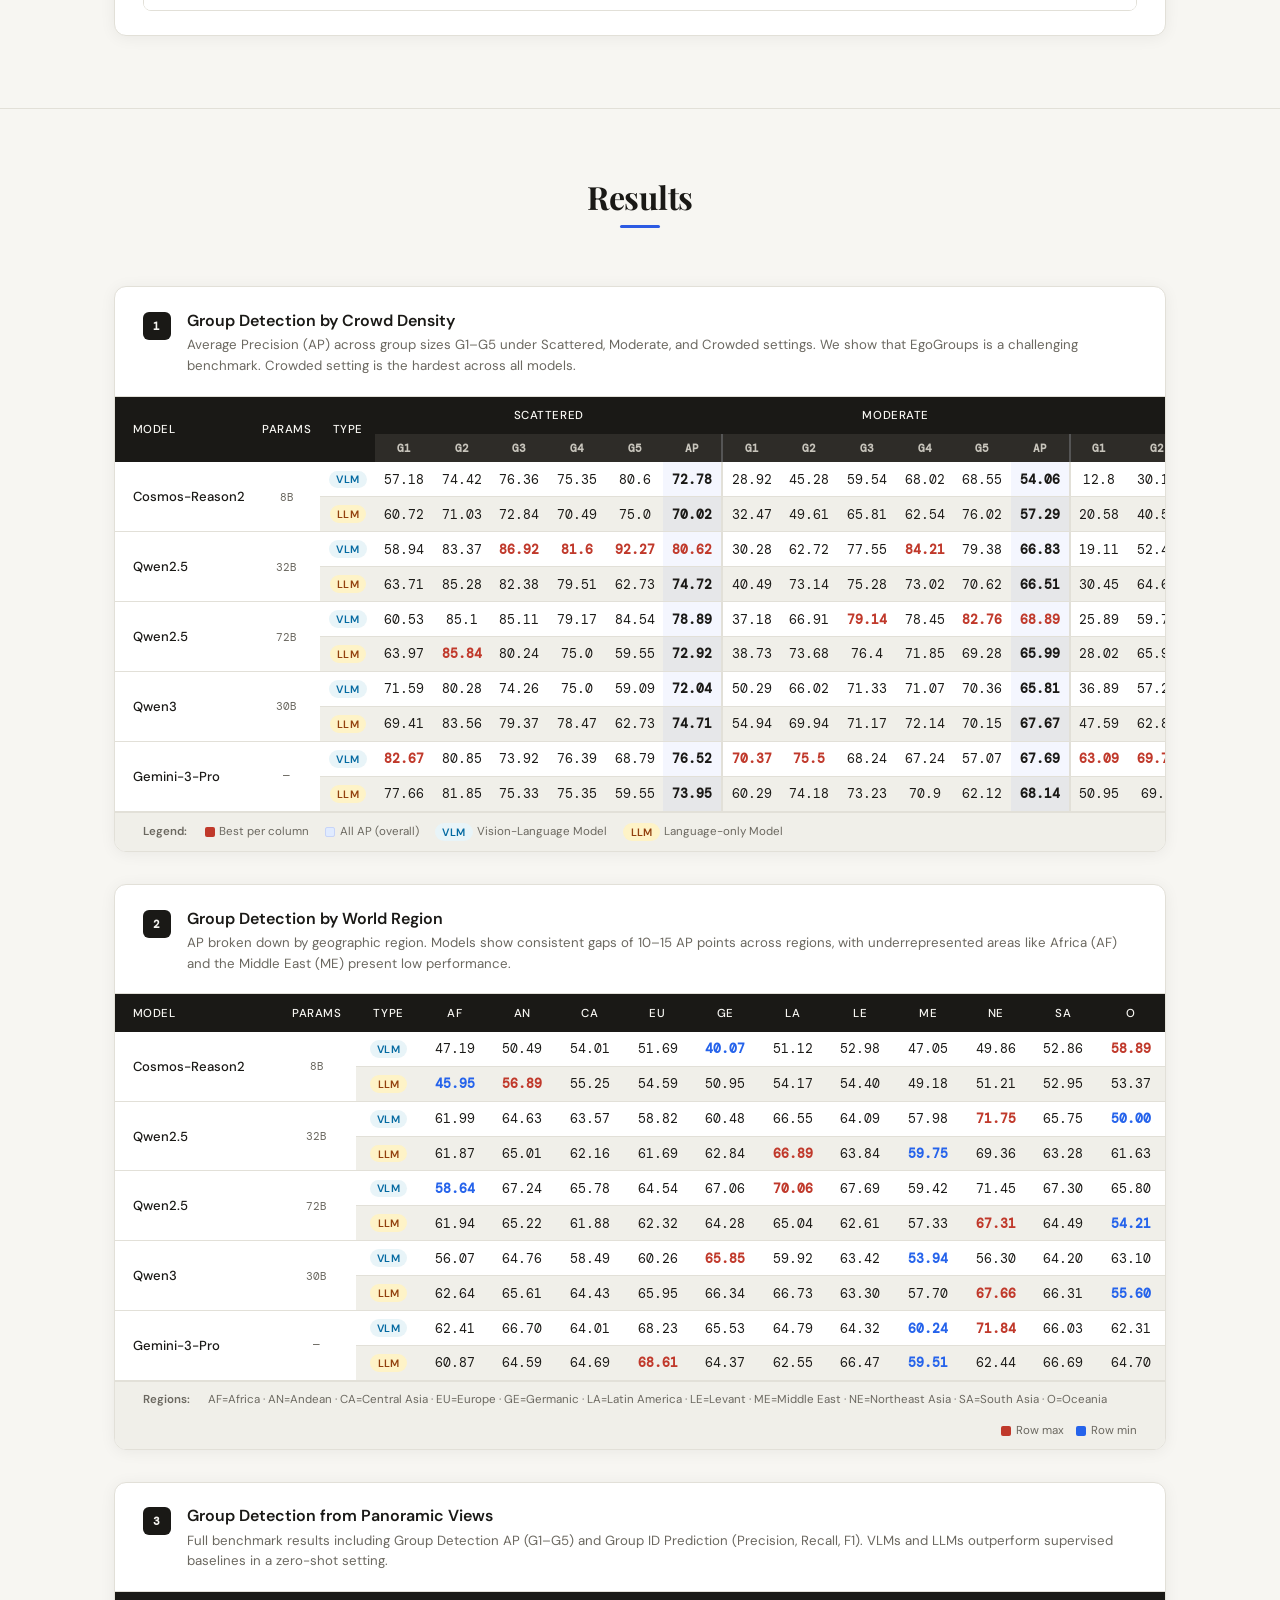
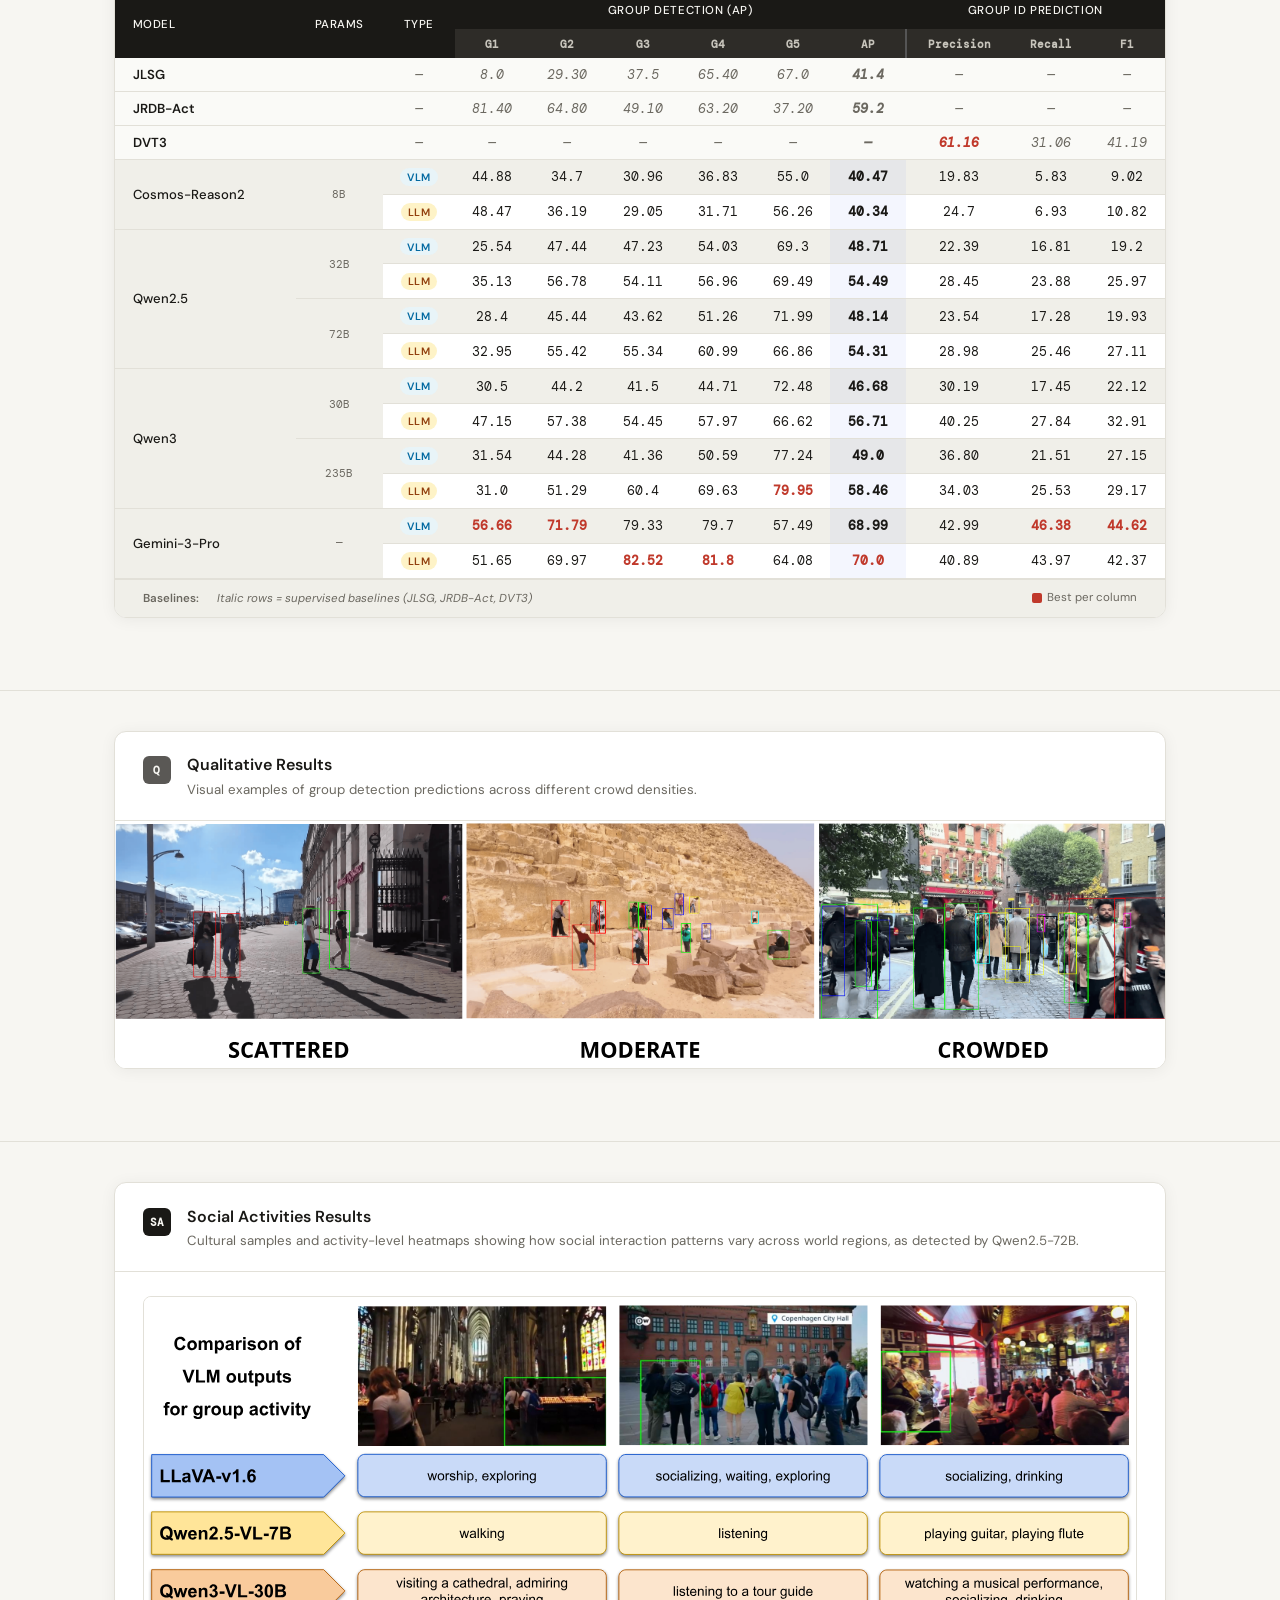
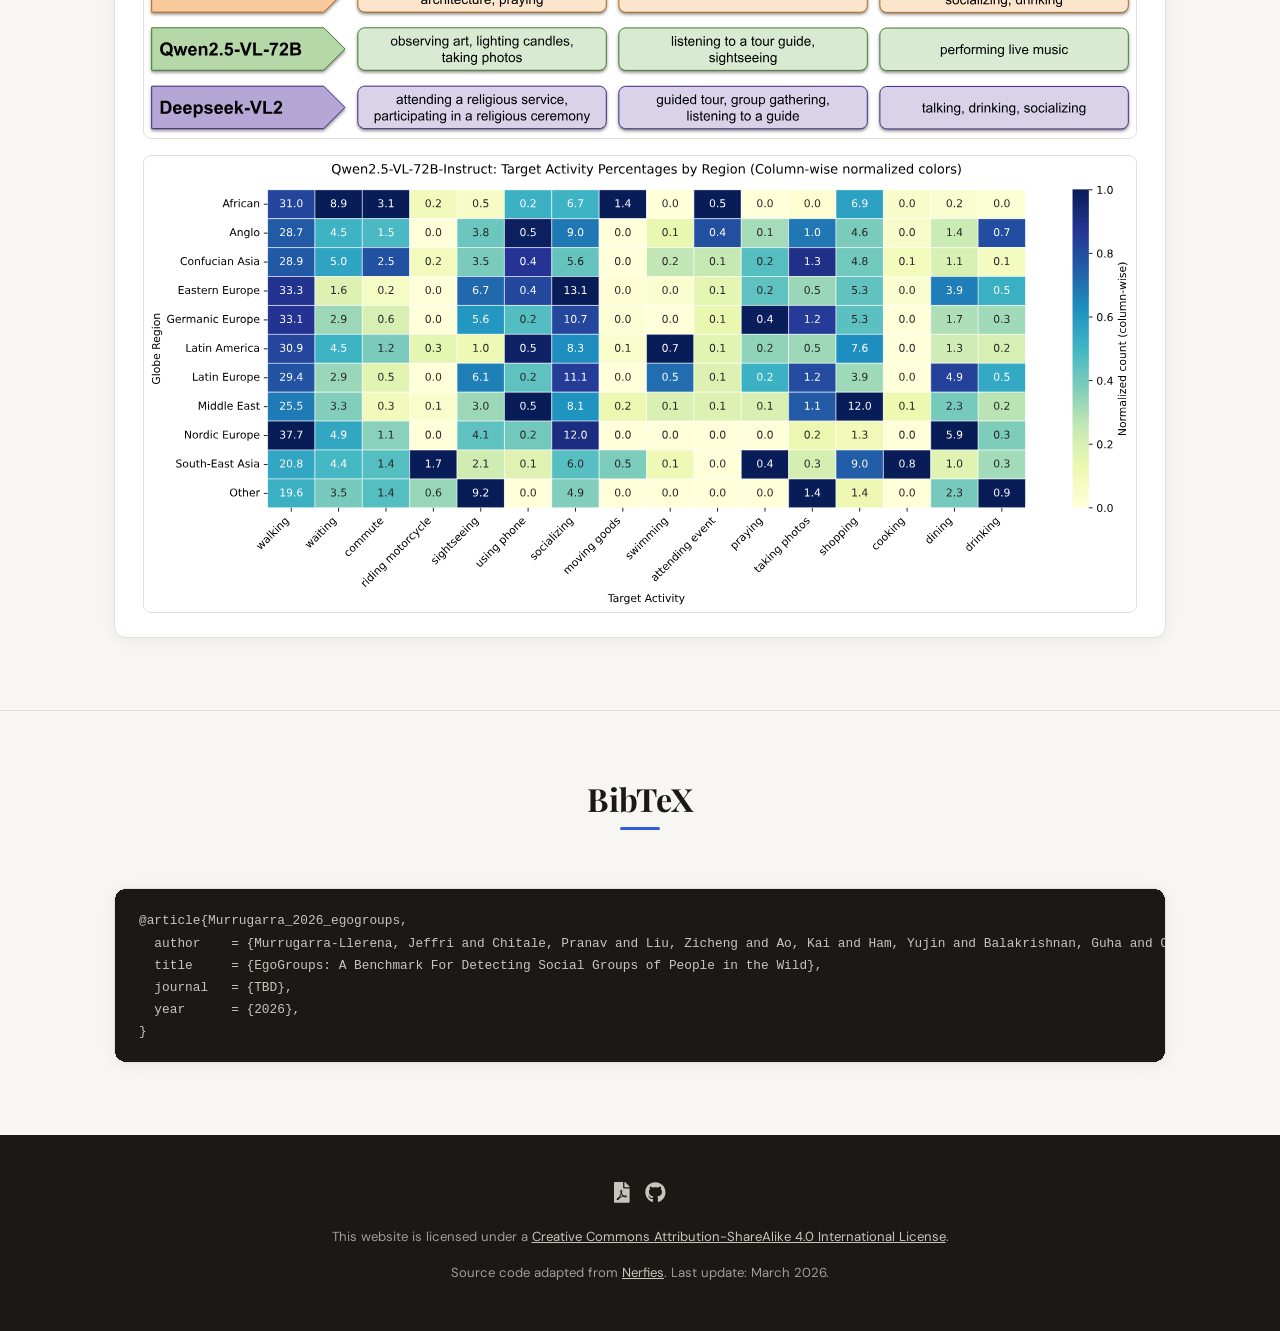
==== commit 7c08388e: "Update index.html" ====
--- a/EgoGroups/index.html
+++ b/EgoGroups/index.html
@@ -75,10 +75,20 @@
     </div>
     <div class="eg-card-body">
       <div class="eg-video-wrap">
-        <video controls autoplay muted loop>
-          <source src="./static/videos/video.mp4" type="video/mp4">
-          Your browser does not support the video tag.
-        </video>
+        <video id="myVideo" controls autoplay muted loop>
+  <source src="./static/videos/video.mp4" type="video/mp4">
+</video>
+
+<script>
+  const video = document.getElementById("myVideo");
+
+  video.addEventListener("loadedmetadata", () => {
+    const desiredDuration = 5; // seconds
+    const actualDuration = video.duration;
+
+    video.playbackRate = actualDuration / desiredDuration;
+  });
+</script>
       </div>
     </div>
   </div>
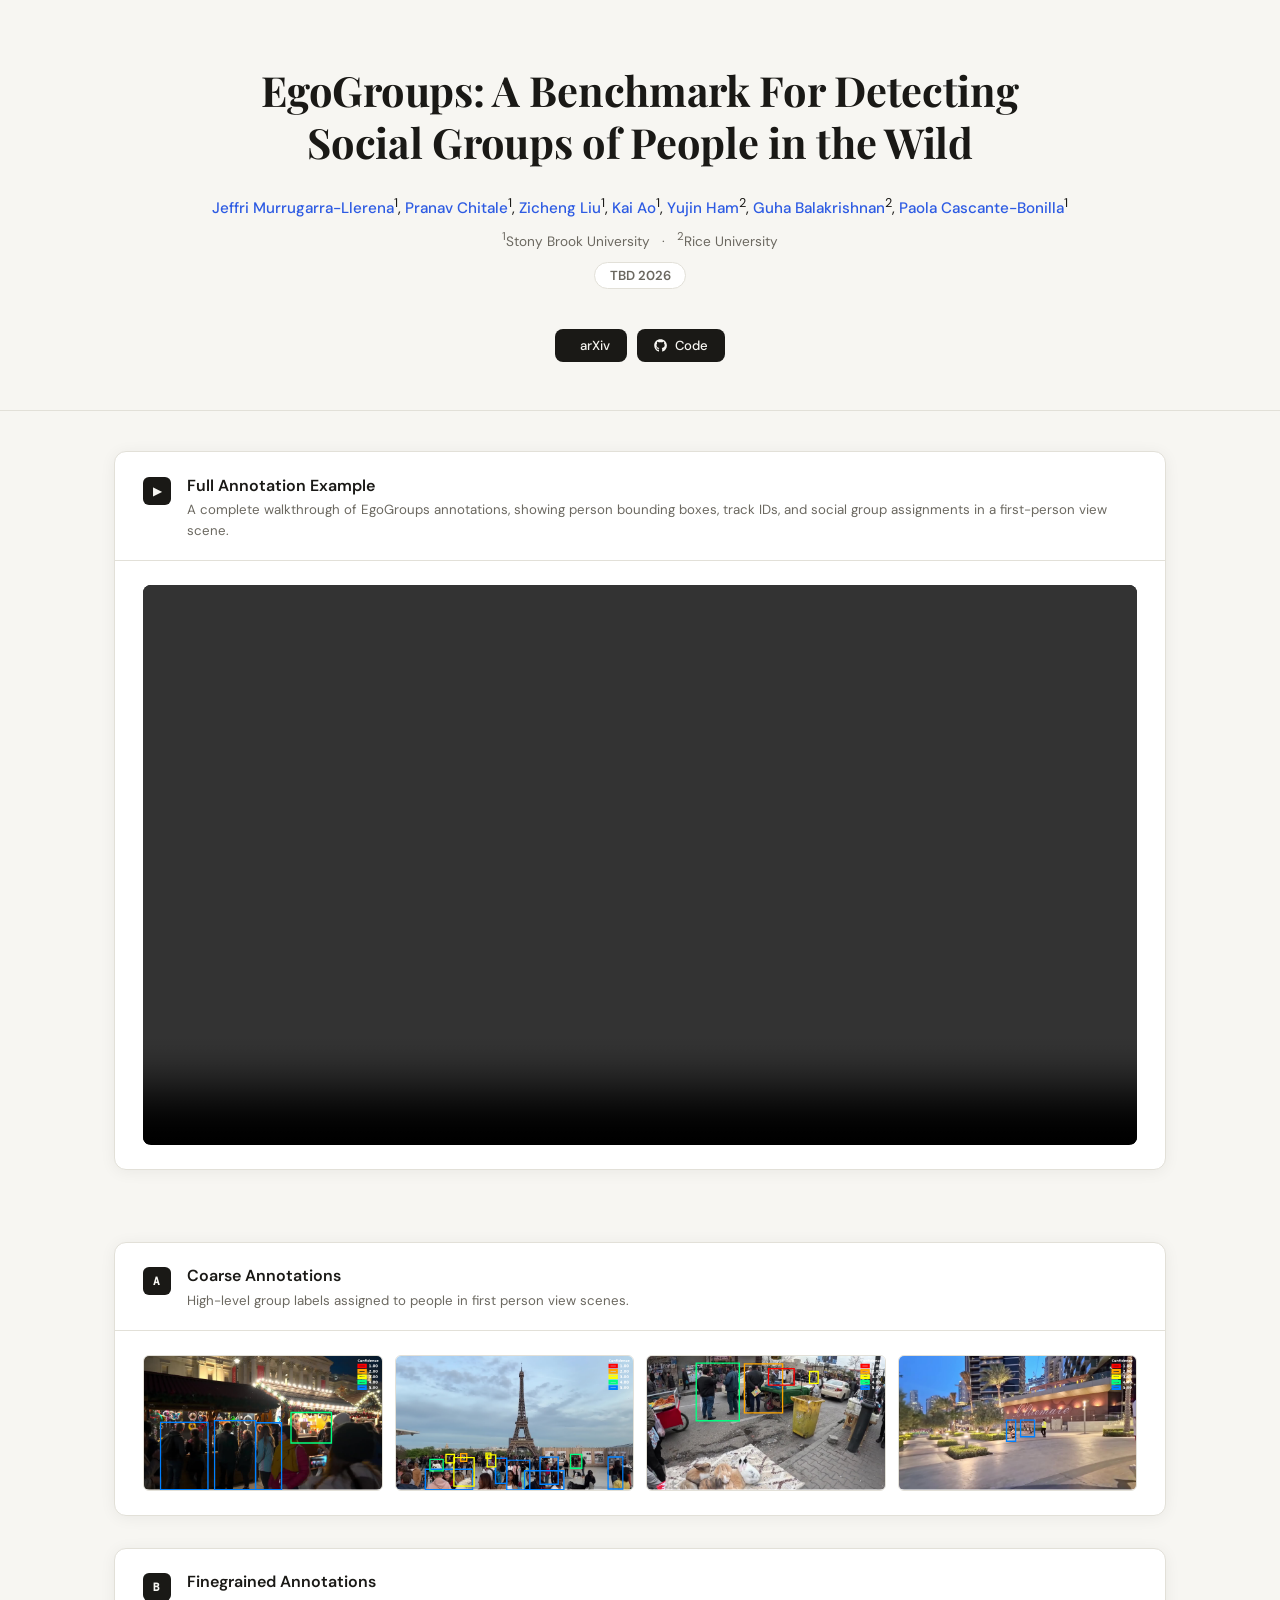
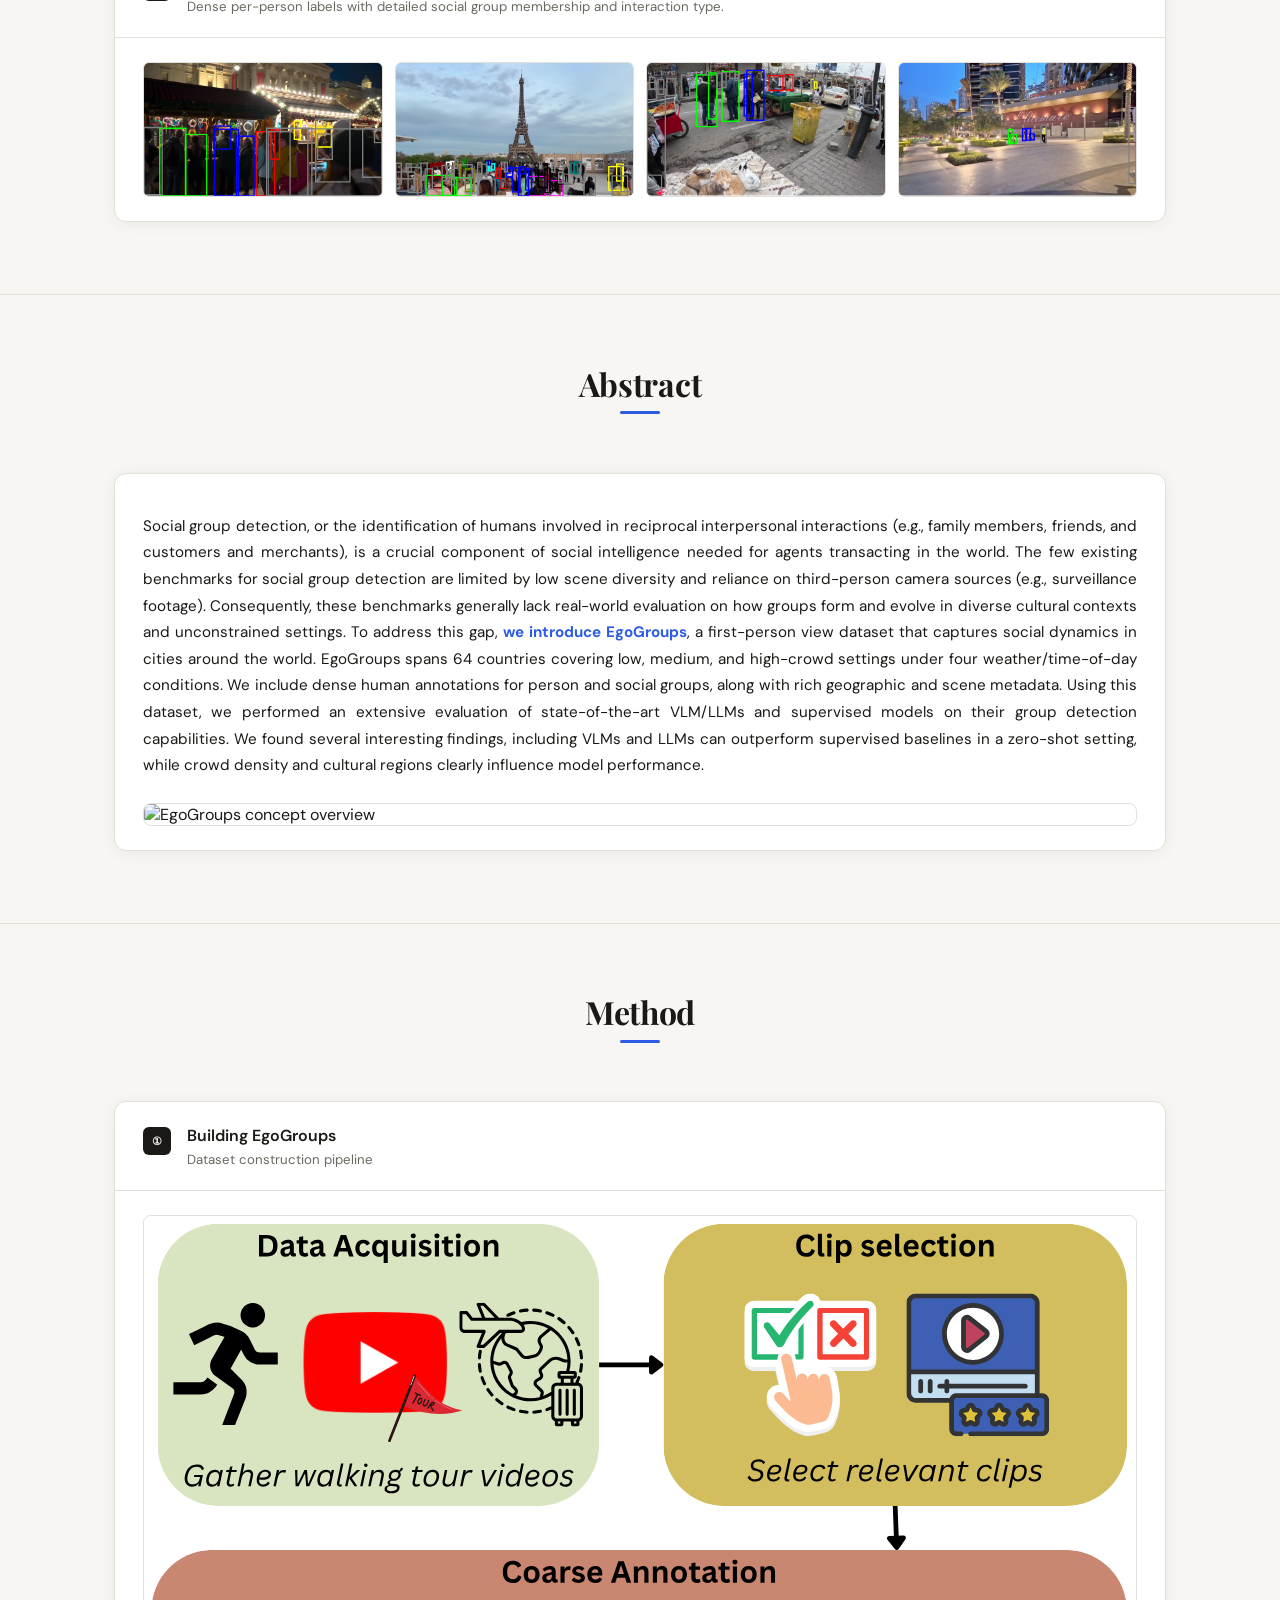
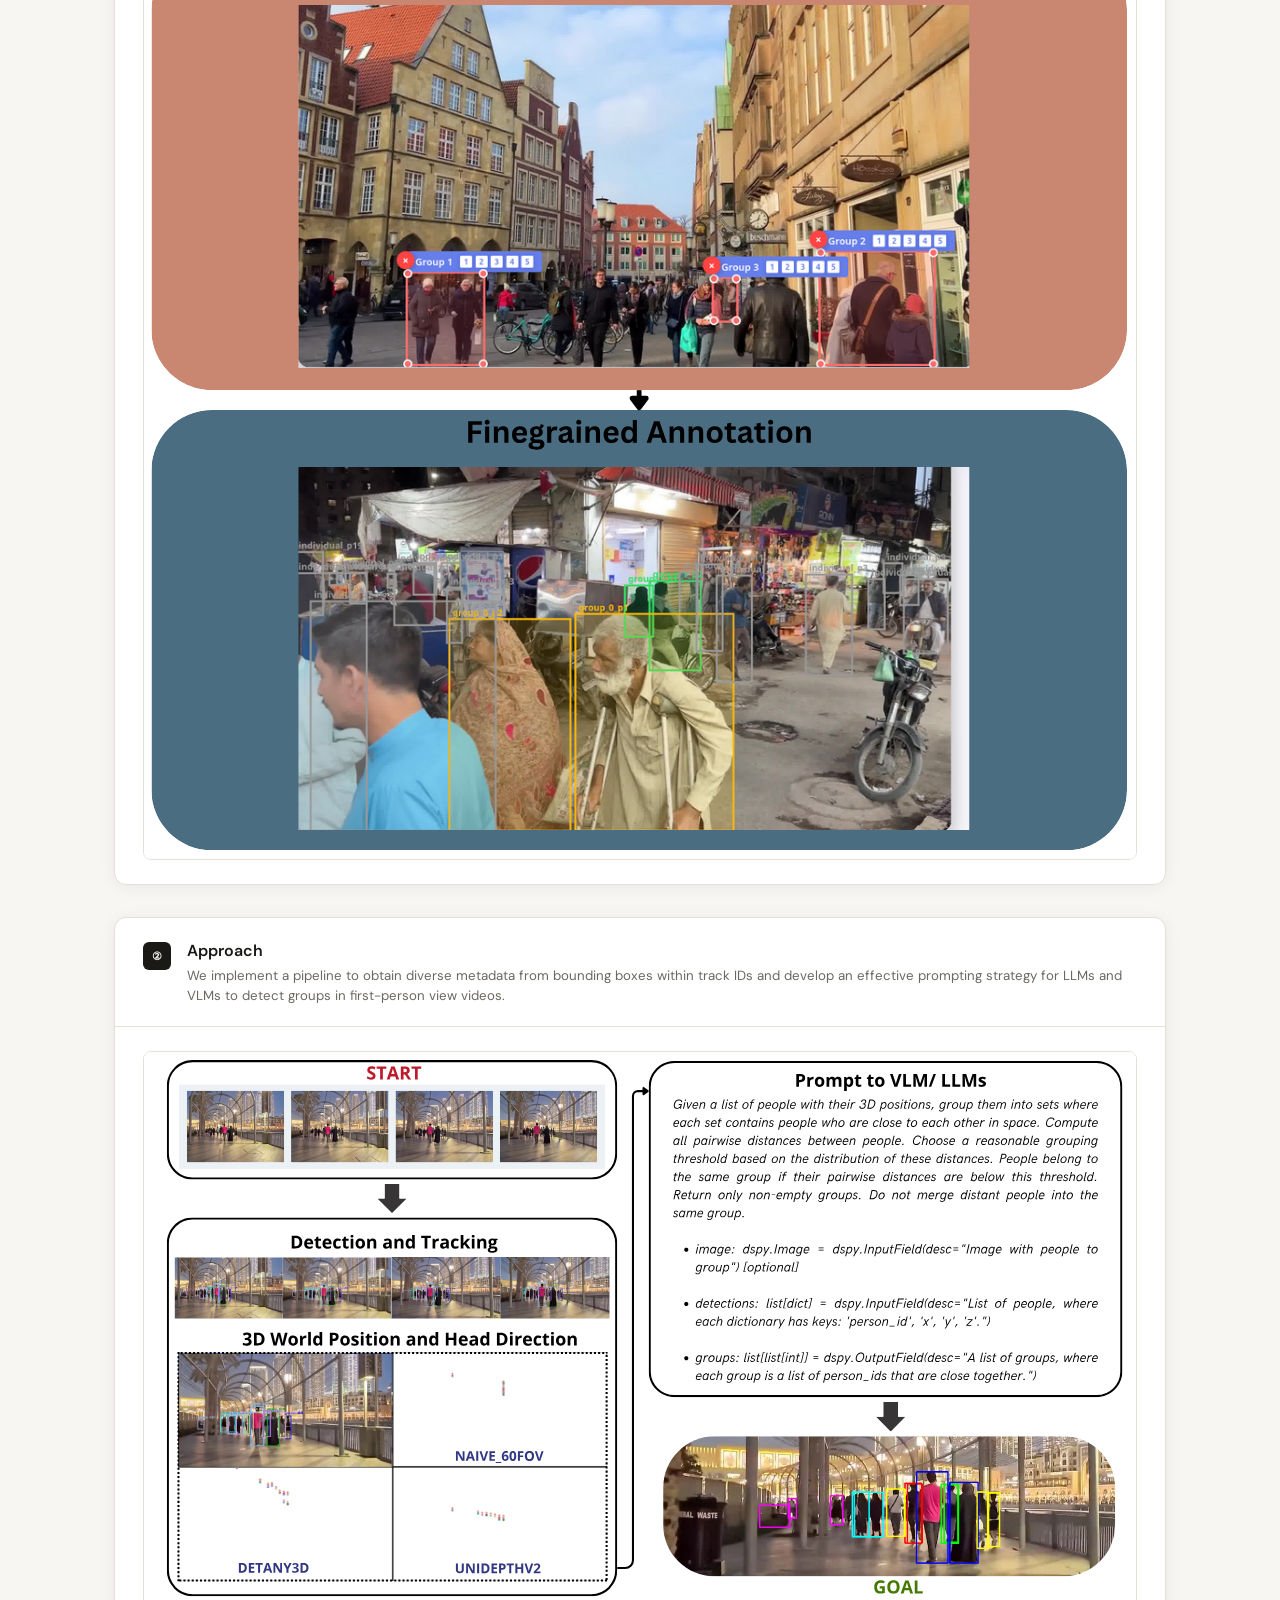
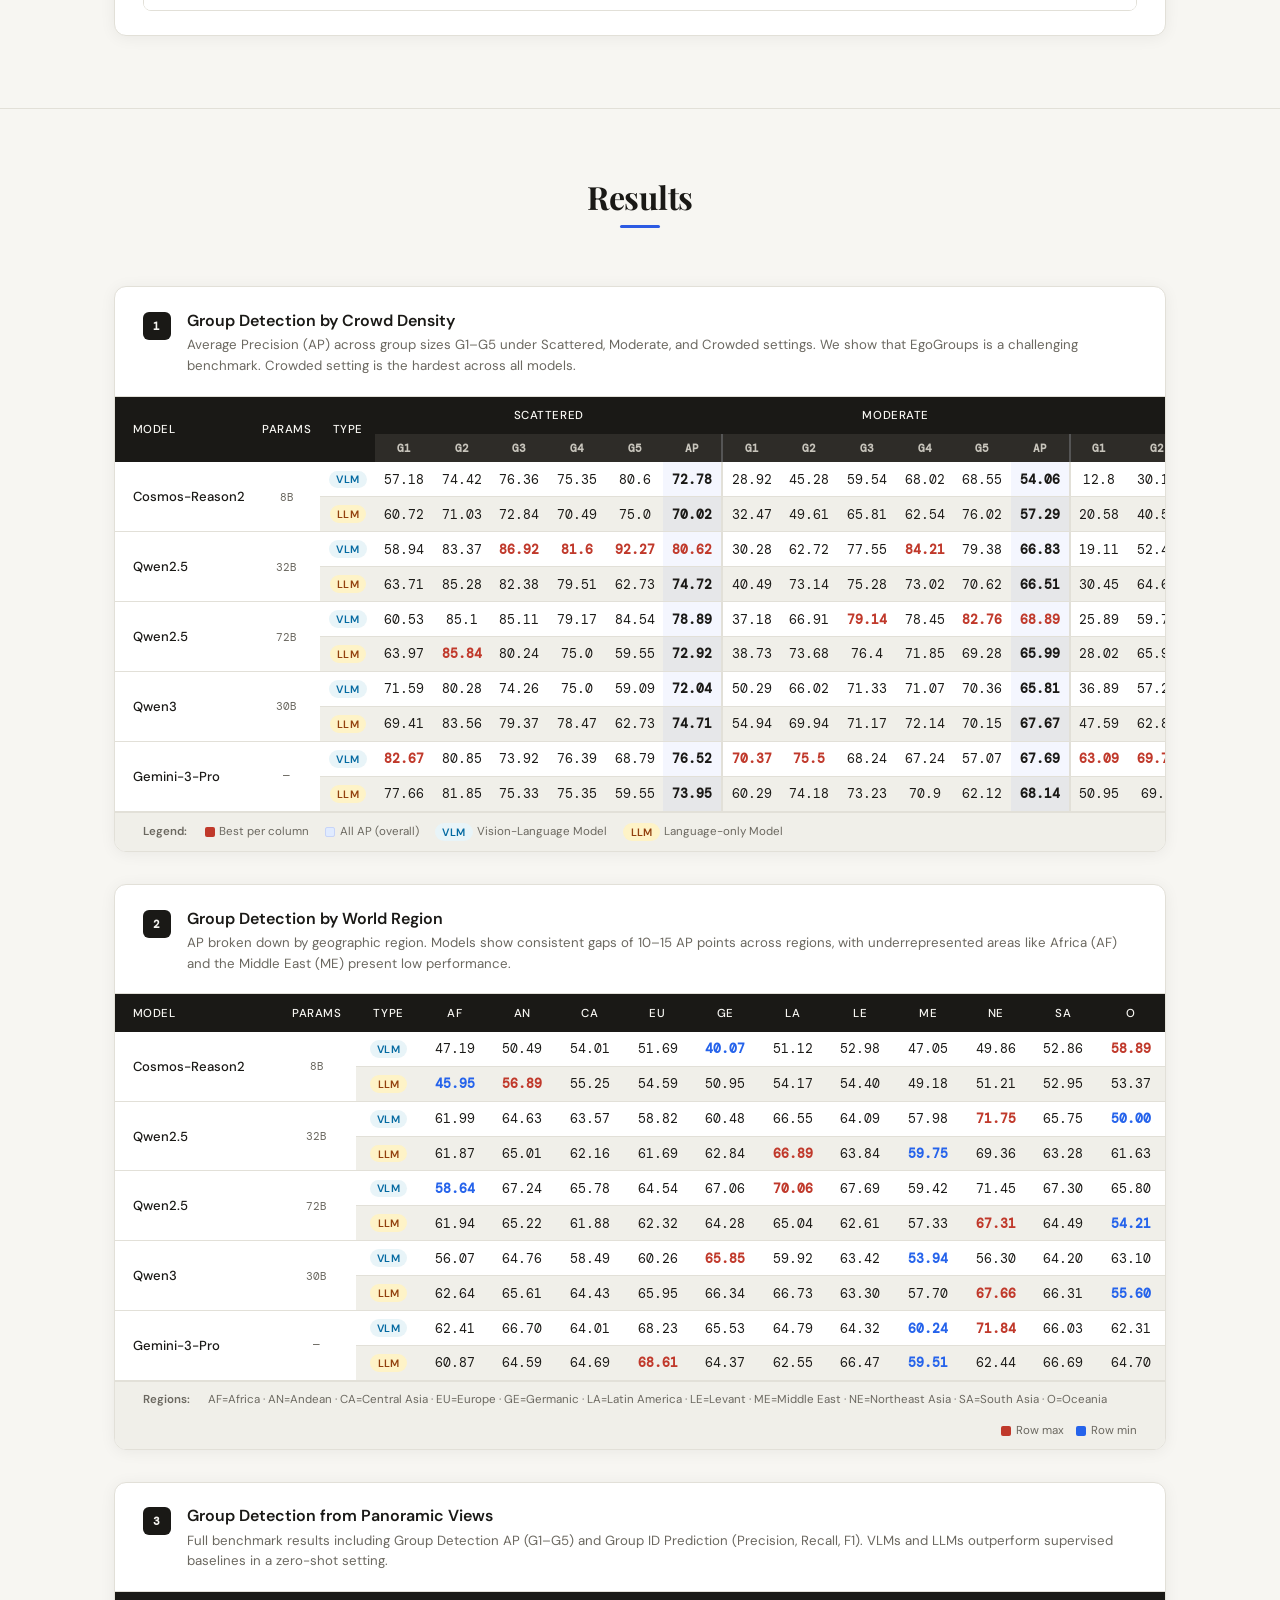
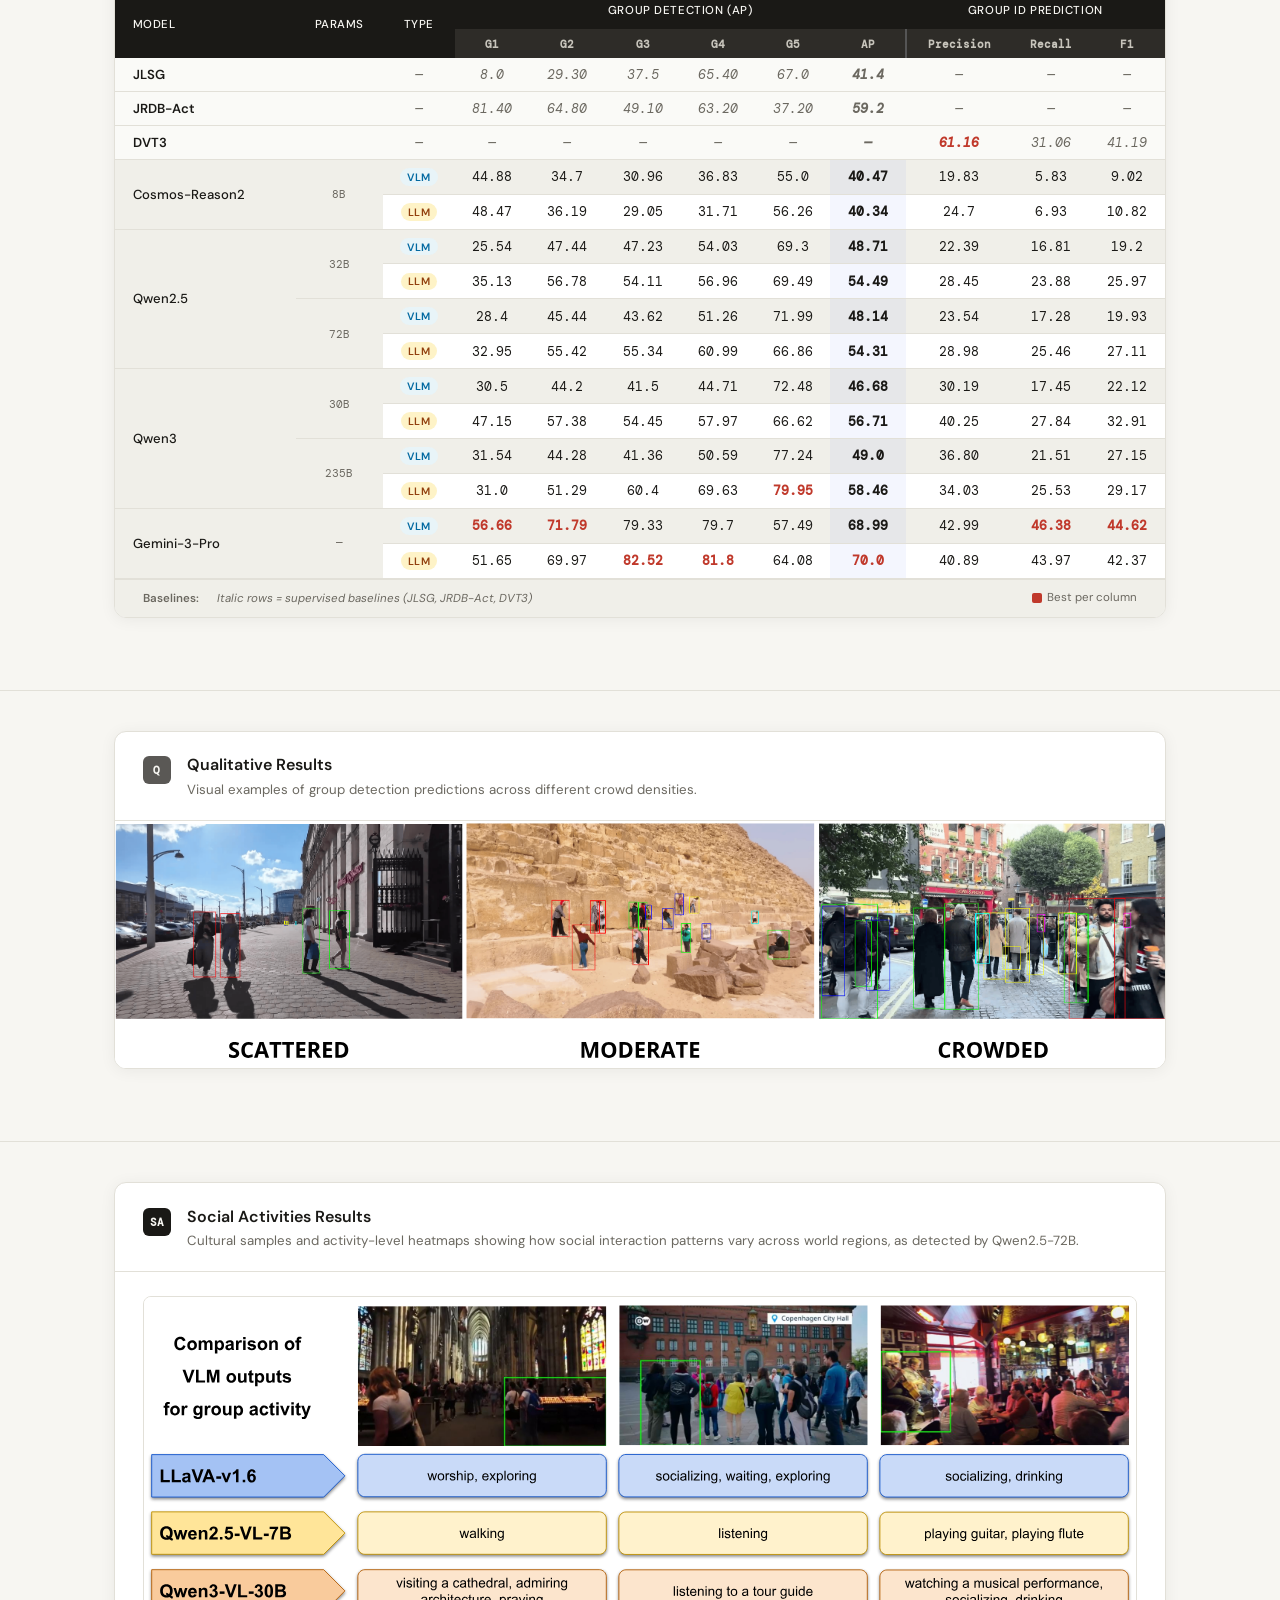
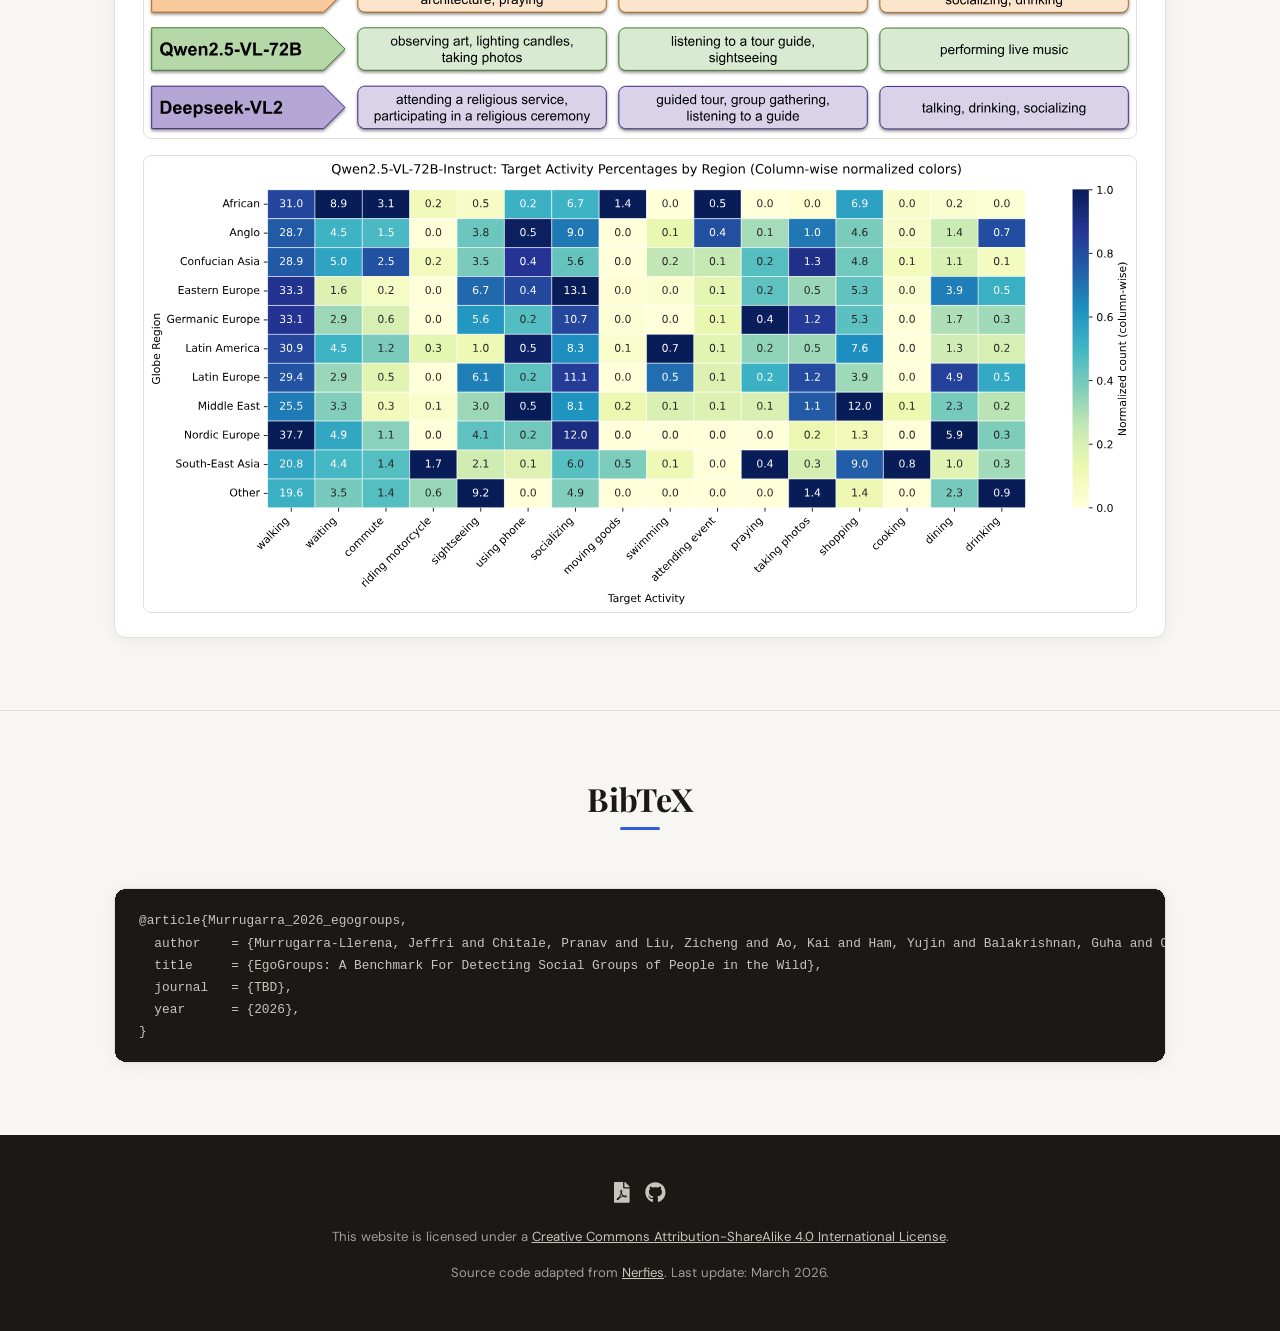
==== commit c313fba4: "Update index.html" ====
--- a/EgoGroups/index.html
+++ b/EgoGroups/index.html
@@ -75,20 +75,10 @@
     </div>
     <div class="eg-card-body">
       <div class="eg-video-wrap">
-        <video id="myVideo" controls autoplay muted loop>
-  <source src="./static/videos/video.mp4" type="video/mp4">
-</video>
-
-<script>
-  const video = document.getElementById("myVideo");
-
-  video.addEventListener("loadedmetadata", () => {
-    const desiredDuration = 5; // seconds
-    const actualDuration = video.duration;
-
-    video.playbackRate = actualDuration / desiredDuration;
-  });
-</script>
+         <video controls autoplay muted loop>
+         <source src="./static/videos/video.mp4" type="video/mp4">
+         Your browser does not support the video tag.
+         </video>
       </div>
     </div>
   </div>
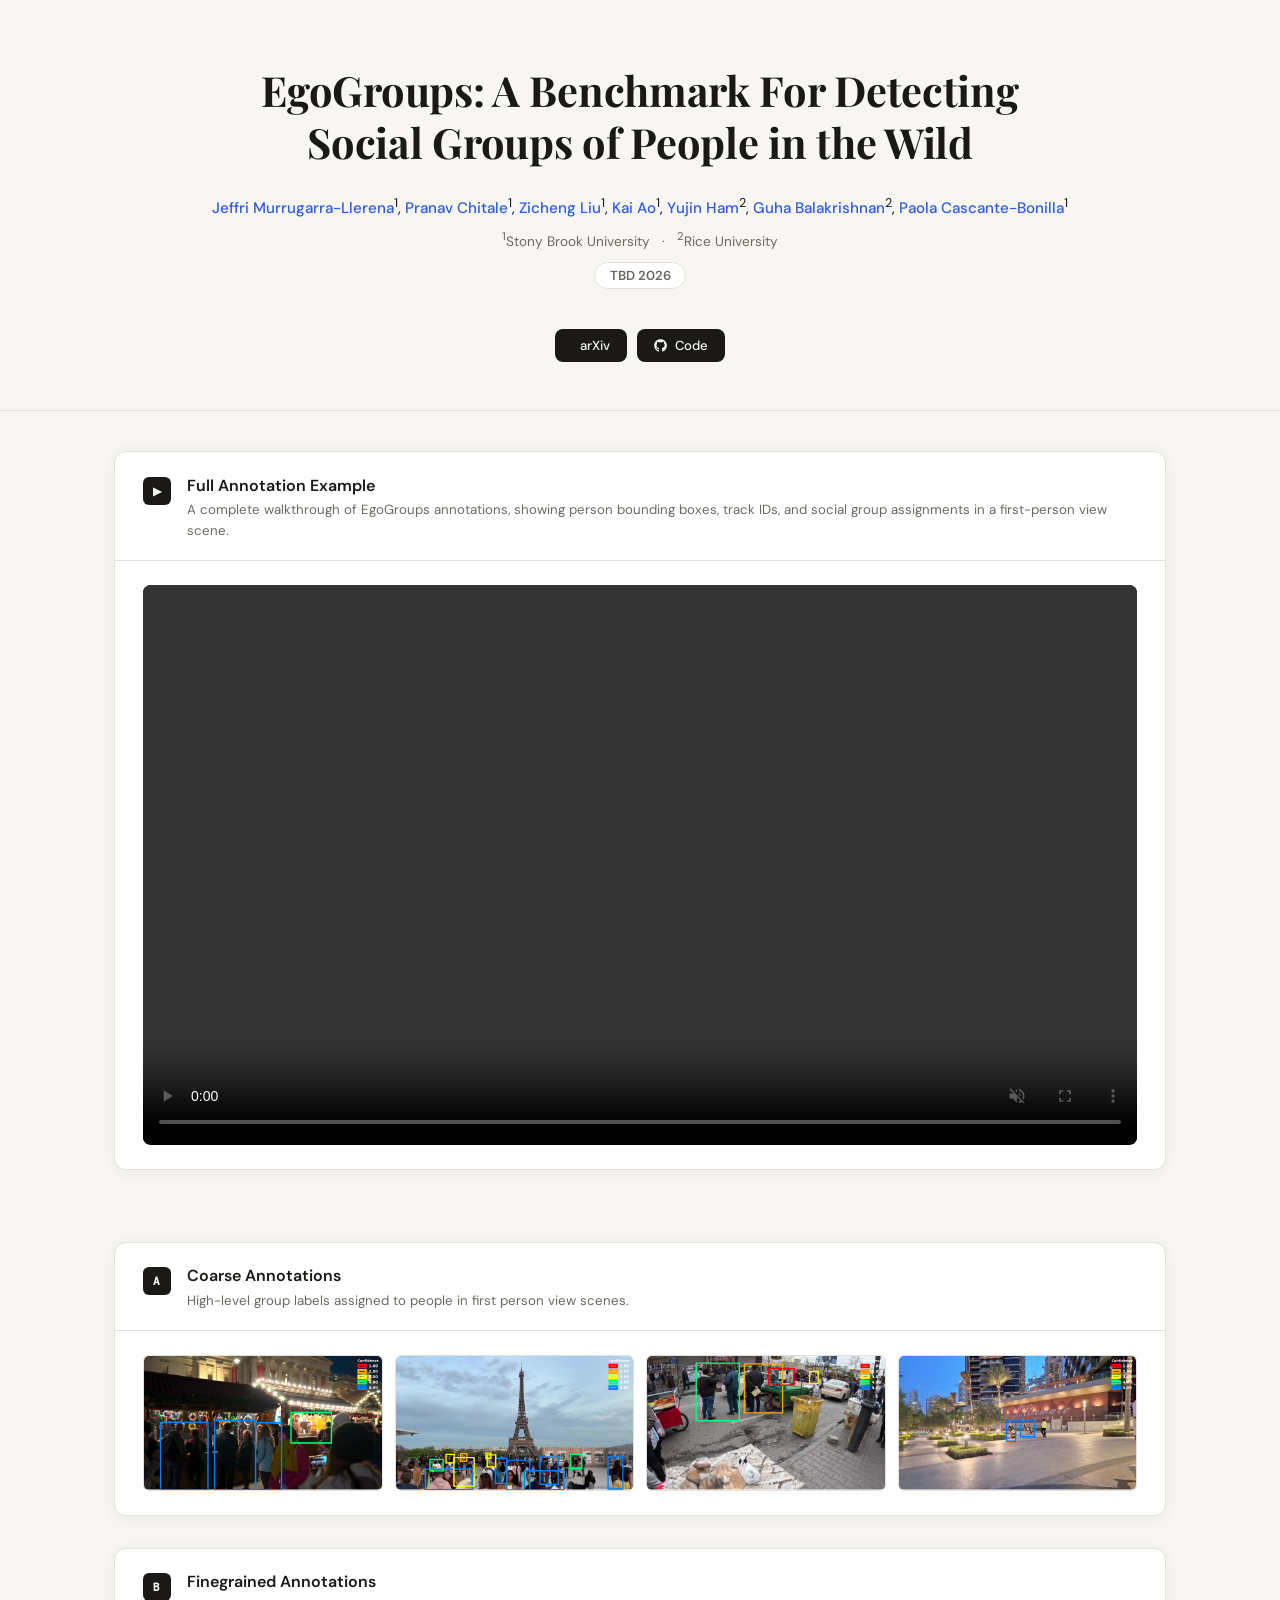
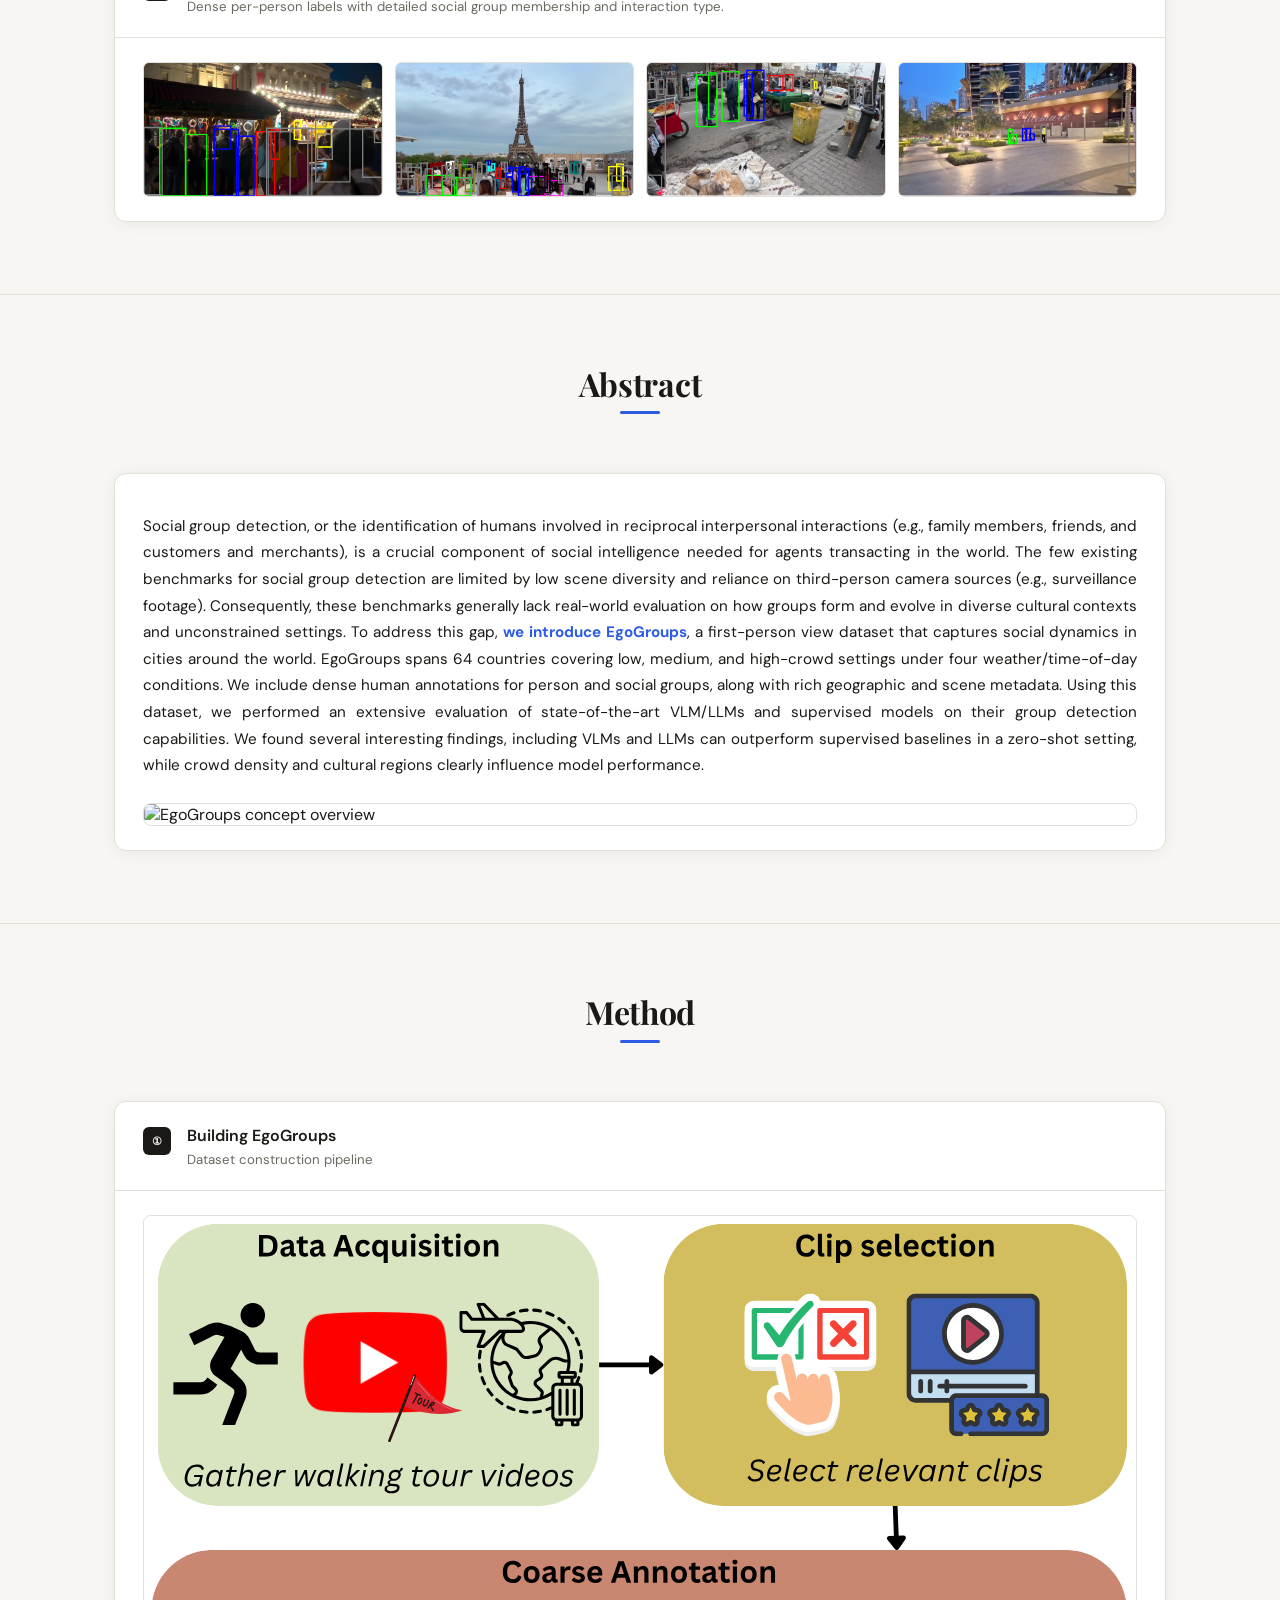
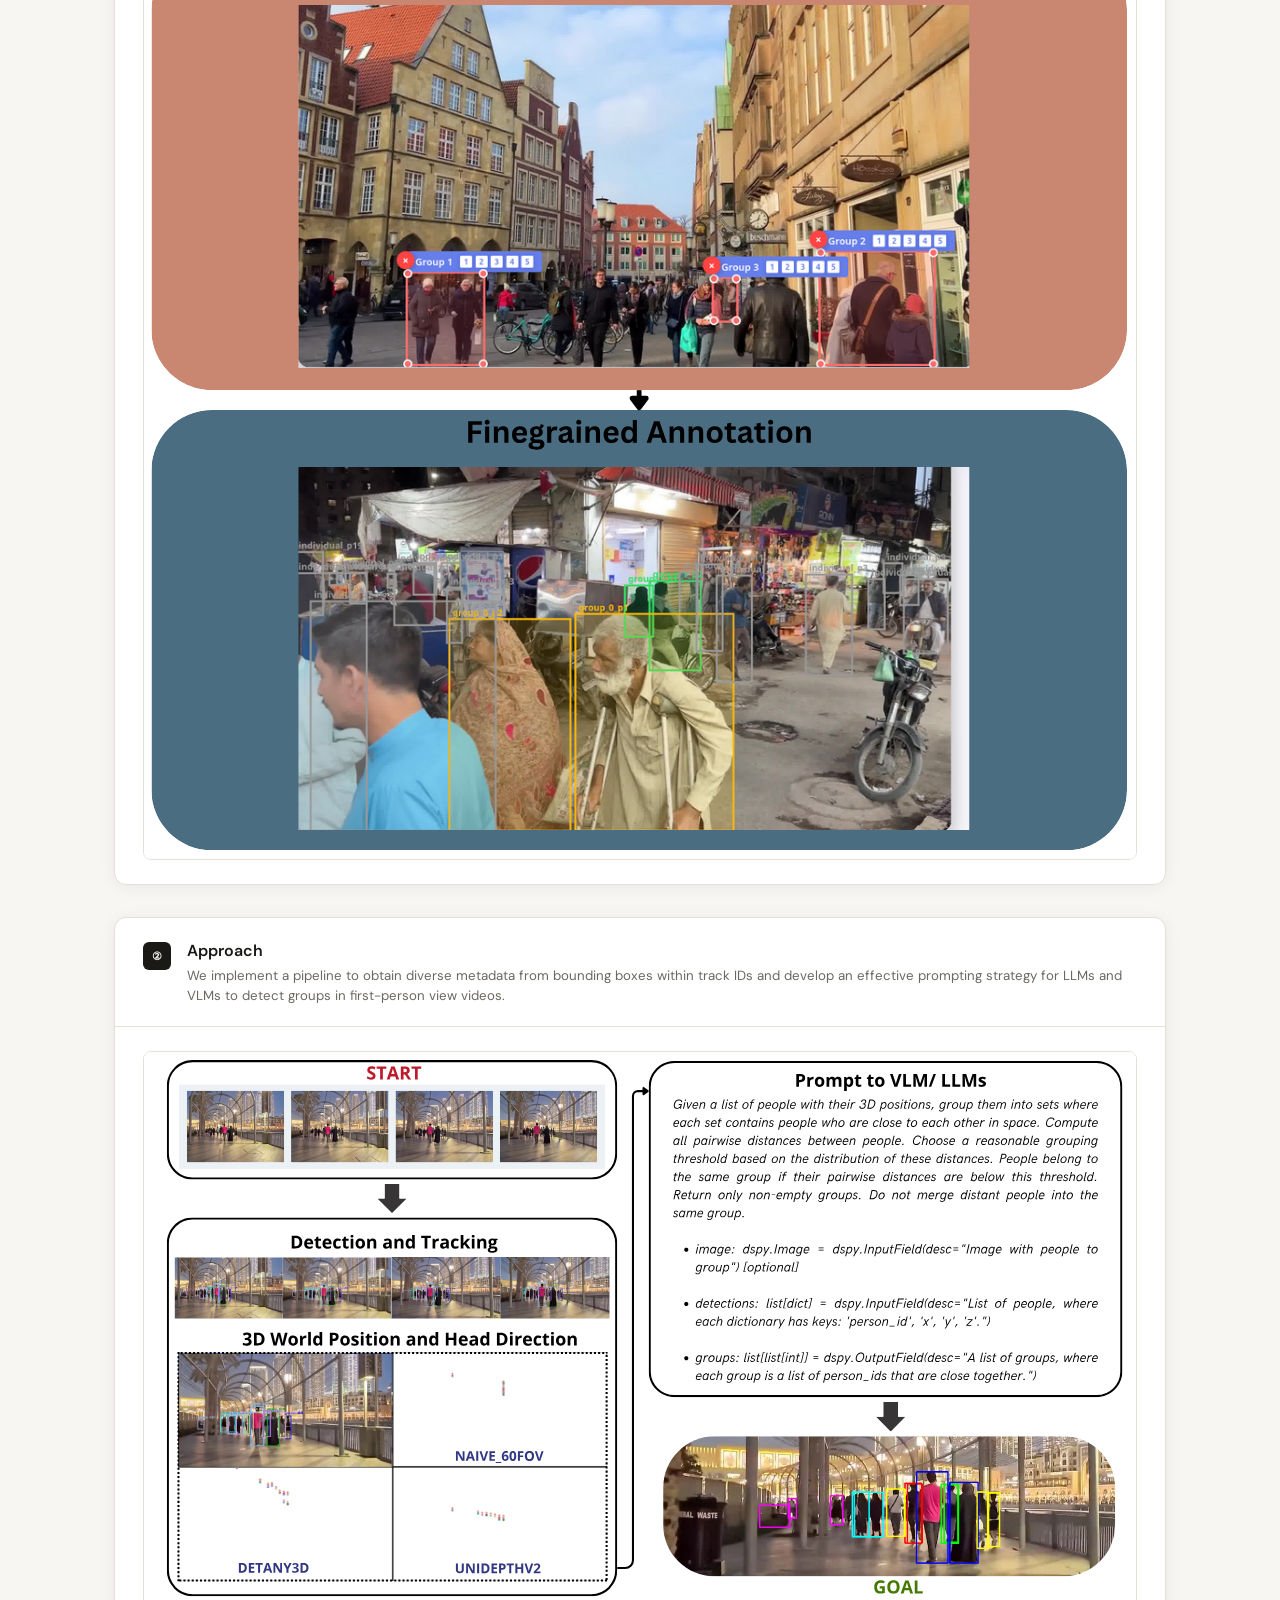
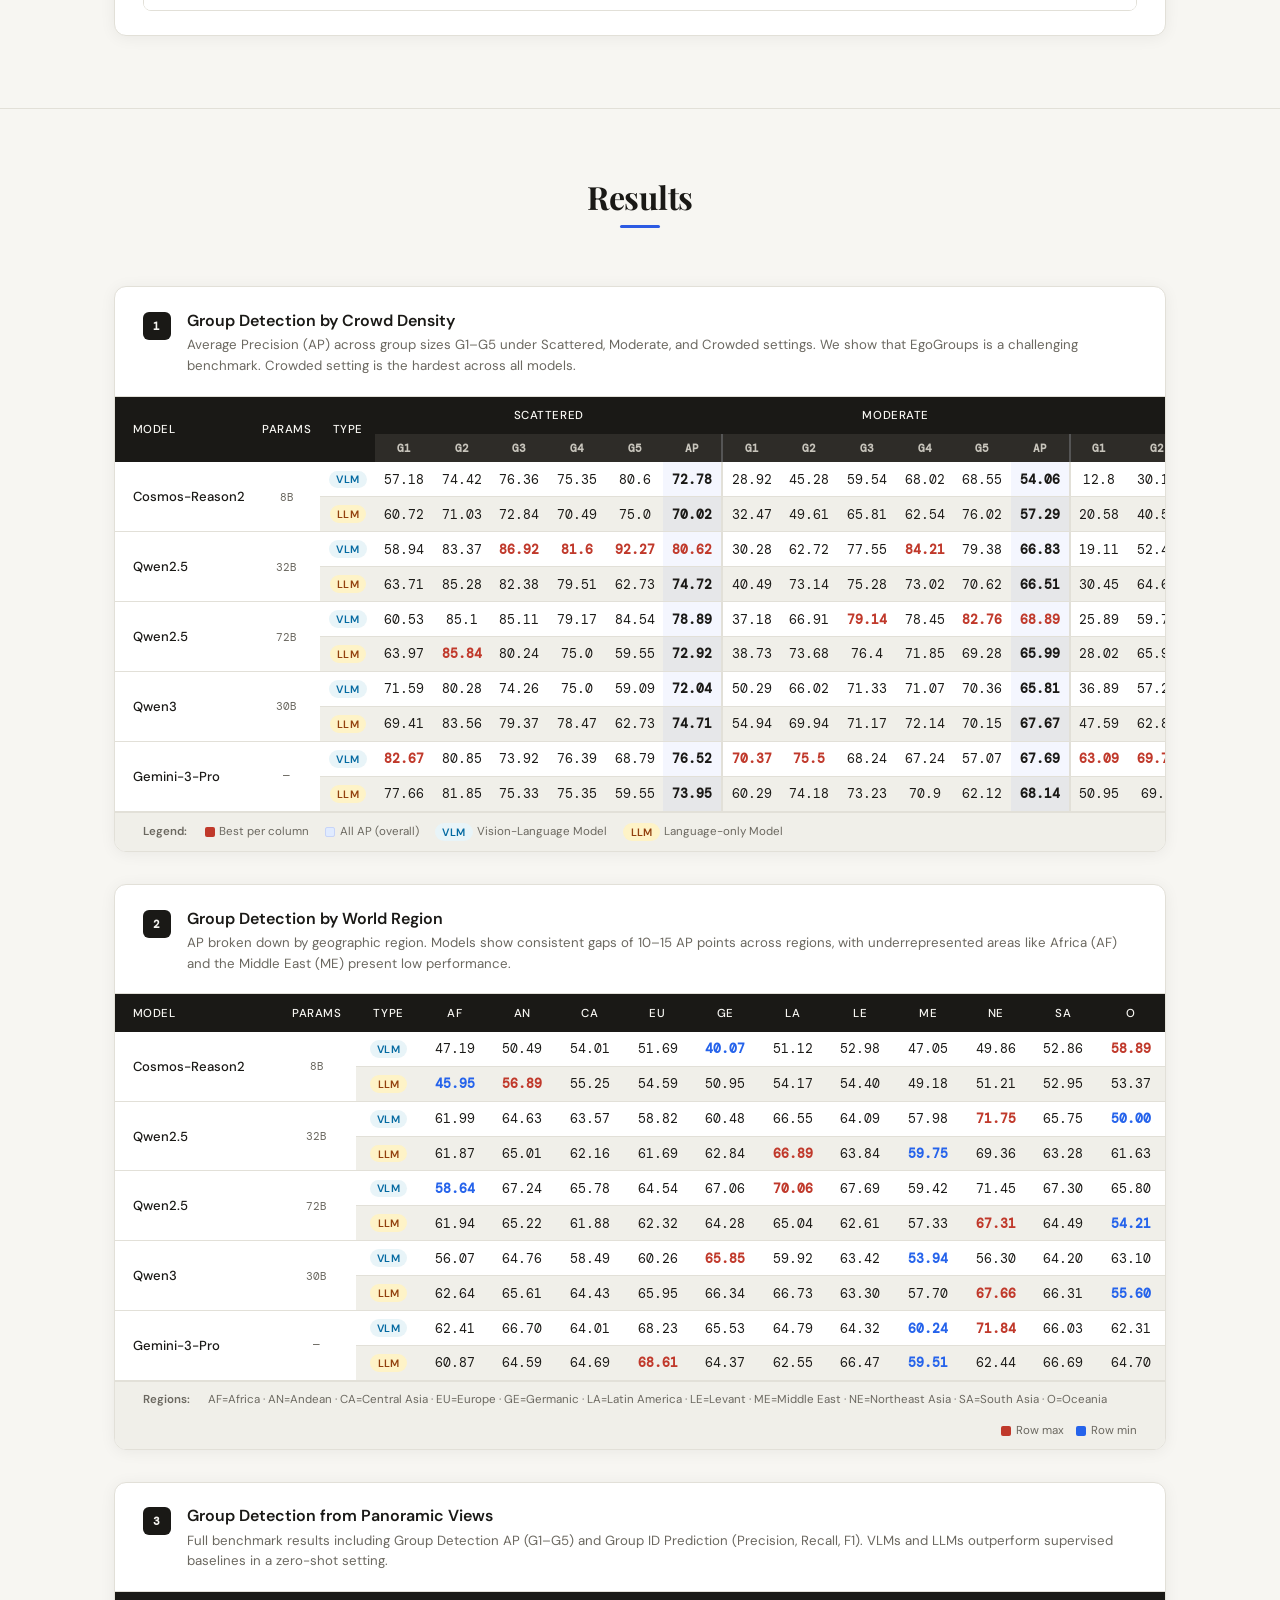
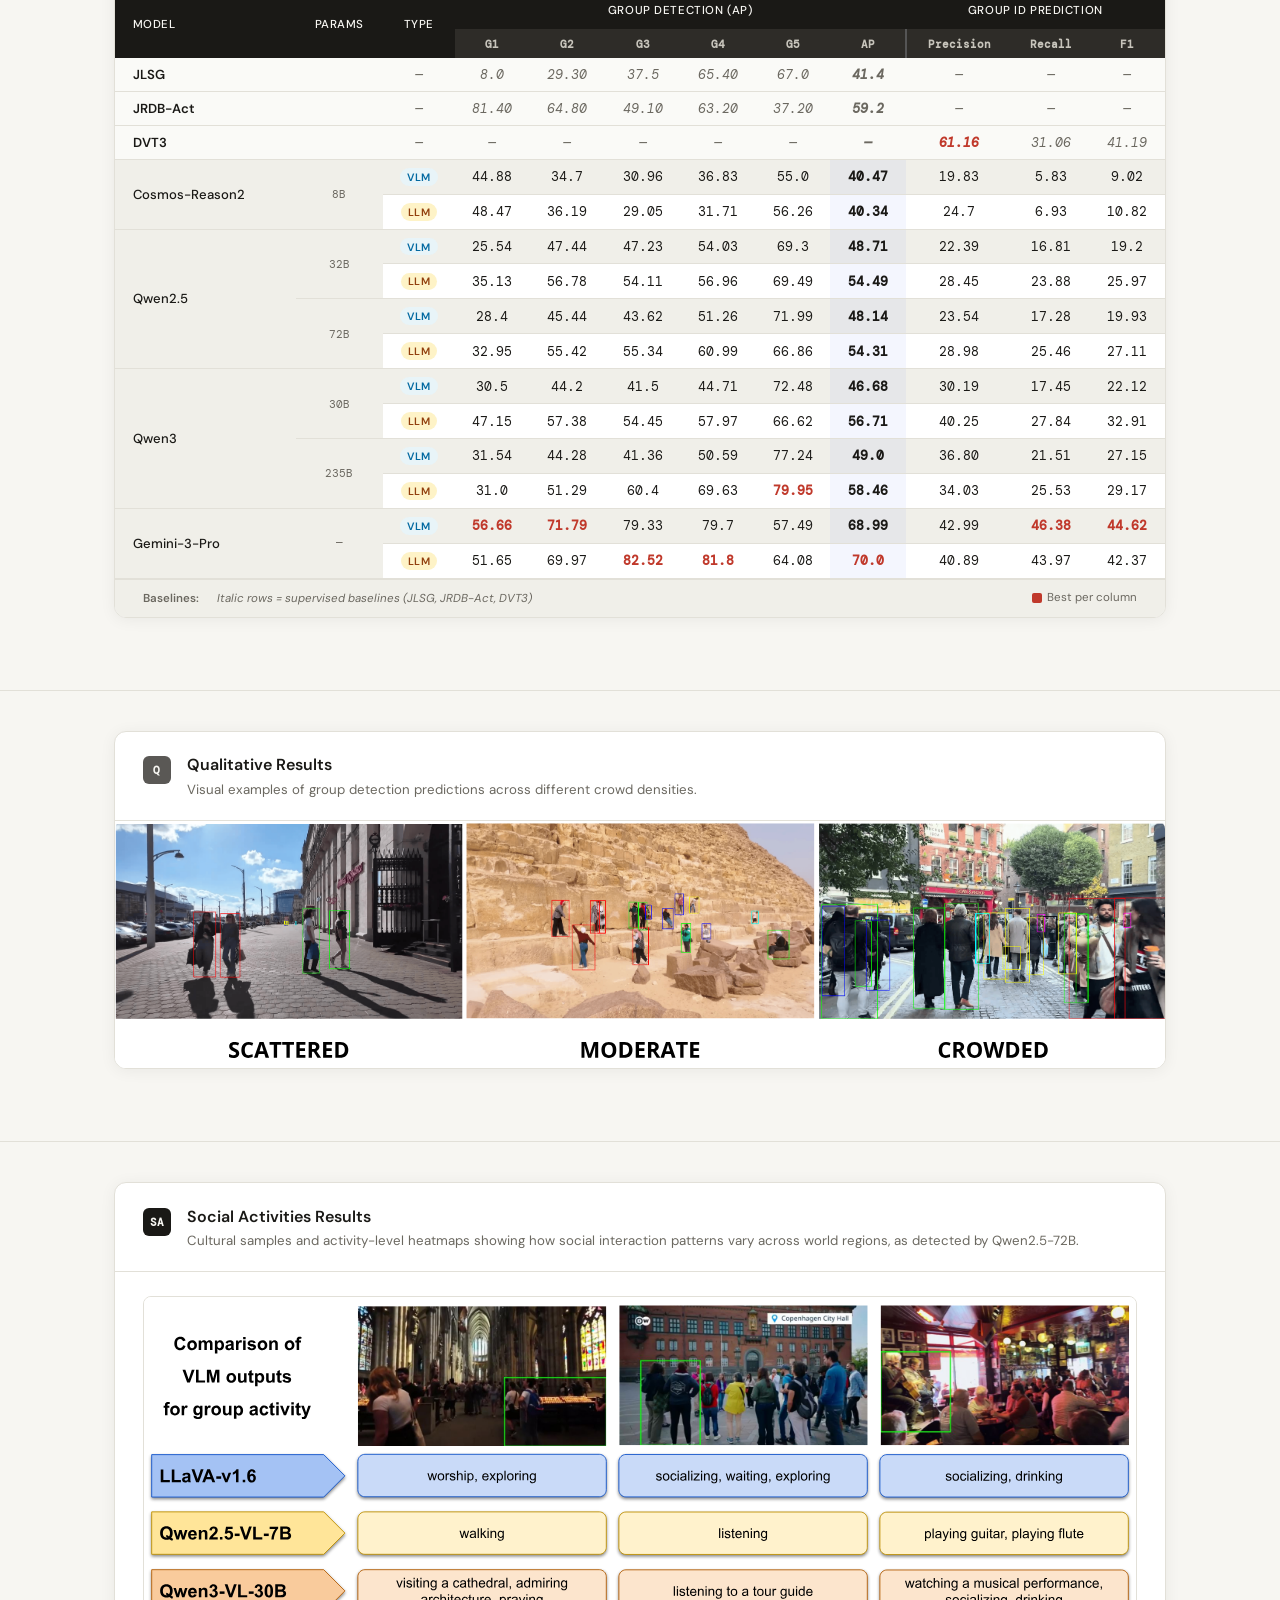
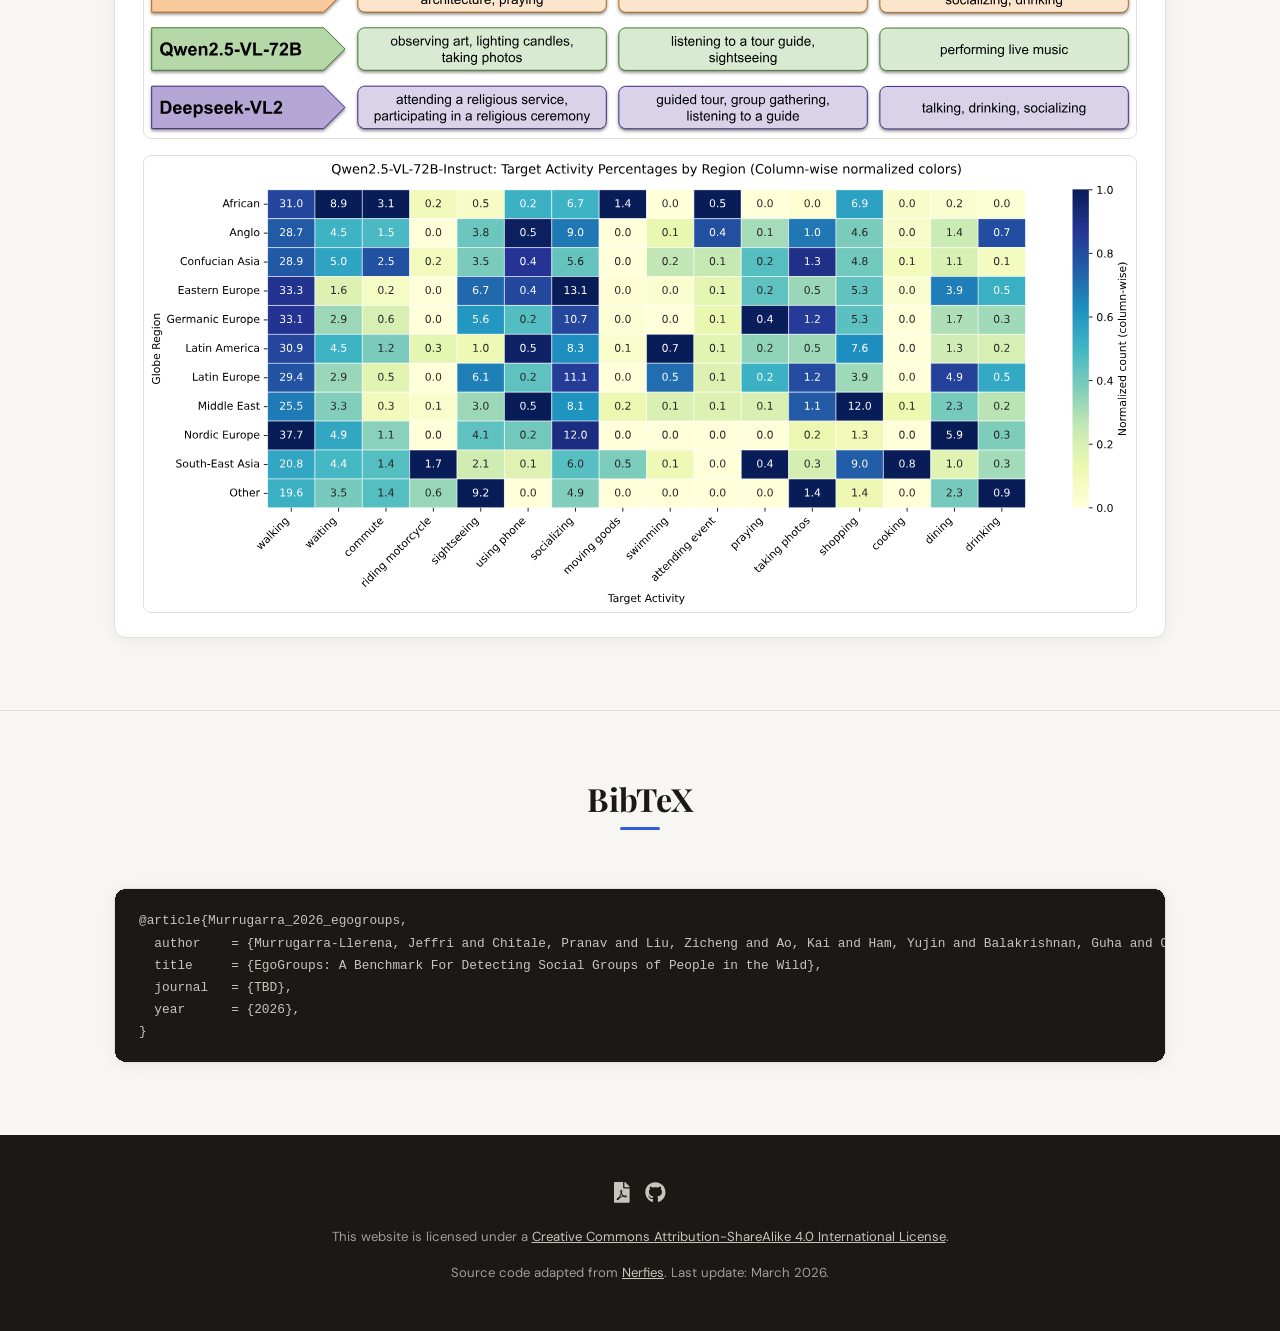
==== commit b991d84e: "Update index.html" ====
--- a/EgoGroups/index.html
+++ b/EgoGroups/index.html
@@ -50,7 +50,7 @@
   <div class="eg-venue">TBD 2026</div>
 
   <div class="eg-links">
-    <a href="https://arxiv.org/abs/2508.09245v1" class="eg-link-btn">
+    <a href="https://arxiv.org/abs/2603.22249" class="eg-link-btn">
       <i class="ai ai-arxiv"></i> arXiv
     </a>
     <a href="https://github.com/lab-spell/EgoGroups" class="eg-link-btn">
@@ -76,7 +76,7 @@
     <div class="eg-card-body">
       <div class="eg-video-wrap">
          <video controls autoplay muted loop>
-         <source src="./static/videos/video.mp4" type="video/mp4">
+         <source src="./static/videos/video_5.mp4" type="video/mp4">
          Your browser does not support the video tag.
          </video>
       </div>
